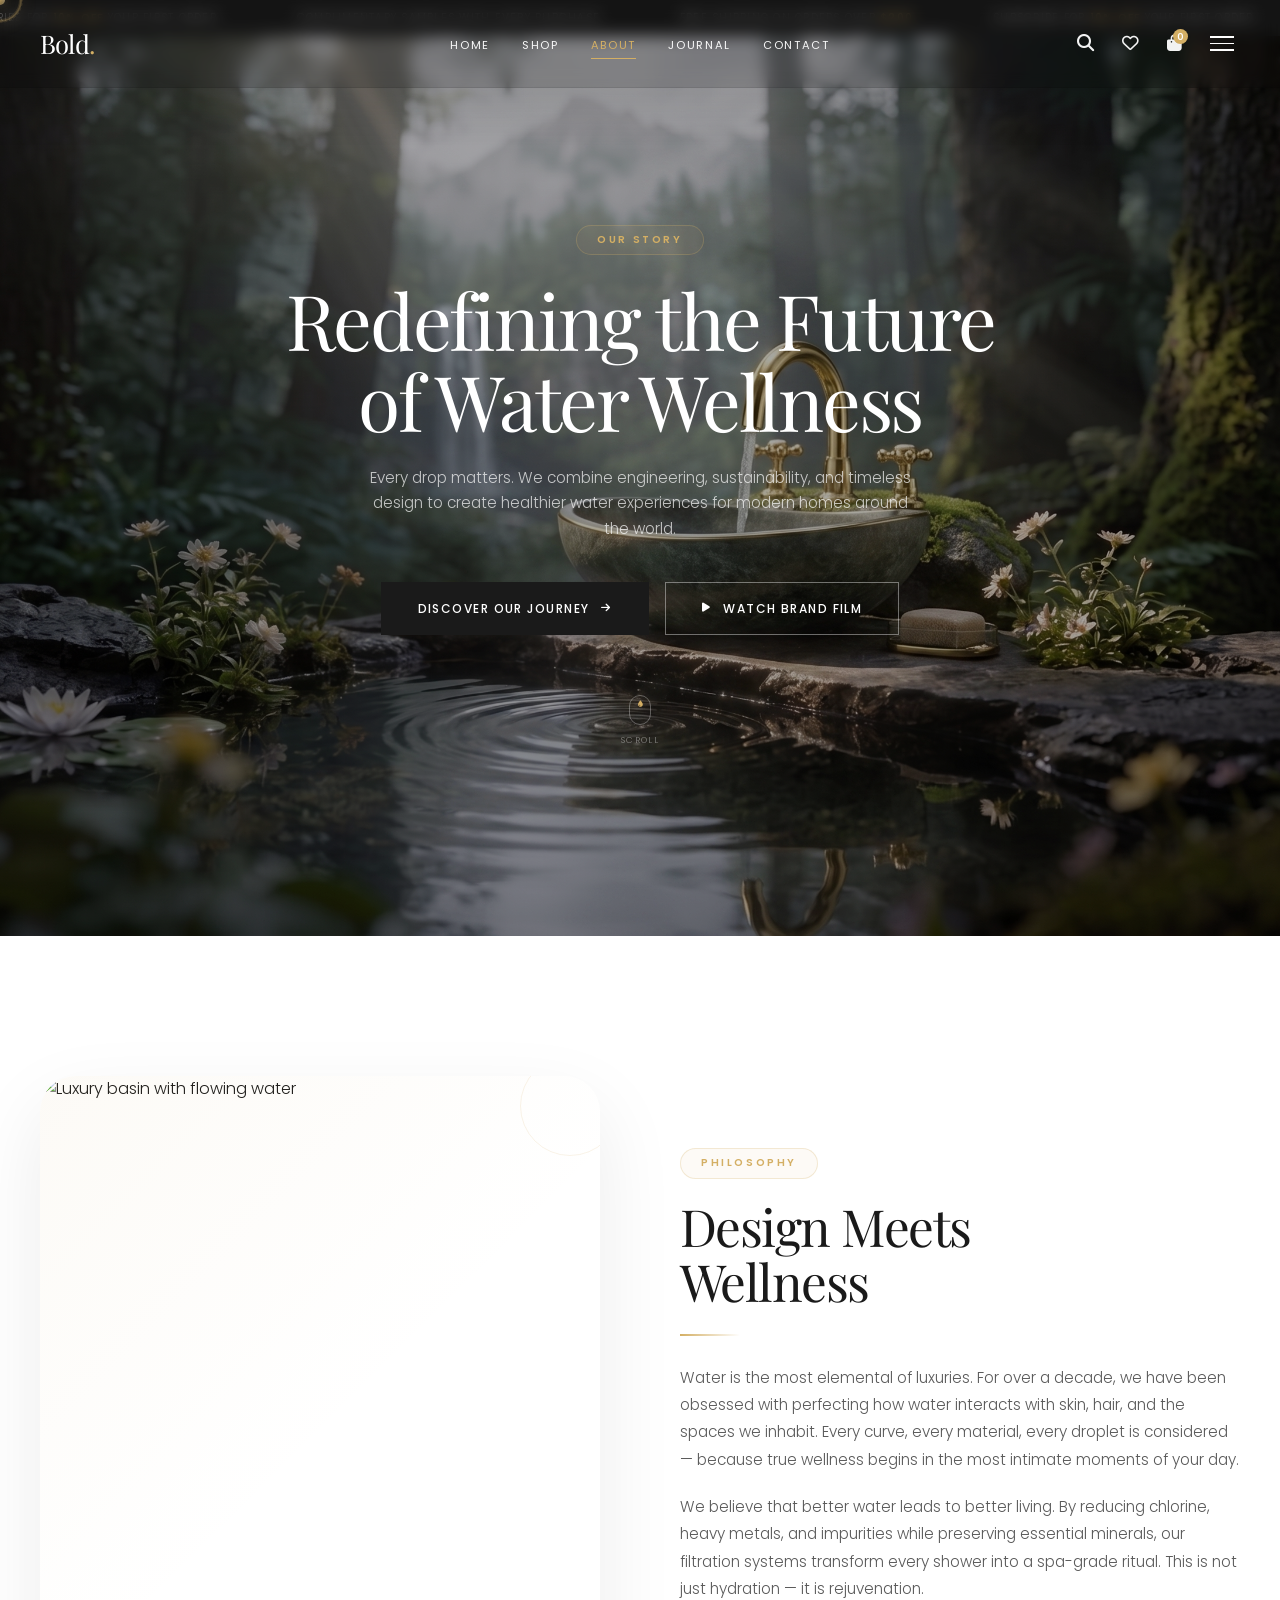
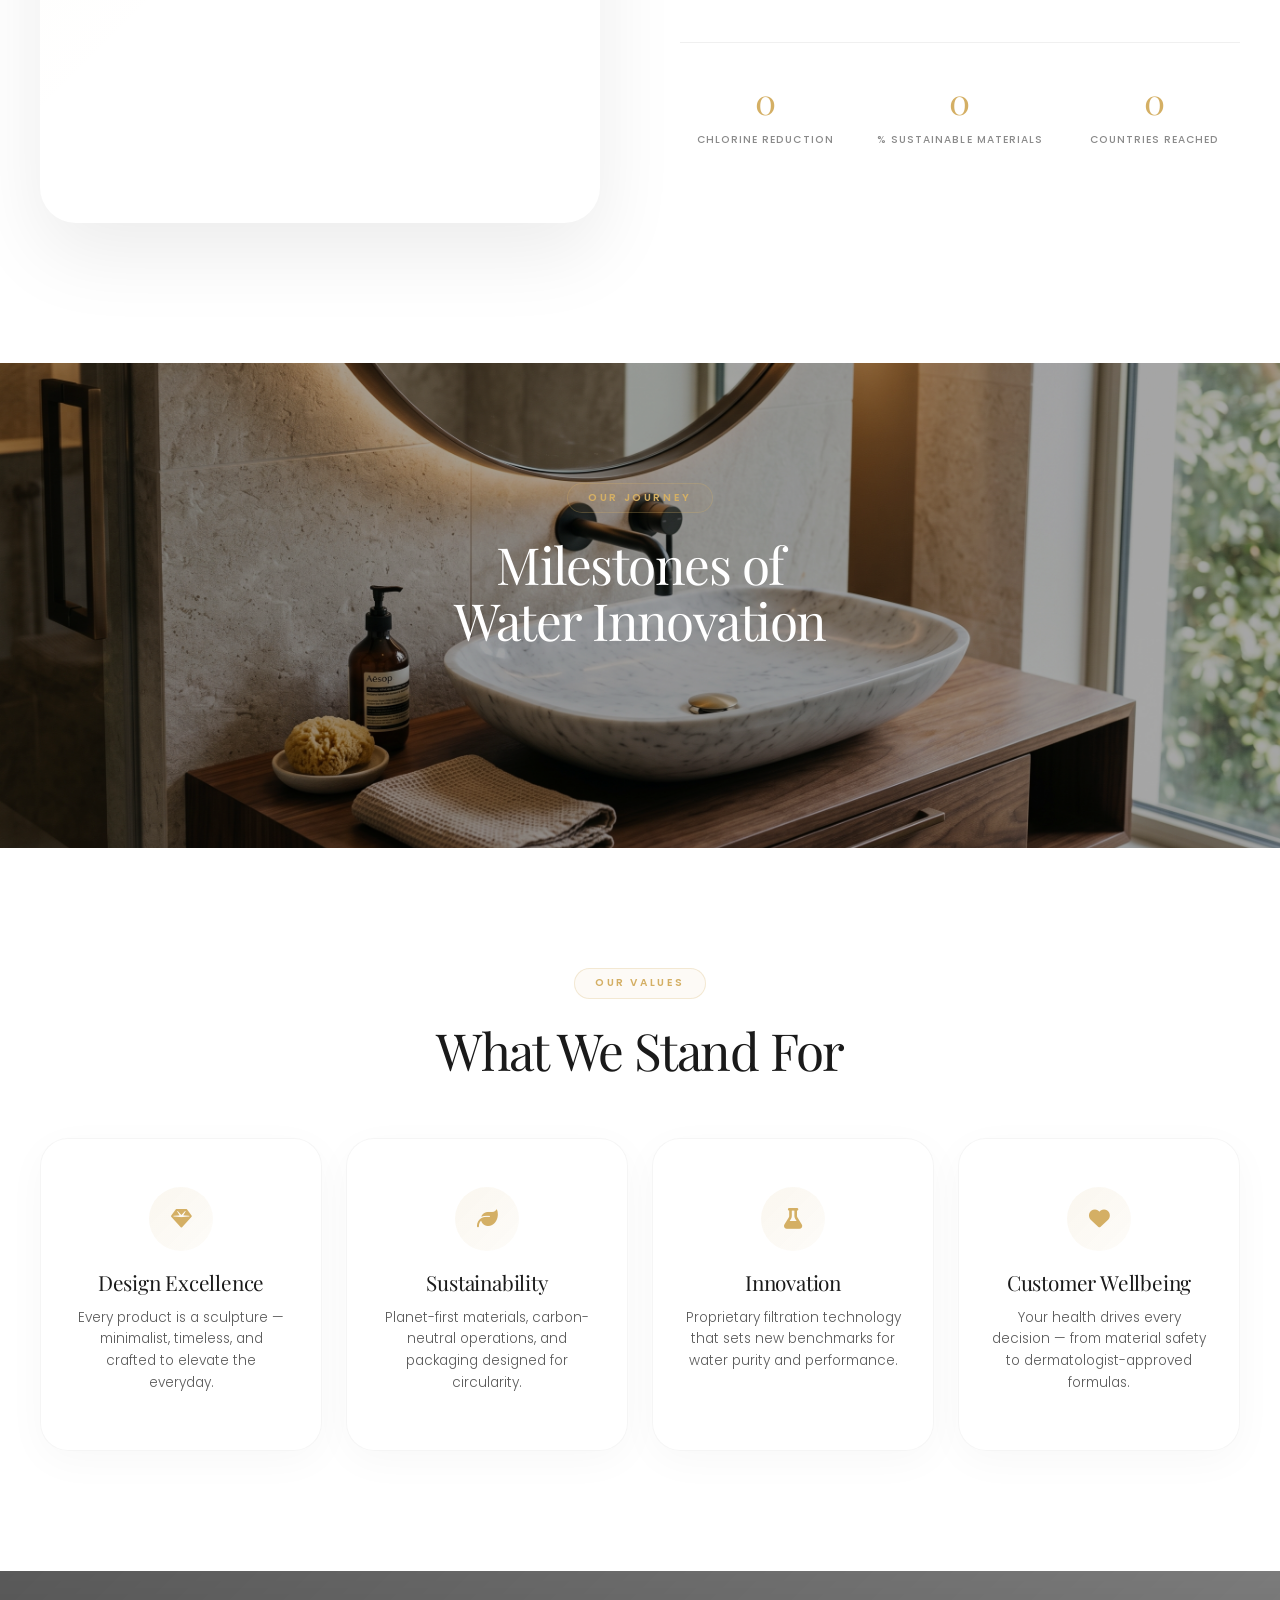
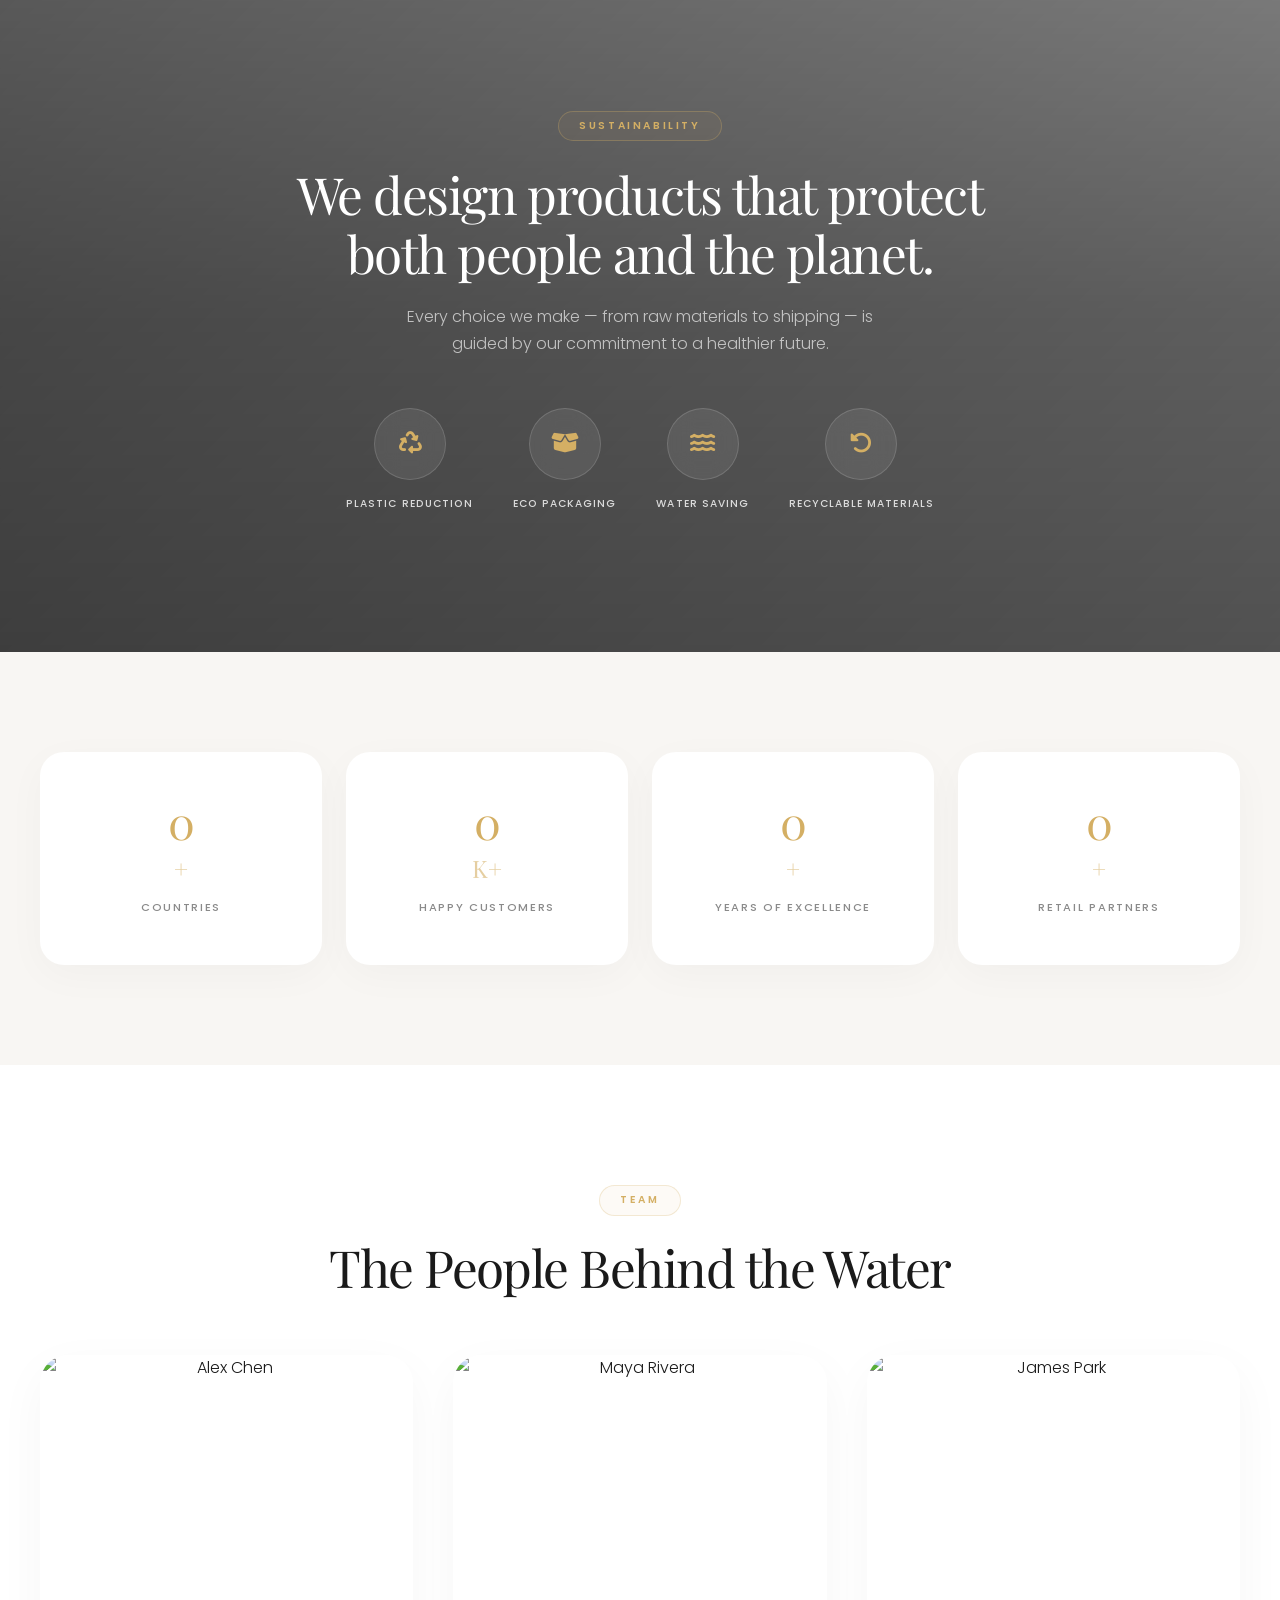
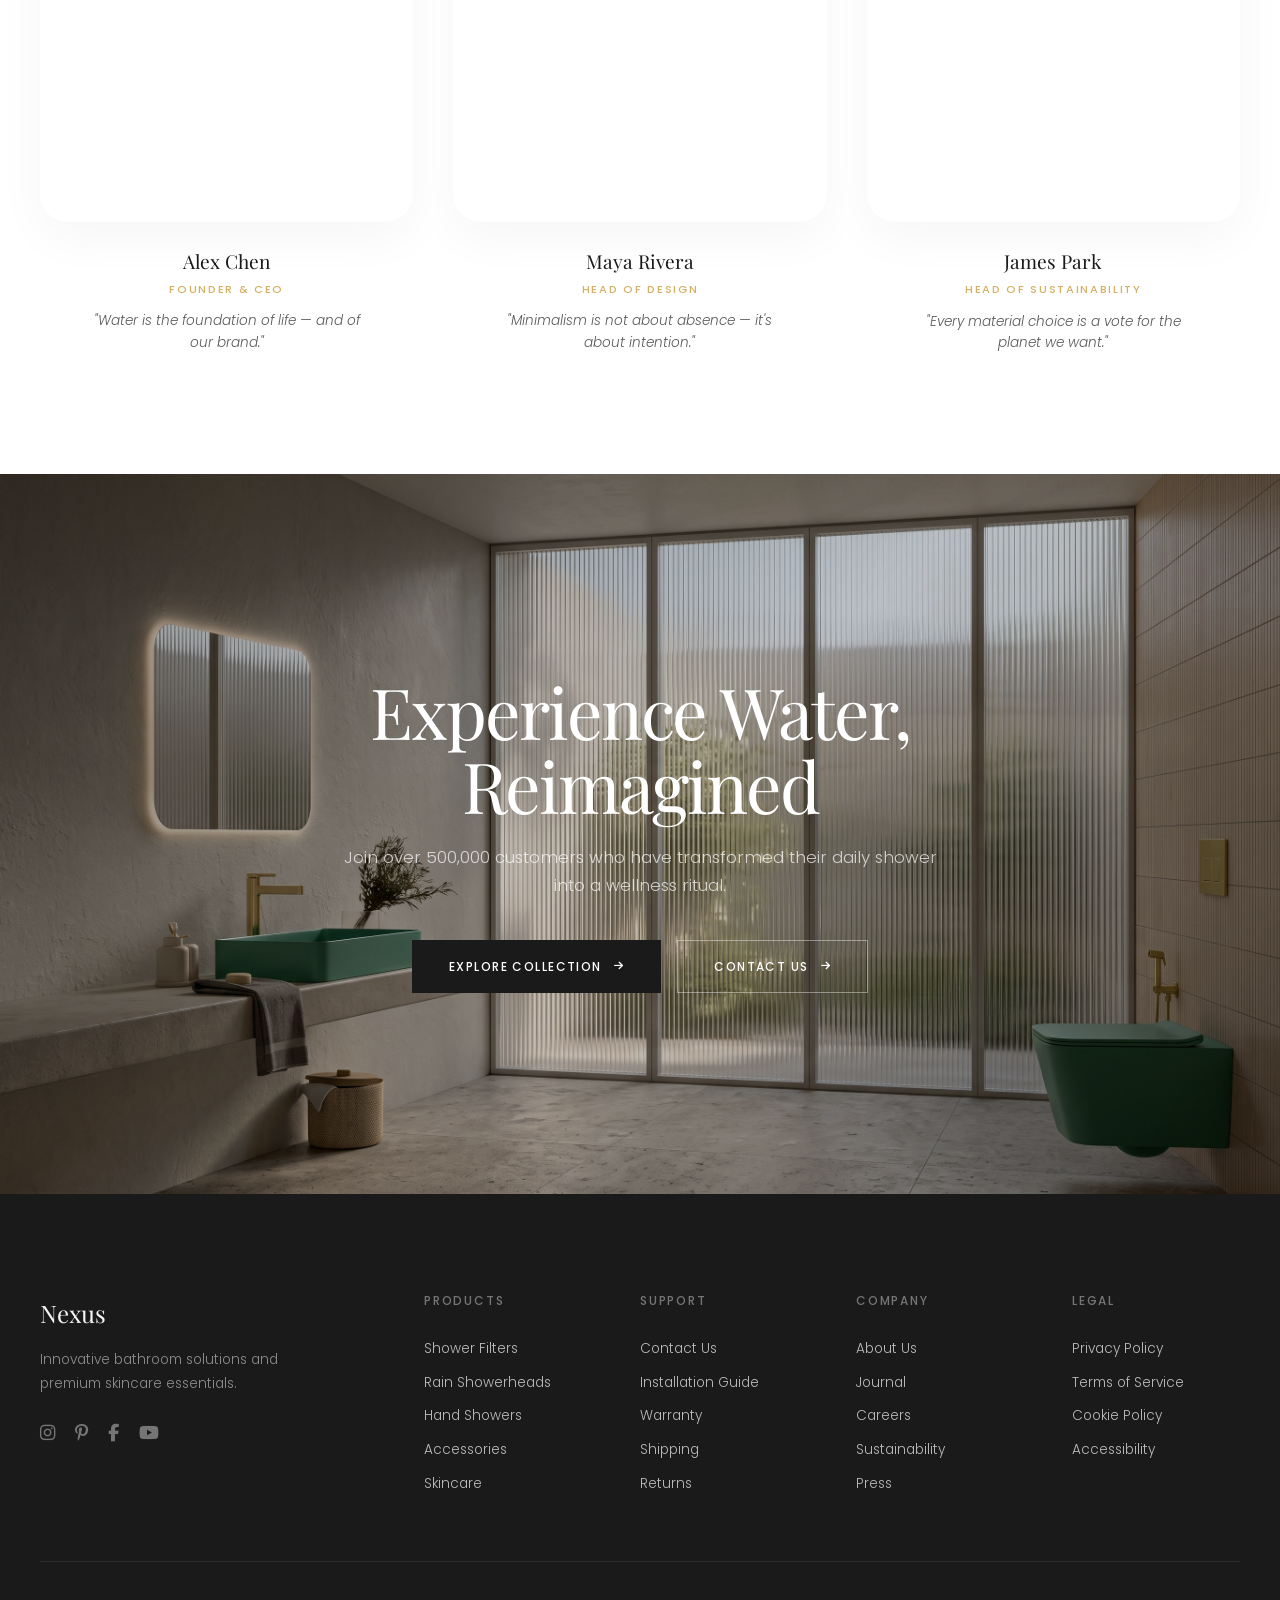
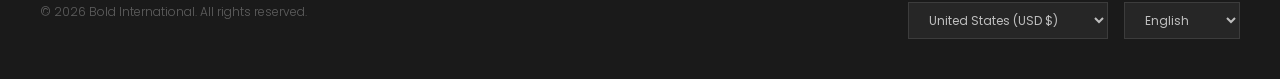
==== about.html @ 4f25de7c "Initial commit" ====
<!DOCTYPE html>
<html lang="en">
<head>
  <meta charset="UTF-8">
  <meta name="viewport" content="width=device-width, initial-scale=1.0">
  <title>About — Bold International</title>
  <link rel="stylesheet" href="https://cdn.jsdelivr.net/npm/bootstrap@5.3.2/dist/css/bootstrap.min.css">
  <link rel="stylesheet" href="https://cdnjs.cloudflare.com/ajax/libs/font-awesome/6.5.1/css/all.min.css">
  <link rel="stylesheet" href="css/style.css">
</head>
<body>
  <div class="page-loader" id="pageLoader">
    <div class="loader-logo">Nexus</div>
  </div>

  <div class="cursor-dot" id="cursorDot"></div>
  <div class="cursor-ring" id="cursorRing"></div>

  <div class="announcement-bar" id="announcementBar">
    <div class="announcement-track">
      <span>Free shipping on orders over <strong>$200</strong></span>
      <span>Subscribe for <strong>10% off</strong> your first order</span>
      <span>Complimentary samples with every purchase</span>
      <span>Free shipping on orders over <strong>$200</strong></span>
      <span>Subscribe for <strong>10% off</strong> your first order</span>
      <span>Complimentary samples with every purchase</span>
    </div>
  </div>

  <nav class="navbar" id="navbar">
    <div class="container-premium">
      <div class="navbar-inner">
        <div class="nav-left">
          <a href="index.html" class="navbar-brand">Bold<span>.</span></a>
        </div>
        <ul class="nav-links" id="navLinks">
          <li><a href="index.html">Home</a></li>
          <li>
            <a href="shop.html">Shop</a>
            <div class="mega-menu">
              <div class="mega-menu-grid">
                <div class="mega-menu-col">
                  <h4>Shower Products</h4>
                  <a href="shop.html">Shower Filters <span class="count">(5)</span></a>
                  <div class="mega-menu-sub">
                    <a href="shop.html">Premium Filter Systems</a>
                    <a href="shop.html">Replacement Cartridges</a>
                    <a href="shop.html">Vitamin C Filters</a>
                    <a href="shop.html">Hard Water Filters</a>
                    <a href="shop.html">Filter Accessories</a>
                  </div>
                  <a href="shop.html" style="margin-top:12px;">Showerheads <span class="count">(5)</span></a>
                  <div class="mega-menu-sub">
                    <a href="shop.html">Rain Showerheads</a>
                    <a href="shop.html">Hand Showers</a>
                    <a href="shop.html">Dual Shower Systems</a>
                    <a href="shop.html">Waterfall Showerheads</a>
                    <a href="shop.html">Wall-Mounted Showerheads</a>
                  </div>
                </div>
                <div class="mega-menu-col">
                  <h4>Complementary Products</h4>
                  <h4 style="margin-top:16px;font-size:0.6rem;">Skincare &amp; Haircare</h4>
                  <a href="shop.html">Shampoo</a>
                  <a href="shop.html">Conditioner</a>
                  <a href="shop.html">Shower Gel</a>
                  <a href="shop.html">Hair Oil</a>
                  <a href="shop.html">Moisturizer</a>
                </div>
              </div>
              <div class="mega-menu-featured">
                <img src="https://images.unsplash.com/photo-1606107557195-0e29a4b5b4aa?w=120&h=120&fit=crop" alt="Featured" loading="lazy">
                <div>
                  <strong>The Rainfall Elite</strong>
                  Shop our best-selling showerhead
                </div>
              </div>
            </div>
          </li>
          <li><a href="about.html" class="active">About</a></li>
          <li><a href="blog.html">Journal</a></li>
          <li><a href="contact.html">Contact</a></li>
        </ul>
        <div class="nav-right"><div class="nav-actions">
          <button aria-label="Search" id="searchToggle"><i class="fas fa-search"></i></button>
          <a href="wishlist.html" aria-label="Wishlist"><i class="far fa-heart"></i></a>
          <button aria-label="Cart" id="cartToggle">
            <i class="fas fa-shopping-bag"></i>
            <span class="cart-badge">0</span>
          </button>
          <button class="hamburger" id="hamburger" aria-label="Menu">
            <span></span><span></span><span></span>
          </button>
        </div>
      
        </div>
      </div>
    </div>
</nav>

  <div class="search-overlay" id="searchOverlay">
    <button class="search-overlay-close" id="searchClose"><i class="fas fa-times"></i></button>
    <div class="search-overlay-inner">
      <div class="search-overlay-input-wrap">
        <input type="text" class="search-overlay-input" placeholder="What are you looking for?" id="searchInput">
      </div>
      <div class="search-suggestions">
        <span>Trending</span>
        <a href="shop.html">Rain Showerheads</a>
        <a href="shop.html">Shower Filters</a>
        <a href="shop.html">Premium Skincare</a>
        <a href="shop.html">Gift Sets</a>
      </div>
    </div>
  </div>

  <div class="mobile-overlay" id="mobileOverlay">
    <div class="mobile-nav-links">
      <a href="index.html"><small>01</small>Home</a>
      <a href="shop.html"><small>02</small>Shop</a>
      <a href="about.html" class="active"><small>03</small>About</a>
      <a href="blog.html"><small>04</small>Journal</a>
      <a href="contact.html"><small>05</small>Contact</a>
    </div>
    <div class="mobile-nav-bottom">
      <a href="login.html">Sign In</a>
      <a href="#">Instagram</a>
      <a href="#">Pinterest</a>
    </div>
  </div>

  <div class="drawer-overlay" id="drawerOverlay"></div>
  <div class="floating-particles" id="floatingParticles"></div>
  <div class="drawer" id="cartDrawer">
    <div class="drawer-header">
      <h3>Shopping Bag <span id="cartCount">0</span></h3>
      <button class="drawer-close" id="drawerClose"><i class="fas fa-times"></i></button>
    </div>
    <div class="drawer-body" id="drawerBody">
      <div class="drawer-empty" id="drawerEmpty">
        <i class="fas fa-shopping-bag"></i>
        <p>Your bag is empty</p>
        <p class="empty-sub">Add some products to get started</p>
      </div>
      <div class="drawer-items" id="drawerItems" style="display:none;"></div>
    </div>
    <div class="drawer-footer" id="drawerFooter" style="display:none;">
      <div class="drawer-subtotal">
        <span>Subtotal</span>
        <span class="subtotal-amount" id="drawerTotal">$0</span>
      </div>
      <button class="btn-premium btn-primary drawer-checkout">Checkout <i class="fas fa-arrow-right"></i></button>
      <p class="drawer-note">Free shipping on orders over $200</p>
    </div>
  </div>

  <section class="ab-hero" id="abHero">
    <div class="ab-hero-bg">
      <img src="assets/images/Gold_hand_shower_overlooking_pool_202607190034.jpeg" alt="">
    </div>
    <div class="ab-hero-overlay"></div>
    <div class="ab-particles">
      <span style="left:10%;top:20%;animation-delay:0s"></span>
      <span style="left:30%;top:50%;animation-delay:1.5s"></span>
      <span style="left:55%;top:15%;animation-delay:3s"></span>
      <span style="left:75%;top:60%;animation-delay:0.8s"></span>
      <span style="left:90%;top:30%;animation-delay:2.2s"></span>
    </div>
    <div class="ab-hero-content">
      <span class="ab-label">OUR STORY</span>
      <h1 class="ab-heading">Redefining the Future<br>of Water Wellness</h1>
      <p class="ab-desc">Every drop matters. We combine engineering, sustainability, and timeless design to create healthier water experiences for modern homes around the world.</p>
      <div class="ab-cta">
        <a href="#journey" class="ab-btn ab-btn-primary">Discover Our Journey <i class="fas fa-arrow-right"></i></a>
        <a href="#" class="ab-btn ab-btn-outline"><i class="fas fa-play"></i> Watch Brand Film</a>
      </div>
      <div class="ab-scroll">
        <div class="ab-scroll-drop"><i class="fas fa-tint"></i></div>
        <span>Scroll</span>
      </div>
    </div>
  </section>

  <section class="ab-phil" id="abPhil">
    <div class="ab-phil-container">
      <div class="ab-phil-image">
        <img src="https://images.unsplash.com/photo-1552321554-5fefe8c9ef14?w=700&h=900&fit=crop" alt="Luxury basin with flowing water">
        <div class="ab-phil-image-overlay"></div>
        <div class="ab-phil-image-ornament"></div>
      </div>
      <div class="ab-phil-content">
        <span class="ab-label">Philosophy</span>
        <h2 class="ab-phil-heading">Design Meets<br>Wellness</h2>
        <div class="ab-phil-divider"></div>
        <p class="ab-phil-text">Water is the most elemental of luxuries. For over a decade, we have been obsessed with perfecting how water interacts with skin, hair, and the spaces we inhabit. Every curve, every material, every droplet is considered — because true wellness begins in the most intimate moments of your day.</p>
        <p class="ab-phil-text">We believe that better water leads to better living. By reducing chlorine, heavy metals, and impurities while preserving essential minerals, our filtration systems transform every shower into a spa-grade ritual. This is not just hydration — it is rejuvenation.</p>
        <div class="ab-phil-stats">
          <div class="ab-phil-stat">
            <span class="ab-phil-stat-num" data-count="99.9">0</span>
            <span class="ab-phil-stat-label">Chlorine Reduction</span>
          </div>
          <div class="ab-phil-stat">
            <span class="ab-phil-stat-num" data-count="100">0</span>
            <span class="ab-phil-stat-label">% Sustainable Materials</span>
          </div>
          <div class="ab-phil-stat">
            <span class="ab-phil-stat-num" data-count="50">0</span>
            <span class="ab-phil-stat-label">Countries Reached</span>
          </div>
        </div>
      </div>
    </div>
  </section>

  <section class="ab-timeline" id="abTimeline">
    <div class="ab-timeline-container">
      <div class="ab-timeline-header">
        <span class="ab-label">Our Journey</span>
        <h2 class="ab-timeline-heading">Milestones of<br>Water Innovation</h2>
      </div>
      <!-- <div class="ab-timeline-track">
        <div class="ab-timeline-progress" id="abTimelineProgress"></div>
        <div class="ab-timeline-item" data-year="2015">
          <div class="ab-timeline-dot"><span></span></div>
          <div class="ab-timeline-info">
            <strong>2015</strong>
            <p>Brand Founded</p>
            <span>Born from a vision to transform everyday water experiences.</span>
          </div>
        </div>
        <div class="ab-timeline-item" data-year="2017">
          <div class="ab-timeline-dot"><span></span></div>
          <div class="ab-timeline-info">
            <strong>2017</strong>
            <p>First Shower Filter</p>
            <span>Launched our patented filtration system, removing 99% of chlorine.</span>
          </div>
        </div>
        <div class="ab-timeline-item" data-year="2019">
          <div class="ab-timeline-dot"><span></span></div>
          <div class="ab-timeline-info">
            <strong>2019</strong>
            <p>International Expansion</p>
            <span>Opened distribution across Europe, Asia, and North America.</span>
          </div>
        </div>
        <div class="ab-timeline-item" data-year="2022">
          <div class="ab-timeline-dot"><span></span></div>
          <div class="ab-timeline-info">
            <strong>2022</strong>
            <p>Award Winning Innovation</p>
            <span>Received Red Dot &amp; iF Design Awards for product excellence.</span>
          </div>
        </div>
        <div class="ab-timeline-item" data-year="2026">
          <div class="ab-timeline-dot"><span></span></div>
          <div class="ab-timeline-info">
            <strong>2026</strong>
            <p>Global Wellness Brand</p>
            <span>Trusted by 500K+ customers in 50+ countries worldwide.</span>
          </div>
        </div>
      </div> -->
    </div>
  </section>

  <section class="ab-values" id="abValues">
    <div class="ab-values-container">
      <div class="ab-values-header">
        <span class="ab-label">Our Values</span>
        <h2 class="ab-values-heading">What We Stand For</h2>
      </div>
      <div class="ab-values-grid">
        <div class="ab-value-card">
          <div class="ab-value-icon"><i class="fas fa-gem"></i></div>
          <h3>Design Excellence</h3>
          <p>Every product is a sculpture — minimalist, timeless, and crafted to elevate the everyday.</p>
        </div>
        <div class="ab-value-card">
          <div class="ab-value-icon"><i class="fas fa-leaf"></i></div>
          <h3>Sustainability</h3>
          <p>Planet-first materials, carbon-neutral operations, and packaging designed for circularity.</p>
        </div>
        <div class="ab-value-card">
          <div class="ab-value-icon"><i class="fas fa-flask"></i></div>
          <h3>Innovation</h3>
          <p>Proprietary filtration technology that sets new benchmarks for water purity and performance.</p>
        </div>
        <div class="ab-value-card">
          <div class="ab-value-icon"><i class="fas fa-heart"></i></div>
          <h3>Customer Wellbeing</h3>
          <p>Your health drives every decision — from material safety to dermatologist-approved formulas.</p>
        </div>
      </div>
    </div>
  </section>

  <section class="ab-sustainability" id="abSustainability">
    <div class="ab-sus-bg"></div>
    <div class="ab-sus-overlay"></div>
    <div class="ab-sus-content">
      <span class="ab-label">Sustainability</span>
      <h2 class="ab-sus-heading">We design products that protect both people and the planet.</h2>
      <p class="ab-sus-desc">Every choice we make — from raw materials to shipping — is guided by our commitment to a healthier future.</p>
      <div class="ab-sus-icons">
        <div class="ab-sus-icon-item">
          <div class="ab-sus-icon-wrap"><i class="fas fa-recycle"></i></div>
          <strong>Plastic Reduction</strong>
        </div>
        <div class="ab-sus-icon-item">
          <div class="ab-sus-icon-wrap"><i class="fas fa-box-open"></i></div>
          <strong>Eco Packaging</strong>
        </div>
        <div class="ab-sus-icon-item">
          <div class="ab-sus-icon-wrap"><i class="fas fa-water"></i></div>
          <strong>Water Saving</strong>
        </div>
        <div class="ab-sus-icon-item">
          <div class="ab-sus-icon-wrap"><i class="fas fa-undo-alt"></i></div>
          <strong>Recyclable Materials</strong>
        </div>
      </div>
    </div>
  </section>

  <section class="ab-stats" id="abStats">
    <div class="ab-stats-container">
      <div class="ab-stats-grid">
        <div class="ab-stat-card">
          <span class="ab-stat-num" data-target="50">0</span>
          <span class="ab-stat-plus">+</span>
          <span class="ab-stat-label">Countries</span>
        </div>
        <div class="ab-stat-card">
          <span class="ab-stat-num" data-target="500">0</span>
          <span class="ab-stat-plus">K+</span>
          <span class="ab-stat-label">Happy Customers</span>
        </div>
        <div class="ab-stat-card">
          <span class="ab-stat-num" data-target="15">0</span>
          <span class="ab-stat-plus">+</span>
          <span class="ab-stat-label">Years of Excellence</span>
        </div>
        <div class="ab-stat-card">
          <span class="ab-stat-num" data-target="250">0</span>
          <span class="ab-stat-plus">+</span>
          <span class="ab-stat-label">Retail Partners</span>
        </div>
      </div>
    </div>
  </section>

  <section class="ab-team" id="abTeam">
    <div class="ab-team-container">
      <div class="ab-team-header">
        <span class="ab-label">Team</span>
        <h2 class="ab-team-heading">The People Behind the Water</h2>
      </div>
      <div class="ab-team-grid">
        <div class="ab-team-card">
          <div class="ab-team-image">
            <img src="https://images.unsplash.com/photo-1507003211169-0a1dd7228f2d?w=400&h=500&fit=crop&crop=face" alt="Alex Chen">
            <div class="ab-team-image-overlay"></div>
          </div>
          <div class="ab-team-info">
            <strong>Alex Chen</strong>
            <span>Founder &amp; CEO</span>
            <p>"Water is the foundation of life — and of our brand."</p>
          </div>
        </div>
        <div class="ab-team-card">
          <div class="ab-team-image">
            <img src="https://images.unsplash.com/photo-1494790108377-be9c29b29330?w=400&h=500&fit=crop&crop=face" alt="Maya Rivera">
            <div class="ab-team-image-overlay"></div>
          </div>
          <div class="ab-team-info">
            <strong>Maya Rivera</strong>
            <span>Head of Design</span>
            <p>"Minimalism is not about absence — it's about intention."</p>
          </div>
        </div>
        <div class="ab-team-card">
          <div class="ab-team-image">
            <img src="https://images.unsplash.com/photo-1472099645785-5658abf4ff4e?w=400&h=500&fit=crop&crop=face" alt="James Park">
            <div class="ab-team-image-overlay"></div>
          </div>
          <div class="ab-team-info">
            <strong>James Park</strong>
            <span>Head of Sustainability</span>
            <p>"Every material choice is a vote for the planet we want."</p>
          </div>
        </div>
      </div>
    </div>
  </section>

  <section class="ab-cta-final" id="abCtaFinal">
    <div class="ab-cta-bg">
      <img src="assets/images/Bathroom_with_green_vanity_toilet_202607190136.jpeg" alt="">
    </div>
    <div class="ab-cta-overlay"></div>
    <div class="ab-cta-content">
      <h2 class="ab-cta-heading">Experience Water,<br>Reimagined</h2>
      <p class="ab-cta-desc">Join over 500,000 customers who have transformed their daily shower into a wellness ritual.</p>
      <div class="ab-cta-buttons">
        <a href="shop.html" class="ab-btn ab-btn-primary">Explore Collection <i class="fas fa-arrow-right"></i></a>
        <a href="contact.html" class="ab-btn ab-btn-outline ab-btn-outline-light">Contact Us <i class="fas fa-arrow-right"></i></a>
      </div>
    </div>
  </section>

  <footer class="footer">
    <div class="container-premium">
      <div class="footer-grid">
        <div>
          <div class="footer-brand">Nexus</div>
          <p class="footer-desc">Innovative bathroom solutions and premium skincare essentials.</p>
          <div class="footer-social mt-4">
            <a href="#" aria-label="Instagram"><i class="fab fa-instagram"></i></a>
            <a href="#" aria-label="Pinterest"><i class="fab fa-pinterest-p"></i></a>
            <a href="#" aria-label="Facebook"><i class="fab fa-facebook-f"></i></a>
            <a href="#" aria-label="YouTube"><i class="fab fa-youtube"></i></a>
          </div>
        </div>
        <div>
          <h4>Products</h4>
          <div class="footer-links">
            <a href="shop.html">Shower Filters</a>
            <a href="shop.html">Rain Showerheads</a>
            <a href="shop.html">Hand Showers</a>
            <a href="shop.html">Accessories</a>
            <a href="shop.html">Skincare</a>
          </div>
        </div>
        <div>
          <h4>Support</h4>
          <div class="footer-links">
            <a href="contact.html">Contact Us</a>
            <a href="#">Installation Guide</a>
            <a href="#">Warranty</a>
            <a href="#">Shipping</a>
            <a href="#">Returns</a>
          </div>
        </div>
        <div>
          <h4>Company</h4>
          <div class="footer-links">
            <a href="about.html">About Us</a>
            <a href="blog.html">Journal</a>
            <a href="#">Careers</a>
            <a href="#">Sustainability</a>
            <a href="#">Press</a>
          </div>
        </div>
        <div>
          <h4>Legal</h4>
          <div class="footer-links">
            <a href="#">Privacy Policy</a>
            <a href="#">Terms of Service</a>
            <a href="#">Cookie Policy</a>
            <a href="#">Accessibility</a>
          </div>
        </div>
      </div>
      <div class="footer-bottom">
        <p>&copy; 2026 Bold International. All rights reserved.</p>
        <div class="footer-selectors">
          <select>
            <option>United States (USD $)</option>
            <option>United Kingdom (GBP £)</option>
            <option>European Union (EUR €)</option>
            <option>Japan (JPY ¥)</option>
          </select>
          <select>
            <option>English</option>
            <option>French</option>
            <option>German</option>
            <option>Japanese</option>
          </select>
        </div>
      </div>
    </div>
  </footer>

  <button class="back-to-top" id="backToTop" aria-label="Back to top">
    <i class="fas fa-arrow-up"></i>
  </button>

  <script src="https://cdn.jsdelivr.net/npm/bootstrap@5.3.2/dist/js/bootstrap.bundle.min.js"></script>
  <script src="https://cdnjs.cloudflare.com/ajax/libs/gsap/3.12.5/gsap.min.js"></script>
  <script src="https://cdnjs.cloudflare.com/ajax/libs/gsap/3.12.5/ScrollTrigger.min.js"></script>
  <script src="https://unpkg.com/lenis@1.1.13/dist/lenis.min.js"></script>
  <script src="js/main.js"></script>
</body>
</html>
---- css/style.css ----
/* ============================================
   BOLD INTERNATIONAL — Premium Luxury CSS
   ============================================ */

@import url('https://fonts.googleapis.com/css2?family=Playfair+Display:ital,wght@0,400;0,500;0,600;0,700;1,400;1,500&family=Poppins:wght@200;300;400;500;600;700&display=swap');

:root {
  /* Primary */
  --white: #FFFFFF;
  --soft-ivory: #F8F6F3;
  --warm-stone: #E8E4DE;
  --matte-black: #1A1A1A;
  --charcoal-grey: #2C2C2C;

  /* Accent */
  --champagne-gold: #D4AF64;
  --champagne-light: #E8D5A3;
  --frost-blue: #D6E4ED;
  --silver-chrome: #C0C0C0;
  --glass: rgba(255, 255, 255, 0.15);

  /* Functional */
  --text-primary: #1A1A1A;
  --text-secondary: #5A5A5A;
  --text-light: #8A8A8A;
  --text-on-dark: #F5F5F5;
  --border-light: rgba(0, 0, 0, 0.06);
  --border-glass: rgba(255, 255, 255, 0.25);
  --shadow-soft: 0 10px 40px rgba(0, 0, 0, 0.06);
  --shadow-medium: 0 20px 60px rgba(0, 0, 0, 0.1);
  --shadow-glass: 0 8px 32px rgba(0, 0, 0, 0.08);
  --shadow-gold: 0 4px 20px rgba(212, 175, 100, 0.2);

  /* Typography */
  --font-serif: 'Playfair Display', Georgia, serif;
  --font-sans: 'Poppins', -apple-system, BlinkMacSystemFont, 'Segoe UI', sans-serif;

  /* Spacing */
  --section-padding: 120px 0;
  --container-max: 1440px;
  --container-wide: 1680px;

  /* Transitions */
  --ease-out-expo: cubic-bezier(0.19, 1, 0.22, 1);
  --ease-smooth: cubic-bezier(0.25, 0.46, 0.45, 0.94);
  --transition-premium: 0.6s var(--ease-out-expo);
  --transition-fast: 0.3s var(--ease-out-expo);

  /* Glass */
  --glass-bg: rgba(255, 255, 255, 0.08);
  --glass-border: rgba(255, 255, 255, 0.15);
  --glass-blur: 20px;
}

/* ============================================
   RESET & BASE
   ============================================ */

*, *::before, *::after {
  margin: 0;
  padding: 0;
  box-sizing: border-box;
}

html {
  scroll-behavior: smooth;
  -webkit-font-smoothing: antialiased;
  -moz-osx-font-smoothing: grayscale;
}

body {
  font-family: var(--font-sans);
  font-weight: 300;
  color: var(--text-primary);
  background: var(--white);
  overflow-x: hidden;
  line-height: 1.6;
  cursor: none;
}

::selection {
  background: var(--champagne-gold);
  color: var(--white);
}

img {
  max-width: 100%;
  height: auto;
  display: block;
}

a {
  text-decoration: none;
  color: inherit;
  transition: var(--transition-fast);
}

ul { list-style: none; }

/* ============================================
   CUSTOM CURSOR
   ============================================ */

.cursor-dot {
  width: 10px;
  height: 10px;
  background: radial-gradient(circle at 35% 35%, rgba(212,175,100,0.9), rgba(212,175,100,0.4));
  border-radius: 50%;
  position: fixed;
  pointer-events: none;
  z-index: 99999;
  transform: translate(-50%, -50%);
  transition: width 0.3s, height 0.3s, background 0.3s;
  box-shadow: 0 0 12px rgba(212,175,100,0.3), inset 0 2px 4px rgba(255,255,255,0.3);
}

.cursor-dot::after {
  content: '';
  position: absolute;
  top: 2px;
  left: 3px;
  width: 3px;
  height: 3px;
  background: rgba(255,255,255,0.5);
  border-radius: 50%;
}

.cursor-ring {
  width: 44px;
  height: 44px;
  border: 2px solid rgba(212, 175, 100, 0.35);
  border-radius: 50%;
  position: fixed;
  pointer-events: none;
  z-index: 99998;
  transform: translate(-50%, -50%);
  transition: width 0.5s var(--ease-out-expo), height 0.5s var(--ease-out-expo), border-color 0.3s, border-radius 0.3s;
  box-shadow: 
    0 0 20px rgba(212,175,100,0.08),
    inset 0 0 15px rgba(212,175,100,0.04);
}

/* Pipe-like segments on cursor ring */
.cursor-ring::before {
  content: '';
  position: absolute;
  top: -3px;
  left: -3px;
  right: -3px;
  bottom: -3px;
  border: 1px dashed rgba(212, 175, 100, 0.15);
  border-radius: 50%;
  animation: ringSpin 8s linear infinite;
}

@keyframes ringSpin {
  0% { transform: rotate(0deg); }
  100% { transform: rotate(360deg); }
}

.cursor-ring.hover {
  width: 80px;
  height: 80px;
  border-color: var(--champagne-gold);
  background: rgba(212, 175, 100, 0.06);
  border-radius: 50%;
  box-shadow: 0 0 40px rgba(212,175,100,0.15), inset 0 0 25px rgba(212,175,100,0.06);
}

.cursor-ring.hover::before {
  border-color: rgba(212, 175, 100, 0.3);
  animation-duration: 4s;
}

.cursor-ring .ripple-ring {
  position: absolute;
  top: 50%;
  left: 50%;
  width: 100%;
  height: 100%;
  border: 1px solid rgba(212,175,100,0.15);
  border-radius: inherit;
  transform: translate(-50%, -50%) scale(1);
  animation: cursorRipple 2s ease-out infinite;
  pointer-events: none;
}

@keyframes cursorRipple {
  0% { transform: translate(-50%, -50%) scale(1); opacity: 0.5; }
  100% { transform: translate(-50%, -50%) scale(2.5); opacity: 0; }
}

.cursor-ring.hover .ripple-ring {
  animation-duration: 1.2s;
}

/* Water drop cursor trail */
.cursor-droplet {
  position: fixed;
  pointer-events: none;
  z-index: 99996;
  border-radius: 50% 50% 50% 50% / 40% 40% 60% 60%;
  background: radial-gradient(circle at 30% 30%, rgba(212,175,100,0.3), transparent);
  opacity: 0;
  animation: dropletFade 1.2s ease-out forwards;
}

@keyframes dropletFade {
  0% { opacity: 0.5; transform: translateY(0) scale(0.8); }
  50% { opacity: 0.2; }
  100% { opacity: 0; transform: translateY(30px) scale(0.4); }
}

/* Water splash on product hover */
.product-card:hover .cursor-ring {
  --splash-active: 1;
}

/* ============================================
   TYPOGRAPHY
   ============================================ */

h1, h2, h3, h4, h5, h6 {
  font-family: var(--font-serif);
  font-weight: 400;
  line-height: 1.15;
  letter-spacing: -0.02em;
}

.display-heading {
  font-size: clamp(3rem, 8vw, 8rem);
  font-weight: 400;
  line-height: 1.05;
  letter-spacing: -0.03em;
}

.heading-xl {
  font-size: clamp(2.5rem, 5vw, 5.5rem);
  font-weight: 400;
  line-height: 1.1;
  letter-spacing: -0.02em;
}

.heading-lg {
  font-size: clamp(2rem, 3.5vw, 4rem);
  font-weight: 400;
  line-height: 1.15;
}

.heading-md {
  font-size: clamp(1.5rem, 2.5vw, 2.5rem);
  font-weight: 400;
  line-height: 1.2;
}

.heading-sm {
  font-size: clamp(1.125rem, 1.5vw, 1.5rem);
  font-weight: 500;
  line-height: 1.3;
}

.body-large {
  font-size: clamp(1.125rem, 1.2vw, 1.25rem);
  font-weight: 300;
  line-height: 1.7;
  color: var(--text-secondary);
}

.body-regular {
  font-size: clamp(0.9375rem, 1vw, 1rem);
  font-weight: 300;
  line-height: 1.7;
  color: var(--text-secondary);
}

.text-gold {
  color: var(--champagne-gold);
}

.text-uppercase {
  text-transform: uppercase;
  letter-spacing: 0.15em;
  font-weight: 400;
  font-size: 0.75rem;
}

.section-label {
  display: inline-block;
  font-family: var(--font-sans);
  font-size: 0.7rem;
  font-weight: 500;
  text-transform: uppercase;
  letter-spacing: 0.2em;
  color: var(--champagne-gold);
  margin-bottom: 1rem;
  position: relative;
}

.section-label::before {
  content: '';
  display: inline-block;
  width: 30px;
  height: 1px;
  background: var(--champagne-gold);
  margin-right: 12px;
  vertical-align: middle;
}

/* ============================================
   CONTAINERS
   ============================================ */

.container-premium {
  width: 100%;
  max-width: var(--container-max);
  margin: 0 auto;
  padding: 0 40px;
}

.container-wide {
  width: 100%;
  max-width: var(--container-wide);
  margin: 0 auto;
  padding: 0 40px;
}

.section {
  padding: var(--section-padding);
  position: relative;
}

.section-dark {
  background: var(--matte-black);
  color: var(--text-on-dark);
}

.section-dark .body-large,
.section-dark .body-regular {
  color: rgba(255, 255, 255, 0.7);
}

.section-ivory {
  background: var(--soft-ivory);
}

/* ============================================
   BUTTONS
   ============================================ */

.btn-premium {
  display: inline-flex;
  align-items: center;
  gap: 12px;
  padding: 16px 36px;
  font-family: var(--font-sans);
  font-size: 0.8rem;
  font-weight: 400;
  text-transform: uppercase;
  letter-spacing: 0.15em;
  border: none;
  cursor: pointer;
  border-radius: 0;
  transition: all 0.5s var(--ease-out-expo);
  position: relative;
  overflow: hidden;
}

.btn-premium::before {
  content: '';
  position: absolute;
  top: 0;
  left: -100%;
  width: 100%;
  height: 100%;
  background: rgba(255, 255, 255, 0.1);
  transition: left 0.6s var(--ease-out-expo);
}

.btn-premium:hover::before {
  left: 100%;
}

.btn-primary {
  background: var(--matte-black);
  color: var(--white);
}

.btn-primary:hover {
  background: var(--charcoal-grey);
  transform: translateY(-2px);
  box-shadow: var(--shadow-medium);
  color: var(--white);
}

.btn-outline {
  background: transparent;
  color: var(--matte-black);
  border: 1px solid var(--matte-black);
}

.btn-outline:hover {
  background: var(--matte-black);
  color: var(--white);
  transform: translateY(-2px);
}

.btn-outline-light {
  background: transparent;
  color: var(--white);
  border: 1px solid rgba(255, 255, 255, 0.3);
}

.btn-outline-light:hover {
  background: var(--white);
  color: var(--matte-black);
  border-color: var(--white);
  transform: translateY(-2px);
}

.btn-gold {
  background: var(--champagne-gold);
  color: var(--white);
}

.btn-gold:hover {
  background: #C4A054;
  transform: translateY(-2px);
  box-shadow: var(--shadow-gold);
  color: var(--white);
}

.btn-text {
  display: inline-flex;
  align-items: center;
  gap: 8px;
  font-family: var(--font-sans);
  font-size: 0.8rem;
  font-weight: 400;
  text-transform: uppercase;
  letter-spacing: 0.15em;
  color: var(--matte-black);
  background: none;
  border: none;
  cursor: pointer;
  padding: 0;
  position: relative;
  transition: var(--transition-fast);
}

.btn-text::after {
  content: '';
  position: absolute;
  bottom: -2px;
  left: 0;
  width: 100%;
  height: 1px;
  background: var(--matte-black);
  transform: scaleX(0);
  transform-origin: right;
  transition: transform 0.4s var(--ease-out-expo);
}

.btn-text:hover::after {
  transform: scaleX(1);
  transform-origin: left;
}

.btn-text:hover {
  gap: 16px;
}

.btn-text-light {
  color: var(--white);
}

.btn-text-light::after {
  background: var(--white);
}

.btn-premium:disabled {
  opacity: 0.4;
  cursor: not-allowed;
}

/* ============================================
   TOP ANNOUNCEMENT BAR
   ============================================ */

.announcement-bar {
  position: relative;
  background: var(--matte-black);
  color: rgba(255,255,255,0.7);
  font-family: var(--font-sans);
  font-size: 0.65rem;
  letter-spacing: 0.12em;
  text-transform: uppercase;
  height: 36px;
  display: flex;
  align-items: center;
  justify-content: center;
  overflow: hidden;
  transition: height 0.4s var(--ease-out-expo), opacity 0.4s var(--ease-out-expo);
  z-index: 1;
}

.announcement-bar.hidden {
  height: 0;
  opacity: 0;
}

.announcement-track {
  display: flex;
  white-space: nowrap;
  animation: marquee 30s linear infinite;
}

.announcement-track span {
  padding: 0 40px;
  font-weight: 300;
}

.announcement-track span strong {
  color: var(--champagne-gold);
  font-weight: 500;
}

@keyframes marquee {
  0% { transform: translateX(0); }
  100% { transform: translateX(-50%); }
}

/* ============================================
   NAVIGATION
   ============================================ */

.navbar {
  position: fixed;
  top: 0;
  left: 0;
  right: 0;
  z-index: 9999;
  padding: 18px 0;
  transition: all 0.3s var(--ease-out-expo);
  background: rgba(0,0,0,0.2);
  backdrop-filter: blur(8px);
  -webkit-backdrop-filter: blur(8px);
  border-bottom: 1px solid transparent;
}

.navbar.scrolled {
  background: rgba(255, 255, 255, 0.95);
  backdrop-filter: blur(24px);
  -webkit-backdrop-filter: blur(24px);
  padding: 10px 0;
  box-shadow: 0 4px 30px rgba(0,0,0,0.04), 0 1px 0 rgba(0,0,0,0.04);
  border-bottom: 1px solid rgba(0,0,0,0.03);
}

.navbar.scrolled .navbar-brand,
.navbar.scrolled .nav-links > li > a,
.navbar.scrolled .nav-actions button,
.navbar.scrolled .nav-actions a {
  color: var(--text-primary);
}

.navbar.scrolled .nav-links > li > a:hover,
.navbar.scrolled .nav-links > li > a.active {
  color: var(--matte-black);
}

/* Subtle dark overlay behind header when over hero */
.navbar::after {
  content: '';
  position: absolute;
  bottom: -60px;
  left: 0;
  right: 0;
  height: 60px;
  background: linear-gradient(to bottom, rgba(0,0,0,0.08), transparent);
  pointer-events: none;
  opacity: 0;
  transition: opacity 0.3s;
}

.navbar:not(.scrolled)::after {
  opacity: 1;
}

.navbar-inner {
  display: grid;
  grid-template-columns: 1fr auto 1fr;
  align-items: center;
  position: relative;
}

.nav-left {
  display: flex;
  align-items: center;
}

.nav-right {
  display: flex;
  align-items: center;
  justify-content: flex-end;
}

.navbar-brand {
  font-family: var(--font-serif);
  font-size: 1.6rem;
  font-weight: 400;
  letter-spacing: -0.03em;
  color: var(--white);
  transition: var(--transition-fast);
  text-decoration: none;
  position: relative;
  z-index: 2;
  display: block;
}

.navbar.scrolled .navbar-brand {
  color: var(--matte-black);
}

.navbar-brand span {
  color: var(--champagne-gold);
}

.nav-links {
  display: flex;
  align-items: center;
  gap: 32px;
  justify-self: center;
  margin: 0;
  padding: 0;
  list-style: none;
}

.nav-links > li {
  position: relative;
  list-style: none;
  margin: 0;
  padding: 0;
}

.nav-links > li > a {
  font-family: var(--font-sans);
  font-size: 0.7rem;
  font-weight: 400;
  text-transform: uppercase;
  letter-spacing: 0.15em;
  color: rgba(255,255,255,0.95);
  padding: 6px 0;
  position: relative;
  transition: color 0.3s var(--ease-out-expo);
  text-decoration: none;
}

.navbar.scrolled .nav-links > li > a {
  color: var(--text-secondary);
}

.nav-links > li > a::after {
  content: '';
  position: absolute;
  bottom: 0;
  left: 0;
  width: 100%;
  height: 1px;
  background: var(--champagne-gold);
  transform: scaleX(0);
  transform-origin: right;
  transition: transform 0.4s var(--ease-out-expo);
}

.nav-links > li > a:hover::after,
.nav-links > li > a.active::after {
  transform: scaleX(1);
  transform-origin: left;
}

.nav-links > li > a:hover,
.nav-links > li > a.active {
  color: var(--champagne-gold);
}

.navbar.scrolled .nav-links > li > a:hover,
.navbar.scrolled .nav-links > li > a.active {
  color: var(--matte-black);
}

/* Mega Menu */
.mega-menu {
  position: absolute;
  top: 100%;
  left: 50%;
  transform: translateX(-50%) translateY(12px);
  background: rgba(255,255,255,0.98);
  backdrop-filter: blur(24px);
  border: 1px solid var(--border-light);
  padding: 40px;
  min-width: 600px;
  opacity: 0;
  visibility: hidden;
  transition: all 0.4s var(--ease-out-expo);
  pointer-events: none;
}

.nav-links > li:hover .mega-menu {
  opacity: 1;
  visibility: visible;
  transform: translateX(-50%) translateY(0);
  pointer-events: all;
}

.mega-menu-grid {
  display: grid;
  grid-template-columns: 1fr 1fr;
  gap: 32px;
}

.mega-menu-grid .col-span-2 {
  grid-column: span 2;
}

.mega-menu-sub {
  margin-top: 12px;
  padding-left: 12px;
  border-left: 1px solid var(--border-light);
}

.mega-menu-sub a {
  font-size: 0.78rem;
  padding: 4px 0;
  display: flex;
  align-items: center;
  gap: 6px;
}

.mega-menu-sub a::before {
  content: '—';
  color: var(--champagne-gold);
  font-size: 0.6rem;
  opacity: 0.5;
}

.mega-menu-col .count {
  font-size: 0.6rem;
  color: var(--text-light);
  font-weight: 300;
  margin-left: 4px;
}

.mega-menu-col h4 {
  font-family: var(--font-sans);
  font-size: 0.6rem;
  font-weight: 600;
  text-transform: uppercase;
  letter-spacing: 0.15em;
  color: var(--champagne-gold);
  margin-bottom: 16px;
}

.mega-menu-col a {
  display: block;
  font-family: var(--font-sans);
  font-size: 0.85rem;
  color: var(--text-secondary);
  padding: 6px 0;
  transition: var(--transition-fast);
  text-decoration: none;
}

.mega-menu-col a:hover {
  color: var(--matte-black);
  padding-left: 4px;
}

.mega-menu-featured {
  margin-top: 24px;
  padding-top: 24px;
  border-top: 1px solid var(--border-light);
  display: flex;
  gap: 16px;
  align-items: center;
}

.mega-menu-featured img {
  width: 60px;
  height: 60px;
  object-fit: cover;
}

.mega-menu-featured div {
  font-size: 0.8rem;
  color: var(--text-secondary);
}

.mega-menu-featured strong {
  display: block;
  font-family: var(--font-serif);
  font-size: 1rem;
  color: var(--matte-black);
  margin-bottom: 2px;
}

/* Nav Actions */
.nav-actions {
  display: flex;
  align-items: center;
  gap: 16px;
}

.nav-actions button,
.nav-actions a {
  background: none;
  border: none;
  cursor: pointer;
  color: rgba(255,255,255,0.95);
  font-size: 1.05rem;
  padding: 6px;
  transition: var(--transition-fast);
  position: relative;
  text-decoration: none;
  display: flex;
  align-items: center;
  justify-content: center;
}

.navbar.scrolled .nav-actions button,
.navbar.scrolled .nav-actions a {
  color: var(--text-secondary);
}

.nav-actions button:hover,
.nav-actions a:hover {
  color: var(--champagne-gold);
}

.cart-badge {
  position: absolute;
  top: 0;
  right: 0;
  width: 15px;
  height: 15px;
  background: var(--champagne-gold);
  color: var(--white);
  font-size: 0.55rem;
  font-weight: 600;
  border-radius: 50%;
  display: flex;
  align-items: center;
  justify-content: center;
}

/* Hamburger */
.hamburger {
  display: none;
  flex-direction: column;
  gap: 5px;
  cursor: pointer;
  padding: 4px;
  background: none;
  border: none;
  z-index: 1002;
}

.hamburger span {
  width: 24px;
  height: 1.5px;
  background: var(--white);
  transition: all 0.3s var(--ease-out-expo);
  display: block;
}

.navbar.scrolled .hamburger span {
  background: var(--matte-black);
}

.hamburger.active span:nth-child(1) {
  transform: rotate(45deg) translate(5px, 5px);
}

.hamburger.active span:nth-child(2) {
  opacity: 0;
}

.hamburger.active span:nth-child(3) {
  transform: rotate(-45deg) translate(5px, -5px);
}

/* ============================================
   SEARCH OVERLAY
   ============================================ */

.search-overlay {
  position: fixed;
  top: 0;
  left: 0;
  right: 0;
  bottom: 0;
  background: rgba(0,0,0,0.85);
  backdrop-filter: blur(30px);
  -webkit-backdrop-filter: blur(30px);
  z-index: 5000;
  display: flex;
  align-items: flex-start;
  justify-content: center;
  padding: 160px 40px 40px;
  opacity: 0;
  visibility: hidden;
  transition: all 0.5s var(--ease-out-expo);
}

.search-overlay.open {
  opacity: 1;
  visibility: visible;
}

.search-overlay-inner {
  max-width: 680px;
  width: 100%;
}

.search-overlay-input-wrap {
  position: relative;
  border-bottom: 1px solid rgba(255,255,255,0.15);
  padding-bottom: 16px;
  margin-bottom: 32px;
}

.search-overlay-input {
  width: 100%;
  background: none;
  border: none;
  font-family: var(--font-serif);
  font-size: 2.5rem;
  color: var(--white);
  outline: none;
  font-weight: 300;
  letter-spacing: -0.02em;
}

.search-overlay-input::placeholder {
  color: rgba(255,255,255,0.2);
}

.search-overlay-close {
  position: absolute;
  top: 40px;
  right: 40px;
  background: none;
  border: none;
  color: rgba(255,255,255,0.5);
  font-size: 1.8rem;
  cursor: pointer;
  transition: var(--transition-fast);
}

.search-overlay-close:hover {
  color: var(--white);
}

.search-suggestions {
  display: flex;
  flex-wrap: wrap;
  gap: 8px;
}

.search-suggestions span {
  font-size: 0.7rem;
  text-transform: uppercase;
  letter-spacing: 0.1em;
  color: rgba(255,255,255,0.3);
  margin-right: 8px;
  padding-top: 4px;
}

.search-suggestions a {
  padding: 8px 18px;
  border: 1px solid rgba(255,255,255,0.12);
  font-family: var(--font-sans);
  font-size: 0.75rem;
  color: rgba(255,255,255,0.6);
  text-decoration: none;
  transition: var(--transition-fast);
}

.search-suggestions a:hover {
  border-color: var(--champagne-gold);
  color: var(--champagne-gold);
}

/* ============================================
   MOBILE OVERLAY MENU
   ============================================ */

.mobile-overlay {
  position: fixed;
  top: 0;
  left: 0;
  right: 0;
  bottom: 0;
  background: var(--matte-black);
  z-index: 999;
  display: flex;
  flex-direction: column;
  justify-content: center;
  padding: 100px 40px 60px;
  opacity: 0;
  visibility: hidden;
  transition: all 0.5s var(--ease-out-expo);
}

.mobile-overlay.open {
  opacity: 1;
  visibility: visible;
}

.mobile-nav-links {
  display: flex;
  flex-direction: column;
  gap: 8px;
}

.mobile-nav-links a {
  font-family: var(--font-serif);
  font-size: 2.5rem;
  font-weight: 300;
  color: rgba(255,255,255,0.3);
  text-decoration: none;
  transition: all 0.4s var(--ease-out-expo);
  line-height: 1.2;
}

.mobile-nav-links a:hover,
.mobile-nav-links a.active {
  color: var(--white);
  padding-left: 20px;
}

.mobile-nav-links a small {
  font-family: var(--font-sans);
  font-size: 0.6rem;
  text-transform: uppercase;
  letter-spacing: 0.15em;
  color: var(--champagne-gold);
  display: block;
  margin-bottom: 2px;
  opacity: 0;
  transition: var(--transition-fast);
}

.mobile-nav-links a:hover small {
  opacity: 1;
}

.mobile-nav-bottom {
  margin-top: 60px;
  padding-top: 32px;
  border-top: 1px solid rgba(255,255,255,0.08);
  display: flex;
  gap: 24px;
}

.mobile-nav-bottom a {
  color: rgba(255,255,255,0.4);
  font-size: 0.8rem;
  text-decoration: none;
  transition: var(--transition-fast);
}

.mobile-nav-bottom a:hover {
  color: var(--champagne-gold);
}

/* ============================================
   HERO SECTION
   ============================================ */

/* ============================================
   HERO SECTION
   ============================================ */

.hero {
  position: relative;
  height: 100vh;
  min-height: 700px;
  overflow: hidden;
  display: flex;
  align-items: center;
}

.hero-slider {
  position: absolute;
  top: 0;
  left: 0;
  width: 100%;
  height: 100%;
  z-index: 0;
}

.hero-slide {
  position: absolute;
  top: 0;
  left: 0;
  width: 100%;
  height: 100%;
  opacity: 0;
  transition: opacity 1.5s var(--ease-out-expo);
  z-index: 0;
}

.hero-slide.active {
  opacity: 1;
  z-index: 1;
}

.hero-slide video,
.hero-slide img {
  width: 100%;
  height: 100%;
  object-fit: cover;
}

.hero-slide video {
  transform: scale(1.1);
  transition: transform 6s var(--ease-out-expo);
}

.hero-slide.active video {
  transform: scale(1);
}

.hero-indicators {
  position: absolute;
  bottom: 90px;
  left: 50%;
  transform: translateX(-50%);
  z-index: 3;
  display: flex;
  gap: 10px;
}

.hero-indicator {
  width: 40px;
  height: 2px;
  background: rgba(255, 255, 255, 0.25);
  border: none;
  cursor: pointer;
  transition: all 0.6s var(--ease-out-expo);
  position: relative;
  overflow: hidden;
  border-radius: 0;
  padding: 0;
}

.hero-indicator .fill {
  position: absolute;
  top: 0;
  left: 0;
  height: 100%;
  width: 0%;
  background: var(--champagne-gold);
  transition: none;
}

.hero-indicator.active .fill {
  width: 100%;
  transition: width 6s linear;
}

.hero-indicator:hover {
  background: rgba(255, 255, 255, 0.5);
}

.hero-overlay {
  position: absolute;
  top: 0;
  left: 0;
  width: 100%;
  height: 100%;
  background: linear-gradient(
    135deg,
    rgba(0, 0, 0, 0.5) 0%,
    rgba(0, 0, 0, 0.15) 40%,
    rgba(0, 0, 0, 0.35) 100%
  );
  z-index: 1;
}

/* Floating gold particles */
.hero-particles {
  position: absolute;
  inset: 0;
  z-index: 2;
  pointer-events: none;
  overflow: hidden;
}

.hero-particles span {
  position: absolute;
  width: 3px;
  height: 3px;
  background: radial-gradient(circle, rgba(212,175,100,0.3), transparent);
  border-radius: 50%;
  animation: heroParticleFloat 8s ease-in-out infinite;
  opacity: 0;
}

@keyframes heroParticleFloat {
  0%, 100% { opacity: 0; transform: translateY(0) scale(0.5); }
  20% { opacity: 0.4; }
  50% { transform: translateY(-60px) scale(1); opacity: 0.15; }
}

.hero-content {
  position: relative;
  z-index: 2;
  max-width: 820px;
  padding: 0 40px;
}

/* Gold label */
.hero-label-wrap {
  display: flex;
  align-items: center;
  gap: 14px;
  margin-bottom: 20px;
  opacity: 0;
  animation: heroFadeIn 1s var(--ease-out-expo) 0.2s forwards;
}

.hero-gold-label {
  font-family: var(--font-sans);
  font-size: 0.55rem;
  font-weight: 600;
  letter-spacing: 0.25em;
  color: var(--champagne-gold);
  text-transform: uppercase;
}

.hero-label-line {
  width: 30px;
  height: 1.5px;
  background: var(--champagne-gold);
  opacity: 0.5;
}

.hero-content .display-heading {
  color: var(--white);
  margin-bottom: 16px;
  opacity: 0;
  transform: translateY(40px);
  animation: heroFadeIn 1.2s var(--ease-out-expo) 0.35s forwards;
  text-shadow: 0 2px 20px rgba(0,0,0,0.15);
}

.hero-gold-divider {
  margin-bottom: 20px;
  opacity: 0;
  animation: heroFadeIn 1s var(--ease-out-expo) 0.5s forwards;
}

.hero-gold-divider span {
  display: block;
  width: 50px;
  height: 1.5px;
  background: linear-gradient(90deg, var(--champagne-gold), rgba(212,175,100,0.3));
}

.hero-content .body-large {
  color: rgba(255, 255, 255, 0.85);
  margin-bottom: 40px;
  max-width: 520px;
  opacity: 0;
  transform: translateY(30px);
  animation: heroFadeIn 1.2s var(--ease-out-expo) 0.6s forwards;
  font-weight: 300;
  line-height: 1.7;
}

.hero-cta {
  display: flex;
  gap: 14px;
  flex-wrap: wrap;
  opacity: 0;
  transform: translateY(30px);
  animation: heroFadeIn 1.2s var(--ease-out-expo) 0.8s forwards;
}

@keyframes heroFadeIn {
  to { opacity: 1; transform: translateY(0); }
}

/* Premium hero buttons */
.hero-btn {
  display: inline-flex;
  align-items: center;
  gap: 10px;
  padding: 14px 32px;
  font-family: var(--font-sans);
  font-size: 0.7rem;
  font-weight: 500;
  letter-spacing: 0.08em;
  text-transform: uppercase;
  border-radius: 50px;
  cursor: pointer;
  transition: all 0.5s var(--ease-out-expo);
  text-decoration: none;
}

.hero-btn-primary {
  background: var(--champagne-gold);
  color: var(--matte-black);
  box-shadow: 0 4px 24px rgba(212,175,100,0.25);
}

.hero-btn-primary:hover {
  background: var(--white);
  color: var(--matte-black);
  gap: 14px;
  box-shadow: 0 8px 30px rgba(255,255,255,0.15);
  transform: translateY(-2px);
}

.hero-btn-primary i {
  font-size: 0.6rem;
  transition: transform 0.4s;
}

.hero-btn-primary:hover i { transform: translateX(4px); }

.hero-btn-glass {
  background: rgba(255,255,255,0.12);
  backdrop-filter: blur(12px);
  -webkit-backdrop-filter: blur(12px);
  color: var(--white);
  border: 1.5px solid rgba(255,255,255,0.2);
}

.hero-btn-glass:hover {
  background: rgba(255,255,255,0.2);
  border-color: rgba(255,255,255,0.4);
  transform: translateY(-2px);
  box-shadow: 0 8px 30px rgba(255,255,255,0.06);
}

.hero-btn-glass i { font-size: 0.6rem; }

/* Scroll indicator */
.hero-scroll-indicator {
  position: absolute;
  bottom: 40px;
  left: 50%;
  transform: translateX(-50%);
  z-index: 2;
  display: flex;
  flex-direction: column;
  align-items: center;
  gap: 8px;
  color: rgba(255, 255, 255, 0.5);
  font-size: 0.55rem;
  letter-spacing: 0.2em;
  text-transform: uppercase;
}

.hero-scroll-icon {
  width: 22px;
  height: 30px;
  border: 1.5px solid rgba(255,255,255,0.2);
  border-radius: 11px;
  display: flex;
  justify-content: center;
  padding-top: 4px;
  animation: heroScrollBounce 2.5s ease-in-out infinite;
}

.hero-scroll-icon i {
  font-size: 0.35rem;
  color: var(--champagne-gold);
  animation: heroDropBounce 2.5s ease-in-out infinite;
}

@keyframes heroDropBounce {
  0%, 100% { transform: translateY(0); opacity: 0.3; }
  50% { transform: translateY(5px); opacity: 1; }
}

@keyframes heroScrollBounce {
  0%, 100% { transform: translateY(0); }
  50% { transform: translateY(5px); }
}

.scroll-line {
  width: 1px;
  height: 30px;
  background: linear-gradient(to bottom, rgba(255,255,255,0.4), transparent);
  margin-top: 4px;
}

/* ============================================
   CATEGORIES SECTION
   ============================================ */

/* ============================================
   LUXURY CATEGORY SHOWCASE
   ============================================ */

.lux-categories {
  position: relative;
  padding: 140px 0;
  overflow: hidden;
  background: var(--white);
}

/* Marble background */
.lux-bg-marble {
  position: absolute;
  inset: 0;
  background:
    radial-gradient(ellipse at 20% 30%, rgba(248,246,243,0.6) 0%, transparent 60%),
    radial-gradient(ellipse at 80% 70%, rgba(232,228,222,0.4) 0%, transparent 50%),
    repeating-linear-gradient(90deg, transparent, transparent 60px, rgba(0,0,0,0.008) 60px, rgba(0,0,0,0.008) 61px),
    repeating-linear-gradient(0deg, transparent, transparent 60px, rgba(0,0,0,0.005) 60px, rgba(0,0,0,0.005) 61px);
  z-index: 0;
}

/* Soft glowing orbs */
.lux-bg-glow {
  position: absolute;
  border-radius: 50%;
  filter: blur(80px);
  pointer-events: none;
  z-index: 0;
}
.lux-glow-1 {
  width: 500px; height: 500px;
  top: -100px; left: -100px;
  background: radial-gradient(circle, rgba(212,175,100,0.08), transparent 70%);
  animation: luxGlowFloat 12s ease-in-out infinite;
}
.lux-glow-2 {
  width: 400px; height: 400px;
  bottom: -80px; right: -80px;
  background: radial-gradient(circle, rgba(232,228,222,0.12), transparent 70%);
  animation: luxGlowFloat 15s ease-in-out infinite reverse;
}
.lux-glow-3 {
  width: 300px; height: 300px;
  top: 50%; left: 50%;
  transform: translate(-50%,-50%);
  background: radial-gradient(circle, rgba(212,175,100,0.05), transparent 70%);
  animation: luxGlowFloat 18s ease-in-out infinite 2s;
}

@keyframes luxGlowFloat {
  0%, 100% { transform: translate(0,0) scale(1); }
  33% { transform: translate(30px,-30px) scale(1.1); }
  66% { transform: translate(-20px,20px) scale(0.95); }
}

/* Moving light rays */
.lux-ray {
  position: absolute;
  width: 200%;
  height: 1px;
  background: linear-gradient(90deg, transparent, rgba(212,175,100,0.06), transparent);
  z-index: 0;
  animation: luxRayMove 8s linear infinite;
}
.lux-ray-1 { top: 20%; transform: rotate(-5deg); animation-delay: 0s; }
.lux-ray-2 { top: 70%; transform: rotate(3deg); animation-delay: 4s; }

@keyframes luxRayMove {
  0% { transform: translateX(-30%) rotate(-5deg); opacity: 0; }
  10% { opacity: 1; }
  90% { opacity: 1; }
  100% { transform: translateX(30%) rotate(-5deg); opacity: 0; }
}
.lux-ray-2 { animation-name: luxRayMove2; }
@keyframes luxRayMove2 {
  0% { transform: translateX(30%) rotate(3deg); opacity: 0; }
  10% { opacity: 1; }
  90% { opacity: 1; }
  100% { transform: translateX(-30%) rotate(3deg); opacity: 0; }
}

.lux-container {
  position: relative;
  z-index: 1;
}

/* Header */
.lux-header {
  text-align: center;
  max-width: 640px;
  margin: 0 auto 80px;
}

.lux-label {
  display: inline-block;
  font-family: var(--font-sans);
  font-size: 0.6rem;
  font-weight: 600;
  letter-spacing: 0.25em;
  color: var(--champagne-gold);
  margin-bottom: 20px;
  padding: 6px 20px;
  border: 1px solid rgba(212,175,100,0.2);
  border-radius: 50px;
  background: rgba(212,175,100,0.04);
}

.lux-heading {
  font-family: var(--font-serif);
  font-size: clamp(2.8rem, 5vw, 5rem);
  font-weight: 400;
  letter-spacing: -0.03em;
  color: var(--matte-black);
  line-height: 1.08;
  margin-bottom: 20px;
}

.lux-desc {
  font-size: 0.95rem;
  color: var(--text-secondary);
  line-height: 1.7;
  max-width: 500px;
  margin: 0 auto 28px;
  font-weight: 300;
}

.lux-divider {
  display: flex;
  align-items: center;
  justify-content: center;
  gap: 16px;
}

.lux-divider span {
  display: block;
  width: 60px;
  height: 1px;
  background: linear-gradient(90deg, transparent, var(--champagne-gold), transparent);
}

.lux-divider i {
  font-size: 0.7rem;
  color: var(--champagne-gold);
  opacity: 0.5;
}

/* Card grid — asymmetrical floating */
.lux-cards {
  display: grid;
  grid-template-columns: 1fr 1fr 1fr;
  gap: 30px;
  align-items: start;
}

.lux-card {
  position: relative;
  border-radius: 36px;
  overflow: hidden;
  cursor: pointer;
  background: var(--soft-ivory);
  box-shadow: 0 15px 50px rgba(0,0,0,0.05), 0 5px 20px rgba(0,0,0,0.03);
  transition: all 0.8s var(--ease-out-expo);
  will-change: transform;
  transform-style: preserve-3d;
  perspective: 1000px;
}

.lux-card-1 { transform: translateY(0); aspect-ratio: 3/4; }
.lux-card-2 { transform: translateY(40px); aspect-ratio: 3/4.5; }
.lux-card-3 { transform: translateY(20px); aspect-ratio: 3/4.2; }

.lux-card:hover {
  transform: translateY(-12px) scale(1.02);
  box-shadow: 0 30px 80px rgba(212,175,100,0.12), 0 10px 30px rgba(0,0,0,0.06);
}
.lux-card-1:hover { transform: translateY(-12px) scale(1.02); }
.lux-card-2:hover { transform: translateY(28px) scale(1.02); }
.lux-card-3:hover { transform: translateY(8px) scale(1.02); }

/* Background image */
.lux-card-bg {
  position: absolute;
  inset: 0;
}

.lux-card-bg img {
  width: 100%;
  height: 100%;
  object-fit: cover;
  transition: transform 1.4s var(--ease-out-expo);
}

.lux-card:hover .lux-card-bg img {
  transform: scale(1.08);
}

/* Soft gradient overlay */
.lux-card-gradient {
  position: absolute;
  inset: 0;
  background: linear-gradient(to top, rgba(255,255,255,0.92) 0%, rgba(255,255,255,0.4) 40%, rgba(255,255,255,0.1) 70%, rgba(255,255,255,0) 100%);
  z-index: 1;
  transition: opacity 0.6s var(--ease-out-expo);
}

.lux-card:hover .lux-card-gradient {
  opacity: 0.85;
}

/* Gold border on hover */
.lux-card-gold-border {
  position: absolute;
  inset: 0;
  border-radius: 36px;
  border: 1.5px solid transparent;
  background: linear-gradient(135deg, var(--champagne-gold), var(--champagne-light), var(--champagne-gold)) border-box;
  -webkit-mask: linear-gradient(#fff 0 0) padding-box, linear-gradient(#fff 0 0);
  mask: linear-gradient(#fff 0 0) padding-box, linear-gradient(#fff 0 0);
  -webkit-mask-composite: xor;
  mask-composite: exclude;
  opacity: 0;
  transition: opacity 0.5s var(--ease-out-expo), box-shadow 0.5s;
  z-index: 3;
  pointer-events: none;
}

.lux-card:hover .lux-card-gold-border {
  opacity: 1;
  box-shadow: 0 0 30px rgba(212,175,100,0.15), inset 0 0 30px rgba(212,175,100,0.05);
}

/* Floating particles */
.lux-card-particles {
  position: absolute;
  inset: 0;
  z-index: 2;
  pointer-events: none;
  overflow: hidden;
}

.lux-card-particles span {
  position: absolute;
  width: 5px;
  height: 5px;
  background: radial-gradient(circle, rgba(212,175,100,0.3), transparent);
  border-radius: 50%;
  animation: luxParticleFloat 5s ease-in-out infinite;
  opacity: 0;
}

@keyframes luxParticleFloat {
  0%, 100% { transform: translateY(0) scale(0.6); opacity: 0; }
  15% { opacity: 0.3; }
  50% { transform: translateY(-50px) scale(1.2); opacity: 0.15; }
  85% { opacity: 0.2; }
}

/* Glass panel */
.lux-card-glass {
  position: absolute;
  bottom: 0;
  left: 0;
  right: 0;
  z-index: 2;
  padding: 32px 28px 28px;
  background: linear-gradient(to top, rgba(255,255,255,0.95) 0%, rgba(255,255,255,0.7) 60%, transparent 100%);
  backdrop-filter: blur(20px);
  -webkit-backdrop-filter: blur(20px);
  transform: translateY(30%);
  transition: transform 0.8s var(--ease-out-expo);
  border-radius: 0 0 36px 36px;
}

.lux-card:hover .lux-card-glass {
  transform: translateY(0);
}

.lux-card-glass-inner {
  position: relative;
}

.lux-card-tag {
  display: inline-block;
  font-family: var(--font-sans);
  font-size: 0.5rem;
  font-weight: 600;
  letter-spacing: 0.2em;
  text-transform: uppercase;
  color: var(--champagne-gold);
  margin-bottom: 8px;
  padding: 4px 14px;
  border-radius: 50px;
  border: 1px solid rgba(212,175,100,0.2);
  background: rgba(212,175,100,0.06);
}

.lux-card-glass-inner h3 {
  font-family: var(--font-serif);
  font-size: 1.3rem;
  font-weight: 400;
  color: var(--matte-black);
  margin-bottom: 8px;
  letter-spacing: -0.01em;
  line-height: 1.25;
}

.lux-card-glass-inner p {
  font-size: 0.8rem;
  color: var(--text-secondary);
  line-height: 1.6;
  margin-bottom: 16px;
  font-weight: 300;
  opacity: 0;
  transform: translateY(8px);
  transition: all 0.6s var(--ease-out-expo) 0.1s;
}

.lux-card:hover .lux-card-glass-inner p {
  opacity: 1;
  transform: translateY(0);
}

.lux-card-btn {
  display: inline-flex;
  align-items: center;
  gap: 8px;
  font-family: var(--font-sans);
  font-size: 0.7rem;
  font-weight: 500;
  letter-spacing: 0.05em;
  color: var(--champagne-gold);
  text-transform: uppercase;
  transition: all 0.4s var(--ease-out-expo);
  opacity: 0;
  transform: translateY(8px);
  transition: all 0.6s var(--ease-out-expo) 0.15s;
}

.lux-card:hover .lux-card-btn {
  opacity: 1;
  transform: translateY(0);
}

.lux-card-btn i {
  font-size: 0.6rem;
  transition: transform 0.4s var(--ease-out-expo);
}

.lux-card-btn:hover {
  gap: 12px;
}

.lux-card-btn:hover i {
  transform: translateX(4px);
}

/* Responsive */
@media (max-width: 1024px) {
  .lux-cards {
    grid-template-columns: 1fr 1fr;
  }
  .lux-card-2 { transform: translateY(0); }
  .lux-card-3 { transform: translateY(0); }
  .lux-card-2:hover { transform: translateY(-12px) scale(1.02); }
  .lux-card-3:hover { transform: translateY(-12px) scale(1.02); }
}
@media (max-width: 768px) {
  .lux-cards {
    grid-template-columns: 1fr;
    max-width: 450px;
    margin: 0 auto;
  }
  .lux-categories { padding: 80px 0; }
  .lux-header { margin-bottom: 50px; }
}

/* ============================================
   BEST SELLERS — APPLE-STYLE SHOWCASE
   ============================================ */

.bs-section {
  position: relative;
  padding: 120px 0;
  background: var(--soft-ivory);
  overflow: hidden;
}

/* Shower waterfall effect */
.bs-waterfall {
  position: absolute;
  top: -10px;
  left: 0;
  right: 0;
  height: 200px;
  z-index: 1;
  pointer-events: none;
  overflow: hidden;
}

.bs-waterfall::before {
  content: '';
  position: absolute;
  top: 0;
  left: 0;
  right: 0;
  height: 80px;
  background: linear-gradient(180deg, rgba(212,175,100,0.06) 0%, transparent 100%);
  opacity: 0.5;
  animation: bsWaterGlow 4s ease-in-out infinite;
}

@keyframes bsWaterGlow {
  0%, 100% { opacity: 0.3; }
  50% { opacity: 0.7; }
}

.bs-waterfall-stream {
  position: absolute;
  top: -30px;
  width: 2px;
  height: 0;
  background: linear-gradient(180deg, 
    rgba(212,175,100,0) 0%, 
    rgba(212,175,100,0.15) 20%, 
    rgba(212,175,100,0.1) 50%, 
    rgba(212,175,100,0.05) 80%, 
    rgba(212,175,100,0) 100%
  );
  animation: bsWaterFall 4s ease-in infinite;
  border-radius: 0;
  filter: blur(0.5px);
}

@keyframes bsWaterFall {
  0% { height: 0; opacity: 0; top: -20px; }
  10% { opacity: 0.8; }
  60% { opacity: 0.5; }
  100% { height: 220px; opacity: 0; top: 0; }
}

.bs-waterfall-stream:nth-child(odd) {
  animation-duration: 5s;
  width: 1.5px;
}

.bs-waterfall-stream:nth-child(3n) {
  animation-duration: 6s;
  width: 1px;
  filter: blur(1px);
}

.bs-waterfall-mist {
  position: absolute;
  top: 10px;
  width: 80px;
  height: 50px;
  background: radial-gradient(ellipse at 50% 0%, rgba(212,175,100,0.05) 0%, transparent 70%);
  animation: bsWaterMist 5s ease-in-out infinite;
  border-radius: 50%;
  filter: blur(4px);
}

@keyframes bsWaterMist {
  0%, 100% { opacity: 0; transform: scaleX(0.4) translateY(0); }
  30% { opacity: 0.6; transform: scaleX(1) translateY(5px); }
  60% { opacity: 0.3; transform: scaleX(0.8) translateY(10px); }
}

/* Extra floating droplets */
.bs-waterfall-droplet {
  position: absolute;
  top: -10px;
  width: 4px;
  height: 6px;
  background: radial-gradient(circle at 30% 30%, rgba(212,175,100,0.2), transparent);
  border-radius: 50% 50% 50% 50% / 40% 40% 60% 60%;
  animation: bsDropFall 7s ease-in infinite;
}

@keyframes bsDropFall {
  0% { transform: translateY(-10px) scale(0.6); opacity: 0; }
  10% { opacity: 0.5; }
  80% { opacity: 0.2; }
  100% { transform: translateY(200px) scale(0.8); opacity: 0; }
}

/* Marble pattern */
.bs-bg-pattern {
  position: absolute;
  inset: 0;
  background:
    repeating-linear-gradient(90deg, transparent, transparent 50px, rgba(0,0,0,0.012) 50px, rgba(0,0,0,0.012) 51px),
    repeating-linear-gradient(0deg, transparent, transparent 50px, rgba(0,0,0,0.008) 50px, rgba(0,0,0,0.008) 51px);
  z-index: 0;
}

/* Floating orbs */
.bs-bg-orbs { position: absolute; inset: 0; z-index: 0; pointer-events: none; }
.bs-orb {
  position: absolute;
  border-radius: 50%;
  filter: blur(70px);
  animation: bsOrbFloat 14s ease-in-out infinite;
}
.bs-orb-1 { width: 400px; height: 400px; top: -100px; left: 10%; background: rgba(212,175,100,0.06); }
.bs-orb-2 { width: 350px; height: 350px; bottom: -80px; right: 15%; background: rgba(232,228,222,0.1); animation-delay: -5s; }
.bs-orb-3 { width: 250px; height: 250px; top: 40%; left: 60%; background: rgba(212,175,100,0.04); animation-delay: -9s; }

@keyframes bsOrbFloat {
  0%, 100% { transform: translate(0,0) scale(1); }
  33% { transform: translate(20px,-20px) scale(1.08); }
  66% { transform: translate(-15px,10px) scale(0.95); }
}

.bs-header {
  display: flex;
  justify-content: space-between;
  align-items: flex-end;
  margin-bottom: 60px;
  position: relative;
  z-index: 1;
}

.bs-label {
  display: inline-block;
  font-family: var(--font-sans);
  font-size: 0.55rem;
  font-weight: 600;
  letter-spacing: 0.25em;
  color: var(--champagne-gold);
  margin-bottom: 12px;
  padding: 5px 16px;
  border: 1px solid rgba(212,175,100,0.15);
  border-radius: 50px;
  background: rgba(212,175,100,0.04);
}

.bs-heading {
  font-family: var(--font-serif);
  font-size: clamp(2.5rem, 4.5vw, 4.5rem);
  font-weight: 400;
  letter-spacing: -0.03em;
  color: var(--matte-black);
  line-height: 1.08;
}

.bs-header-right {
  text-align: right;
}

.bs-sub {
  font-size: 0.85rem;
  color: var(--text-light);
  margin-bottom: 12px;
  font-weight: 300;
}

.bs-view-all {
  display: inline-flex;
  align-items: center;
  gap: 10px;
  font-family: var(--font-sans);
  font-size: 0.7rem;
  font-weight: 500;
  letter-spacing: 0.08em;
  text-transform: uppercase;
  color: var(--text-primary);
  padding: 10px 24px;
  border: 1.5px solid rgba(0,0,0,0.08);
  border-radius: 50px;
  transition: all 0.5s var(--ease-out-expo);
  background: var(--white);
}

.bs-view-all:hover {
  border-color: var(--champagne-gold);
  color: var(--champagne-gold);
  gap: 14px;
  box-shadow: 0 4px 20px rgba(212,175,100,0.12);
}

.bs-view-all i { font-size: 0.6rem; transition: transform 0.4s; }
.bs-view-all:hover i { transform: translateX(4px); }

/* Horizontal track */
.bs-track {
  display: grid;
  grid-template-columns: repeat(4, 1fr);
  gap: 24px;
  position: relative;
  z-index: 1;
}

.bs-card {
  position: relative;
  border-radius: 30px;
  background: var(--white);
  box-shadow: 0 12px 40px rgba(0,0,0,0.04), 0 4px 16px rgba(0,0,0,0.02);
  transition: all 0.7s var(--ease-out-expo);
  transform: translateY(0);
  perspective: 1200px;
}

.bs-card:hover {
  transform: translateY(-10px);
  box-shadow: 0 25px 60px rgba(0,0,0,0.07), 0 8px 24px rgba(0,0,0,0.03);
}

.bs-card-inner {
  position: relative;
  border-radius: 30px;
  overflow: hidden;
}

/* Light tracking */
.bs-card-light {
  position: absolute;
  inset: 0;
  border-radius: 30px;
  background: radial-gradient(circle at var(--mx, 50%) var(--my, 50%), rgba(212,175,100,0.04), transparent 60%);
  pointer-events: none;
  z-index: 5;
  opacity: 0;
  transition: opacity 0.4s;
}

.bs-card:hover .bs-card-light { opacity: 1; }

/* Image area */
.bs-card-image {
  position: relative;
  aspect-ratio: 4/5;
  overflow: hidden;
  background: var(--soft-ivory);
}

.bs-card-image img {
  width: 100%;
  height: 100%;
  object-fit: cover;
  transition: transform 1s var(--ease-out-expo), rotate 0.8s var(--ease-out-expo);
}

.bs-card:hover .bs-card-image img {
  transform: scale(1.08);
  rotate: 3deg;
}

/* Glow behind image */
.bs-card-glow {
  position: absolute;
  bottom: -30%;
  left: 50%;
  transform: translateX(-50%);
  width: 200%;
  height: 80%;
  background: radial-gradient(ellipse, rgba(212,175,100,0.08), transparent 70%);
  opacity: 0;
  transition: opacity 0.6s;
  pointer-events: none;
}

.bs-card:hover .bs-card-glow { opacity: 1; }

/* Floating reflection */
.bs-card-reflect {
  position: absolute;
  top: 0;
  left: 0;
  right: 0;
  height: 50%;
  background: linear-gradient(180deg, rgba(255,255,255,0.15) 0%, transparent 100%);
  z-index: 2;
  pointer-events: none;
}

/* Action buttons */
.bs-card-actions {
  position: absolute;
  top: 12px;
  right: 12px;
  display: flex;
  flex-direction: column;
  gap: 6px;
  z-index: 4;
  opacity: 0;
  transform: translateX(8px);
  transition: all 0.4s var(--ease-out-expo);
}

.bs-card:hover .bs-card-actions {
  opacity: 1;
  transform: translateX(0);
}

.bs-card-actions button {
  width: 36px;
  height: 36px;
  border-radius: 50%;
  border: none;
  background: rgba(255,255,255,0.85);
  backdrop-filter: blur(8px);
  color: var(--text-secondary);
  font-size: 0.75rem;
  cursor: pointer;
  transition: all 0.4s var(--ease-out-expo);
  display: flex;
  align-items: center;
  justify-content: center;
}

.bs-card-actions button:hover {
  background: var(--champagne-gold);
  color: var(--white);
  transform: scale(1.1);
}

.bs-wishlist.active { color: #D4AF64; }
.bs-wishlist.active i { font-weight: 900; }

/* Badge */
.bs-card-badge {
  position: absolute;
  top: 14px;
  left: 14px;
  padding: 5px 14px;
  font-size: 0.5rem;
  font-weight: 600;
  text-transform: uppercase;
  letter-spacing: 0.15em;
  background: linear-gradient(135deg, var(--champagne-gold), var(--champagne-light));
  color: var(--matte-black);
  border-radius: 50px;
  z-index: 4;
  box-shadow: 0 2px 12px rgba(212,175,100,0.25);
}

.bs-card-ribbon {
  position: absolute;
  top: 14px;
  right: 14px;
  width: 28px;
  height: 28px;
  border-radius: 50%;
  background: var(--matte-black);
  color: var(--white);
  font-size: 0.5rem;
  font-weight: 700;
  display: flex;
  align-items: center;
  justify-content: center;
  z-index: 4;
  box-shadow: 0 2px 12px rgba(0,0,0,0.15);
}

/* Quick Add */
.bs-quick-add {
  position: absolute;
  bottom: 0;
  left: 0;
  right: 0;
  z-index: 4;
  transform: translateY(100%);
  transition: transform 0.5s var(--ease-out-expo);
}

.bs-card:hover .bs-quick-add {
  transform: translateY(0);
}

.bs-atc {
  width: 100%;
  padding: 14px 20px;
  border: none;
  background: rgba(26,26,26,0.85);
  backdrop-filter: blur(12px);
  color: var(--white);
  font-family: var(--font-sans);
  font-size: 0.7rem;
  font-weight: 500;
  letter-spacing: 0.08em;
  text-transform: uppercase;
  cursor: pointer;
  display: flex;
  align-items: center;
  justify-content: center;
  gap: 8px;
  transition: all 0.4s var(--ease-out-expo);
}

.bs-atc:hover {
  background: var(--matte-black);
  gap: 12px;
}

.bs-atc i { font-size: 0.65rem; }

/* Color variants */
.bs-color-variants {
  position: absolute;
  bottom: 12px;
  left: 14px;
  display: flex;
  gap: 5px;
  z-index: 4;
}

.bs-color-variants span {
  width: 14px;
  height: 14px;
  border-radius: 50%;
  border: 1.5px solid rgba(255,255,255,0.6);
  cursor: pointer;
  transition: all 0.3s;
  box-shadow: 0 1px 4px rgba(0,0,0,0.1);
}

.bs-color-variants span.active {
  border-color: var(--champagne-gold);
  box-shadow: 0 0 0 2px var(--champagne-gold);
}

.bs-color-variants span:hover {
  transform: scale(1.2);
}

/* Info */
.bs-card-info {
  padding: 18px 20px 22px;
}

.bs-card-cat {
  font-size: 0.55rem;
  text-transform: uppercase;
  letter-spacing: 0.15em;
  color: var(--champagne-gold);
  font-weight: 500;
}

.bs-card-info h3 {
  font-family: var(--font-serif);
  font-size: 1.05rem;
  font-weight: 400;
  color: var(--matte-black);
  margin: 6px 0 8px;
  letter-spacing: -0.01em;
}

.bs-card-price-row {
  display: flex;
  align-items: center;
  justify-content: space-between;
}

.bs-card-price {
  font-family: var(--font-sans);
  font-size: 1.1rem;
  font-weight: 500;
  color: var(--matte-black);
}

.bs-card-rating {
  display: flex;
  align-items: center;
  gap: 3px;
  font-size: 0.5rem;
  color: var(--champagne-gold);
}

.bs-card-rating span {
  font-size: 0.6rem;
  color: var(--text-light);
  margin-left: 2px;
}

.bs-card-eco {
  display: inline-flex;
  align-items: center;
  gap: 4px;
  font-size: 0.55rem;
  text-transform: uppercase;
  letter-spacing: 0.08em;
  color: var(--text-light);
  margin-top: 8px;
  padding: 3px 10px;
  border-radius: 50px;
  border: 1px solid rgba(0,0,0,0.06);
  background: rgba(212,175,100,0.04);
}

.bs-card-eco i {
  font-size: 0.5rem;
  color: var(--champagne-gold);
}

/* Responsive */
@media (max-width: 1024px) {
  .bs-track { grid-template-columns: repeat(2, 1fr); }
}
@media (max-width: 640px) {
  .bs-track { grid-template-columns: 1fr; max-width: 380px; margin: 0 auto; }
  .bs-header { flex-direction: column; align-items: flex-start; gap: 16px; }
  .bs-header-right { text-align: left; }
  .bs-section { padding: 80px 0; }
}

/* ============================================
   FEATURED COLLECTION
   ============================================ */

/* ============================================
   SPLIT-SCREEN HERO — FEATURED COLLECTION
   ============================================ */

.fc-section {
  position: relative;
  padding: 100px 0;
  background: var(--white);
  overflow: hidden;
}

.fc-bg-gradient {
  position: absolute;
  inset: 0;
  background: linear-gradient(135deg, #F8F6F2 0%, var(--white) 50%, #F8F6F2 100%);
  animation: fcBgShift 8s ease-in-out infinite alternate;
  z-index: 0;
}

@keyframes fcBgShift {
  0% { opacity: 0.6; }
  100% { opacity: 1; }
}

.fc-container {
  position: relative;
  z-index: 1;
  display: grid;
  grid-template-columns: 1fr 1fr;
  gap: 70px;
  align-items: center;
  max-width: var(--container-max);
  margin: 0 auto;
  padding: 0 40px;
}

/* ===== LEFT ===== */
.fc-visual {
  position: relative;
}

.fc-visual-bg {
  position: absolute;
  inset: -30px;
  background: #F8F6F2;
  border-radius: 50px;
  z-index: 0;
  box-shadow: 0 40px 100px rgba(0,0,0,0.04);
}

.fc-visual-frame {
  position: relative;
  border-radius: 36px;
  overflow: hidden;
  box-shadow: 0 30px 80px rgba(0,0,0,0.08), 0 10px 30px rgba(0,0,0,0.04);
  aspect-ratio: 3/4;
  transform-style: preserve-3d;
  perspective: 1200px;
  z-index: 1;
}

.fc-frame-glow {
  position: absolute;
  inset: -30%;
  background: radial-gradient(ellipse at 50% 40%, rgba(212,175,100,0.06) 0%, transparent 60%);
  z-index: 2;
  pointer-events: none;
  animation: fcGlowPulse 5s ease-in-out infinite;
}

@keyframes fcGlowPulse {
  0%, 100% { opacity: 0.4; transform: scale(1); }
  50% { opacity: 1; transform: scale(1.1); }
}

.fc-frame-inner {
  position: relative;
  width: 100%;
  height: 100%;
  overflow: hidden;
}

.fc-frame-inner img {
  width: 100%;
  height: 100%;
  object-fit: cover;
  transition: transform 8s var(--ease-out-expo);
  animation: fcKenBurns 12s ease-in-out infinite alternate;
}

@keyframes fcKenBurns {
  0% { transform: scale(1); }
  100% { transform: scale(1.08); }
}

.fc-visual:hover .fc-frame-inner img {
  transform: scale(1.12);
  animation-play-state: paused;
}

/* Waterfall streams overlay */
.fc-waterfall {
  position: absolute;
  inset: 0;
  z-index: 3;
  pointer-events: none;
  overflow: hidden;
}

.fc-waterfall span {
  position: absolute;
  top: -20px;
  height: 0;
  background: linear-gradient(180deg, rgba(255,255,255,0.4) 0%, rgba(255,255,255,0.15) 40%, rgba(255,255,255,0.05) 70%, transparent 100%);
  border-radius: 0 0 4px 4px;
  animation: fcWaterStream 3s ease-in infinite;
  filter: blur(0.8px);
}

@keyframes fcWaterStream {
  0% { height: 0; opacity: 0; top: -10px; }
  15% { opacity: 0.5; }
  70% { opacity: 0.2; }
  100% { height: 100%; opacity: 0; top: 10px; }
}

/* Drifting mist */
.fc-mist {
  position: absolute;
  border-radius: 50%;
  background: radial-gradient(ellipse, rgba(255,255,255,0.15) 0%, transparent 70%);
  z-index: 2;
  pointer-events: none;
  animation: fcMistDrift 8s ease-in-out infinite;
}

.fc-mist-1 {
  width: 120px;
  height: 60px;
  top: 30%;
  left: 10%;
  filter: blur(20px);
}

.fc-mist-2 {
  width: 180px;
  height: 40px;
  bottom: 20%;
  right: 5%;
  filter: blur(30px);
  animation-delay: 4s;
}

@keyframes fcMistDrift {
  0%, 100% { transform: translateX(0) scaleX(1); opacity: 0.3; }
  50% { transform: translateX(20px) scaleX(1.3); opacity: 0.6; }
}

/* Sparkle particles */
.fc-sparkles {
  position: absolute;
  inset: 0;
  z-index: 4;
  pointer-events: none;
}

.fc-sparkles span {
  position: absolute;
  width: 3px;
  height: 3px;
  background: radial-gradient(circle, rgba(255,255,255,0.6), transparent);
  border-radius: 50%;
  animation: fcSparkle 6s ease-in-out infinite;
  opacity: 0;
}

@keyframes fcSparkle {
  0%, 100% { opacity: 0; transform: translateY(0) scale(0.5); }
  25% { opacity: 0.6; transform: translateY(-15px) scale(1); }
  50% { opacity: 0.2; transform: translateY(-30px) scale(0.8); }
}

/* Water droplets */
.fc-droplets {
  position: absolute;
  inset: 0;
  z-index: 4;
  pointer-events: none;
}

.fc-droplets span {
  position: absolute;
  top: -8px;
  width: 4px;
  height: 6px;
  background: radial-gradient(circle at 30% 30%, rgba(255,255,255,0.5), rgba(255,255,255,0.1));
  border-radius: 50% 50% 50% 50% / 40% 40% 60% 60%;
  animation: fcDropFall 5s ease-in infinite;
  opacity: 0;
}

@keyframes fcDropFall {
  0% { transform: translateY(-10px); opacity: 0; }
  15% { opacity: 0.4; }
  80% { opacity: 0.15; }
  100% { transform: translateY(400px); opacity: 0; }
}

/* Ripple extending from image */
.fc-ripple-extend {
  position: absolute;
  top: 50%;
  left: 100%;
  width: 200px;
  height: 200px;
  border-radius: 50%;
  border: 1px solid rgba(212,175,100,0.06);
  animation: fcRippleExtend 4s ease-out infinite;
  pointer-events: none;
  z-index: 1;
}

@keyframes fcRippleExtend {
  0% { width: 20px; height: 20px; opacity: 0.4; left: 90%; top: 50%; }
  100% { width: 300px; height: 300px; opacity: 0; left: 110%; top: 30%; }
}

/* ===== RIGHT ===== */
.fc-content {
  display: flex;
  align-items: center;
  padding: 40px 0;
}

.fc-content-inner {
  max-width: 520px;
}

.fc-label-line {
  width: 30px;
  height: 2px;
  background: var(--champagne-gold);
  margin-bottom: 16px;
  animation: fcLineGrow 1.5s var(--ease-out-expo) forwards;
}

@keyframes fcLineGrow {
  0% { width: 0; }
  100% { width: 30px; }
}

.fc-label {
  display: inline-block;
  font-family: var(--font-sans);
  font-size: 0.55rem;
  font-weight: 600;
  letter-spacing: 0.25em;
  color: var(--champagne-gold);
  margin-bottom: 20px;
  opacity: 0;
  animation: fcFadeUp 0.8s var(--ease-out-expo) 0.2s forwards;
}

.fc-heading {
  font-family: var(--font-serif);
  font-size: clamp(2.8rem, 5vw, 5rem);
  font-weight: 400;
  letter-spacing: -0.03em;
  color: var(--matte-black);
  line-height: 1.05;
  margin-bottom: 20px;
  opacity: 0;
  animation: fcFadeUp 0.8s var(--ease-out-expo) 0.4s forwards;
}

.fc-gold-divider {
  margin-bottom: 20px;
  opacity: 0;
  animation: fcFadeUp 0.8s var(--ease-out-expo) 0.5s forwards;
}

.fc-gold-divider span {
  display: block;
  width: 50px;
  height: 1px;
  background: linear-gradient(90deg, var(--champagne-gold), transparent);
}

.fc-desc {
  font-size: 0.95rem;
  color: var(--text-secondary);
  line-height: 1.7;
  margin-bottom: 36px;
  font-weight: 300;
  opacity: 0;
  animation: fcFadeUp 0.8s var(--ease-out-expo) 0.6s forwards;
}

@keyframes fcFadeUp {
  to { opacity: 1; transform: translateY(0); }
  from { opacity: 0; transform: translateY(20px); }
}

/* Buttons */
.fc-cta {
  display: flex;
  gap: 16px;
  flex-wrap: wrap;
  opacity: 0;
  animation: fcFadeUp 0.8s var(--ease-out-expo) 0.8s forwards;
}

.fc-btn {
  display: inline-flex;
  align-items: center;
  gap: 10px;
  padding: 14px 32px;
  font-family: var(--font-sans);
  font-size: 0.7rem;
  font-weight: 500;
  letter-spacing: 0.08em;
  text-transform: uppercase;
  border-radius: 50px;
  cursor: pointer;
  transition: all 0.5s var(--ease-out-expo);
  text-decoration: none;
}

.fc-btn-primary {
  background: var(--matte-black);
  color: var(--white);
  box-shadow: 0 4px 20px rgba(26,26,26,0.1);
}

.fc-btn-primary:hover {
  background: var(--champagne-gold);
  color: var(--matte-black);
  gap: 14px;
  box-shadow: 0 8px 30px rgba(212,175,100,0.2);
  transform: translateY(-2px);
}

.fc-btn-primary i {
  font-size: 0.6rem;
  transition: transform 0.4s;
}

.fc-btn-primary:hover i {
  transform: translateX(4px);
}

.fc-btn-glass {
  background: rgba(255,255,255,0.7);
  backdrop-filter: blur(12px);
  -webkit-backdrop-filter: blur(12px);
  color: var(--text-secondary);
  border: 1.5px solid rgba(0,0,0,0.06);
}

.fc-btn-glass:hover {
  border-color: var(--champagne-gold);
  color: var(--matte-black);
  background: rgba(212,175,100,0.06);
  transform: translateY(-2px);
  box-shadow: 0 4px 20px rgba(212,175,100,0.08);
}

/* Scroll indicator */
.fc-scroll {
  display: flex;
  align-items: center;
  gap: 10px;
  margin-top: 60px;
  opacity: 0;
  animation: fcFadeUp 0.8s var(--ease-out-expo) 1s forwards;
}

.fc-scroll-drop {
  width: 20px;
  height: 28px;
  border: 1.5px solid rgba(0,0,0,0.08);
  border-radius: 10px;
  display: flex;
  justify-content: center;
  padding-top: 4px;
  animation: fcScrollBounce 2s ease-in-out infinite;
}

.fc-scroll-drop i {
  font-size: 0.4rem;
  color: var(--champagne-gold);
  animation: fcDropBounce 2s ease-in-out infinite;
}

@keyframes fcDropBounce {
  0%, 100% { transform: translateY(0); opacity: 0.3; }
  50% { transform: translateY(6px); opacity: 1; }
}

@keyframes fcScrollBounce {
  0%, 100% { transform: translateY(0); }
  50% { transform: translateY(4px); }
}

.fc-scroll-text {
  font-size: 0.55rem;
  text-transform: uppercase;
  letter-spacing: 0.15em;
  color: var(--text-light);
}

/* Responsive */
@media (max-width: 1024px) {
  .fc-container { grid-template-columns: 1fr; gap: 50px; max-width: 600px; }
  .fc-section { padding: 70px 0; }
  .fc-ripple-extend { display: none; }
}
@media (max-width: 640px) {
  .fc-container { padding: 0 20px; }
  .fc-section { padding: 50px 0; }
  .fc-cta { flex-direction: column; }
  .fc-btn { justify-content: center; }
}

.particle {
  position: absolute;
  width: 4px;
  height: 4px;
  background: rgba(212, 175, 100, 0.3);
  border-radius: 50%;
  animation: floatParticle 8s infinite;
}

@keyframes floatParticle {
  0%, 100% { transform: translateY(0) translateX(0); opacity: 0; }
  10% { opacity: 1; }
  90% { opacity: 1; }
  100% { transform: translateY(-400px) translateX(100px); opacity: 0; }
}

/* ============================================
   SHOP — EDITORIAL PRODUCT COLLECTION
   ============================================ */

.sp-section {
  position: relative;
  padding: 100px 0 80px;
  background: #FAF8F5;
  overflow: hidden;
}

.sp-bg-gradient {
  position: absolute;
  inset: 0;
  background: radial-gradient(ellipse at 30% 10%, rgba(248,246,242,0.6) 0%, transparent 60%),
              radial-gradient(ellipse at 70% 90%, rgba(232,228,222,0.3) 0%, transparent 50%);
  z-index: 0;
}

/* Floating gold particles */
.sp-particles {
  position: absolute;
  inset: 0;
  z-index: 0;
  pointer-events: none;
}

.sp-particles span {
  position: absolute;
  width: 3px;
  height: 3px;
  background: radial-gradient(circle, rgba(212,175,100,0.2), transparent);
  border-radius: 50%;
  animation: spParticleFloat 10s ease-in-out infinite;
  opacity: 0;
}

@keyframes spParticleFloat {
  0%, 100% { opacity: 0; transform: translateY(0) scale(0.5); }
  20% { opacity: 0.4; }
  50% { transform: translateY(-60px) scale(1); opacity: 0.15; }
}

.sp-container {
  position: relative;
  z-index: 1;
  max-width: var(--container-max);
  margin: 0 auto;
  padding: 0 40px;
}

/* Header */
.sp-header {
  text-align: center;
  margin-bottom: 60px;
  padding: 60px 40px;
  background: linear-gradient(rgba(0,0,0,0.35), rgba(0,0,0,0.35)),
    url('../assets/images/Gold_hand_shower_overlooking_pool_202607190034.jpeg') center/cover;
  border-radius: 24px;
  position: relative;
  overflow: hidden;
}

.sp-header > * {
  position: relative;
  z-index: 1;
}

.sp-label {
  display: inline-block;
  font-family: var(--font-sans);
  font-size: 0.5rem;
  font-weight: 600;
  letter-spacing: 0.3em;
  color: var(--champagne-gold);
  margin-bottom: 16px;
  padding: 5px 16px;
  border: 1px solid rgba(212,175,100,0.12);
  border-radius: 50px;
  background: rgba(212,175,100,0.03);
}

.sp-heading {
  font-family: var(--font-serif);
  font-size: clamp(2rem, 3.5vw, 3.5rem);
  font-weight: 400;
  letter-spacing: -0.02em;
  color: var(--white);
  line-height: 1.15;
  margin-bottom: 20px;
}

.sp-divider {
  display: flex;
  justify-content: center;
}

.sp-divider span {
  display: block;
  width: 40px;
  height: 1.5px;
  background: var(--champagne-gold);
  opacity: 0.4;
}

/* Glass filter navigation */
.sp-filter-wrap {
  display: flex;
  align-items: center;
  justify-content: space-between;
  gap: 20px;
  margin-bottom: 50px;
  padding: 8px 12px 8px 24px;
  background: rgba(255,255,255,0.7);
  backdrop-filter: blur(20px);
  -webkit-backdrop-filter: blur(20px);
  border-radius: 60px;
  border: 1px solid rgba(0,0,0,0.04);
  box-shadow: 0 8px 40px rgba(0,0,0,0.04);
  position: sticky;
  top: 90px;
  z-index: 10;
}

.sp-filter-nav {
  flex: 1;
}

.sp-filter-inner {
  display: flex;
  gap: 4px;
  position: relative;
}

.sp-filter-btn {
  padding: 10px 22px;
  border: none;
  background: transparent;
  font-family: var(--font-sans);
  font-size: 0.65rem;
  font-weight: 500;
  letter-spacing: 0.08em;
  text-transform: uppercase;
  color: var(--text-secondary);
  cursor: pointer;
  transition: all 0.4s var(--ease-out-expo);
  border-radius: 50px;
  position: relative;
  display: flex;
  align-items: center;
  gap: 8px;
  white-space: nowrap;
}

.sp-filter-btn i {
  font-size: 0.6rem;
  opacity: 0.5;
  transition: opacity 0.3s;
}

.sp-filter-btn:hover { color: var(--matte-black); }
.sp-filter-btn:hover i { opacity: 0.8; }

.sp-filter-btn.active {
  background: var(--matte-black);
  color: var(--white);
  box-shadow: 0 4px 16px rgba(26,26,26,0.12);
}

.sp-filter-btn.active i { opacity: 1; color: var(--champagne-gold); }

.sp-filter-side {
  display: flex;
  align-items: center;
  gap: 10px;
  flex-shrink: 0;
}

.sp-filter-side label {
  font-size: 0.6rem;
  text-transform: uppercase;
  letter-spacing: 0.1em;
  color: var(--text-light);
}

.sp-filter-side select {
  padding: 8px 12px;
  border: 1px solid rgba(0,0,0,0.06);
  border-radius: 30px;
  font-family: var(--font-sans);
  font-size: 0.7rem;
  background: var(--white);
  cursor: pointer;
  outline: none;
  color: var(--text-primary);
  min-width: 120px;
}

/* Product grid */
.sp-grid {
  display: grid;
  grid-template-columns: repeat(4, 1fr);
  gap: 20px;
}

/* Product card */
.sp-card {
  border-radius: 28px;
  background: var(--white);
  box-shadow: 0 10px 40px rgba(0,0,0,0.03), 0 2px 12px rgba(0,0,0,0.02);
  transition: all 0.7s var(--ease-out-expo);
  transform: translateY(0);
  opacity: 0;
  animation: spCardIn 0.8s var(--ease-out-expo) forwards;
}

.sp-card:nth-child(1) { animation-delay: 0.05s; }
.sp-card:nth-child(2) { animation-delay: 0.1s; }
.sp-card:nth-child(3) { animation-delay: 0.15s; }
.sp-card:nth-child(4) { animation-delay: 0.2s; }
.sp-card:nth-child(5) { animation-delay: 0.25s; }
.sp-card:nth-child(6) { animation-delay: 0.3s; }
.sp-card:nth-child(7) { animation-delay: 0.35s; }
.sp-card:nth-child(8) { animation-delay: 0.4s; }
.sp-card:nth-child(9) { animation-delay: 0.45s; }
.sp-card:nth-child(10) { animation-delay: 0.5s; }
.sp-card:nth-child(11) { animation-delay: 0.55s; }
.sp-card:nth-child(12) { animation-delay: 0.6s; }
.sp-card:nth-child(13) { animation-delay: 0.65s; }
.sp-card:nth-child(14) { animation-delay: 0.7s; }
.sp-card:nth-child(15) { animation-delay: 0.75s; }

@keyframes spCardIn {
  from { opacity: 0; transform: translateY(30px); }
  to { opacity: 1; transform: translateY(0); }
}

.sp-card:hover {
  transform: translateY(-8px);
  box-shadow: 0 25px 60px rgba(0,0,0,0.06), 0 8px 24px rgba(0,0,0,0.03);
}

.sp-card-inner {
  border-radius: 28px;
  overflow: hidden;
}

/* Card image */
.sp-card-image {
  position: relative;
  aspect-ratio: 4/5;
  overflow: hidden;
  background: var(--soft-ivory);
}

.sp-card-image img {
  width: 100%;
  height: 100%;
  object-fit: cover;
  transition: transform 1s var(--ease-out-expo);
}

.sp-card:hover .sp-card-image img {
  transform: scale(1.08);
}

/* Glow behind image */
.sp-card-glow {
  position: absolute;
  bottom: -30%;
  left: 50%;
  transform: translateX(-50%);
  width: 200%;
  height: 80%;
  background: radial-gradient(ellipse, rgba(212,175,100,0.06), transparent 70%);
  opacity: 0;
  transition: opacity 0.6s;
  pointer-events: none;
  z-index: 1;
}

.sp-card:hover .sp-card-glow { opacity: 1; }

/* Water ripple on hover */
.sp-card-ripple {
  position: absolute;
  top: 50%;
  left: 50%;
  width: 0;
  height: 0;
  border-radius: 50%;
  border: 1px solid rgba(212,175,100,0.08);
  transform: translate(-50%, -50%);
  pointer-events: none;
  z-index: 1;
  transition: none;
}

.sp-card:hover .sp-card-ripple {
  width: 300px;
  height: 300px;
  opacity: 0;
  transition: all 0.8s ease-out;
}

/* Wishlist button */
.sp-wishlist {
  position: absolute;
  top: 14px;
  right: 14px;
  width: 38px;
  height: 38px;
  border-radius: 50%;
  border: none;
  background: rgba(255,255,255,0.8);
  backdrop-filter: blur(8px);
  color: var(--text-secondary);
  font-size: 0.8rem;
  cursor: pointer;
  z-index: 3;
  display: flex;
  align-items: center;
  justify-content: center;
  transition: all 0.4s var(--ease-out-expo);
  opacity: 0;
  transform: translateY(-6px);
}

.sp-card:hover .sp-wishlist {
  opacity: 1;
  transform: translateY(0);
}

.sp-wishlist:hover {
  background: var(--champagne-gold);
  color: var(--white);
  transform: scale(1.1) rotate(-8deg);
}

.sp-wishlist.active { color: var(--champagne-gold); }
.sp-wishlist.active i { font-weight: 900; }

/* Badge */
.sp-badge {
  position: absolute;
  top: 14px;
  left: 14px;
  padding: 4px 14px;
  font-size: 0.48rem;
  font-weight: 600;
  text-transform: uppercase;
  letter-spacing: 0.15em;
  background: rgba(255,255,255,0.85);
  backdrop-filter: blur(8px);
  color: var(--matte-black);
  border-radius: 50px;
  z-index: 3;
  border: 1px solid rgba(0,0,0,0.04);
}

.sp-badge.gold {
  background: linear-gradient(135deg, var(--champagne-gold), var(--champagne-light));
  color: var(--matte-black);
  border: none;
}

/* Overlay buttons */
.sp-card-overlay {
  position: absolute;
  bottom: 0;
  left: 0;
  right: 0;
  display: flex;
  flex-direction: column;
  gap: 6px;
  padding: 12px;
  z-index: 3;
  transform: translateY(100%);
  transition: transform 0.5s var(--ease-out-expo);
}

.sp-card:hover .sp-card-overlay {
  transform: translateY(0);
}

.sp-quickview {
  padding: 10px;
  border: none;
  border-radius: 12px;
  background: rgba(255,255,255,0.85);
  backdrop-filter: blur(12px);
  color: var(--text-secondary);
  font-family: var(--font-sans);
  font-size: 0.65rem;
  font-weight: 500;
  cursor: pointer;
  transition: all 0.3s;
}

.sp-quickview:hover {
  background: var(--white);
  color: var(--matte-black);
}

.sp-atc {
  padding: 12px;
  border: none;
  border-radius: 12px;
  background: var(--matte-black);
  color: var(--white);
  font-family: var(--font-sans);
  font-size: 0.65rem;
  font-weight: 500;
  letter-spacing: 0.05em;
  text-transform: uppercase;
  cursor: pointer;
  display: flex;
  align-items: center;
  justify-content: center;
  gap: 8px;
  transition: all 0.4s var(--ease-out-expo);
}

.sp-atc:hover {
  background: var(--champagne-gold);
  color: var(--matte-black);
  gap: 12px;
}

.sp-atc i { font-size: 0.6rem; }

/* Card info */
.sp-card-info {
  padding: 14px 16px 18px;
}

.sp-cat {
  font-size: 0.5rem;
  text-transform: uppercase;
  letter-spacing: 0.18em;
  color: var(--champagne-gold);
  font-weight: 500;
}

.sp-card-info h3 {
  font-family: var(--font-serif);
  font-size: 1.05rem;
  font-weight: 400;
  color: var(--matte-black);
  margin: 6px 0 8px;
  letter-spacing: -0.01em;
  line-height: 1.25;
}

.sp-card-meta {
  display: flex;
  align-items: center;
  justify-content: space-between;
  margin-bottom: 8px;
}

.sp-price {
  font-family: var(--font-sans);
  font-size: 1.05rem;
  font-weight: 500;
  color: var(--matte-black);
}

.sp-rating {
  display: flex;
  align-items: center;
  gap: 2px;
  font-size: 0.45rem;
  color: var(--champagne-gold);
}

.sp-rating span { margin-left: 2px; }

.sp-eco {
  display: inline-flex;
  align-items: center;
  gap: 4px;
  font-size: 0.5rem;
  text-transform: uppercase;
  letter-spacing: 0.08em;
  color: var(--text-light);
  padding: 3px 10px;
  border-radius: 50px;
  border: 1px solid rgba(0,0,0,0.04);
  background: rgba(212,175,100,0.03);
}

.sp-eco i { font-size: 0.45rem; color: var(--champagne-gold); }

/* Load more */
.sp-loadmore {
  text-align: center;
  margin-top: 50px;
}

.sp-load-btn {
  padding: 14px 36px;
  border: 1.5px solid rgba(0,0,0,0.06);
  background: var(--white);
  font-family: var(--font-sans);
  font-size: 0.7rem;
  font-weight: 500;
  letter-spacing: 0.08em;
  text-transform: uppercase;
  color: var(--text-secondary);
  border-radius: 50px;
  cursor: pointer;
  transition: all 0.5s var(--ease-out-expo);
  display: inline-flex;
  align-items: center;
  gap: 10px;
}

.sp-load-btn:hover {
  border-color: var(--champagne-gold);
  color: var(--matte-black);
  gap: 14px;
  box-shadow: 0 4px 20px rgba(212,175,100,0.08);
}

.sp-load-btn i { font-size: 0.6rem; }

/* Responsive */
@media (max-width: 1100px) {
}
@media (max-width: 768px) {
  .sp-grid { grid-template-columns: 1fr; max-width: 500px; margin: 0 auto; }
  .sp-filter-wrap { flex-direction: column; align-items: stretch; border-radius: 20px; padding: 12px; }
  .sp-filter-inner { flex-wrap: wrap; justify-content: center; }
  .sp-filter-side { justify-content: center; }
  .sp-section { padding: 60px 0; }
  .sp-container { padding: 0 20px; }
}

/* ============================================
   BRAND STORY
   ============================================ */

/* ============================================
   PHILOSOPHY — LUXURY EDITORIAL
   ============================================ */

.ph-section {
  position: relative;
  padding: 120px 0;
  overflow: hidden;
  background: #FAF8F5;
}

/* Immersive background environment */
.ph-bg {
  position: absolute;
  inset: 0;
  z-index: 0;
}

.ph-bg-marble {
  position: absolute;
  inset: 0;
  background:
    radial-gradient(ellipse at 60% 20%, rgba(248,246,242,0.9) 0%, transparent 60%),
    radial-gradient(ellipse at 30% 80%, rgba(232,228,222,0.5) 0%, transparent 50%),
    repeating-linear-gradient(90deg, transparent, transparent 80px, rgba(0,0,0,0.008) 80px, rgba(0,0,0,0.008) 81px),
    repeating-linear-gradient(0deg, transparent, transparent 80px, rgba(0,0,0,0.005) 80px, rgba(0,0,0,0.005) 81px),
    url('https://images.unsplash.com/photo-1600566753086-00f18f6b0352?w=1920&q=30') center/cover;
  filter: blur(2px) brightness(1.1);
}

/* Floating mist */
.ph-bg-mist {
  position: absolute;
  border-radius: 50%;
  filter: blur(50px);
  pointer-events: none;
}
.ph-mist-1 {
  width: 500px; height: 300px;
  top: 10%; left: 5%;
  background: radial-gradient(ellipse, rgba(255,255,255,0.15) 0%, transparent 70%);
  animation: phMistFloat 12s ease-in-out infinite;
}
.ph-mist-2 {
  width: 400px; height: 250px;
  bottom: 15%; right: 10%;
  background: radial-gradient(ellipse, rgba(232,228,222,0.12) 0%, transparent 70%);
  animation: phMistFloat 15s ease-in-out infinite reverse;
}

@keyframes phMistFloat {
  0%, 100% { transform: translateX(0) translateY(0); }
  50% { transform: translateX(40px) translateY(-20px); }
}

/* Moving light rays */
.ph-bg-ray {
  position: absolute;
  height: 2px;
  background: linear-gradient(90deg, transparent, rgba(255,255,255,0.2), transparent);
  pointer-events: none;
}
.ph-ray-1 { width: 60%; top: 25%; left: -10%; transform: rotate(-3deg); animation: phRayMove 10s linear infinite; }
.ph-ray-2 { width: 40%; top: 65%; right: -10%; transform: rotate(2deg); animation: phRayMove 8s linear infinite reverse; }

@keyframes phRayMove {
  0% { transform: translateX(-30%) rotate(-3deg); opacity: 0; }
  20% { opacity: 0.6; }
  80% { opacity: 0.6; }
  100% { transform: translateX(30%) rotate(-3deg); opacity: 0; }
}

/* Botanical shadow */
.ph-bg-plant {
  position: absolute;
  bottom: 0;
  right: 5%;
  width: 300px;
  height: 400px;
  background: radial-gradient(ellipse at 50% 100%, rgba(100,120,90,0.04) 0%, transparent 70%);
  pointer-events: none;
}

/* Floating glass panel */
.ph-container {
  position: relative;
  z-index: 1;
  max-width: var(--container-max);
  margin: 0 auto;
  padding: 0 40px;
}

.ph-panel {
  position: relative;
  border-radius: 32px;
  padding: 60px;
  overflow: hidden;
}

.ph-panel-bg {
  position: absolute;
  inset: 0;
  background: rgba(255,255,255,0.75);
  backdrop-filter: blur(20px);
  -webkit-backdrop-filter: blur(20px);
  border-radius: 32px;
  border: 1px solid rgba(255,255,255,0.5);
  box-shadow: 0 30px 80px rgba(0,0,0,0.06), 0 10px 30px rgba(0,0,0,0.03);
}

.ph-panel-glow {
  position: absolute;
  top: -50%;
  right: -20%;
  width: 400px;
  height: 400px;
  background: radial-gradient(circle, rgba(212,175,100,0.04) 0%, transparent 70%);
  pointer-events: none;
}

/* Grid layout */
.ph-grid {
  position: relative;
  z-index: 1;
  display: grid;
  grid-template-columns: 1fr 1fr;
  gap: 60px;
  align-items: center;
}

/* ===== LEFT — VISUAL ===== */
.ph-visual {
  position: relative;
}

.ph-visual-frame {
  position: relative;
  border-radius: 24px;
  overflow: hidden;
  aspect-ratio: 3/4;
  box-shadow: 0 20px 60px rgba(0,0,0,0.08);
  transform-style: preserve-3d;
  perspective: 1000px;
}

.ph-visual-inner {
  position: relative;
  width: 100%;
  height: 100%;
  overflow: hidden;
}

.ph-visual-inner img {
  width: 100%;
  height: 100%;
  object-fit: cover;
  animation: phKenBurns 15s ease-in-out infinite alternate;
  transition: transform 1s var(--ease-out-expo);
}

@keyframes phKenBurns {
  0% { transform: scale(1); }
  100% { transform: scale(1.08); }
}

.ph-visual:hover .ph-visual-inner img {
  animation-play-state: paused;
}

/* Flowing water overlay */
.ph-water-flow {
  position: absolute;
  inset: 0;
  z-index: 2;
  pointer-events: none;
}

.ph-water-flow span {
  position: absolute;
  top: -10px;
  width: 2px;
  height: 0;
  background: linear-gradient(180deg, rgba(255,255,255,0.3), rgba(255,255,255,0.05));
  animation: phWaterStream 3s ease-in infinite;
  border-radius: 0 0 2px 2px;
}

@keyframes phWaterStream {
  0% { height: 0; opacity: 0; }
  20% { opacity: 0.4; }
  80% { opacity: 0.15; }
  100% { height: 100%; opacity: 0; }
}

/* Steam */
.ph-steam {
  position: absolute;
  inset: 0;
  z-index: 2;
  pointer-events: none;
}

.ph-steam span {
  position: absolute;
  width: 60px;
  height: 40px;
  background: radial-gradient(ellipse, rgba(255,255,255,0.08), transparent);
  border-radius: 50%;
  filter: blur(12px);
  animation: phSteamRise 6s ease-in-out infinite;
}

@keyframes phSteamRise {
  0%, 100% { transform: translateY(0) scaleX(0.6); opacity: 0; }
  30% { opacity: 0.5; transform: translateY(-20px) scaleX(1); }
  70% { opacity: 0.2; transform: translateY(-40px) scaleX(0.8); }
}

/* Dust particles */
.ph-dust {
  position: absolute;
  inset: 0;
  z-index: 3;
  pointer-events: none;
}

.ph-dust span {
  position: absolute;
  width: 2px;
  height: 2px;
  background: radial-gradient(circle, rgba(255,255,255,0.4), transparent);
  border-radius: 50%;
  animation: phDustFloat 8s ease-in-out infinite;
  opacity: 0;
}

@keyframes phDustFloat {
  0%, 100% { opacity: 0; transform: translateY(0) scale(0.5); }
  25% { opacity: 0.4; transform: translateY(-20px) scale(1); }
  50% { opacity: 0.15; transform: translateY(-40px) scale(0.7); }
}

.ph-visual-glow {
  position: absolute;
  inset: -20%;
  background: radial-gradient(ellipse at 50% 30%, rgba(212,175,100,0.04), transparent 60%);
  z-index: 1;
  pointer-events: none;
}

/* ===== RIGHT — CONTENT ===== */
.ph-content {
  padding: 20px 0;
}

.ph-content-inner {
  max-width: 480px;
}

.ph-label {
  display: inline-block;
  font-family: var(--font-sans);
  font-size: 0.5rem;
  font-weight: 600;
  letter-spacing: 0.3em;
  color: var(--champagne-gold);
  margin-bottom: 16px;
  padding: 5px 16px;
  border: 1px solid rgba(212,175,100,0.12);
  border-radius: 50px;
  background: rgba(212,175,100,0.03);
}

.ph-gold-line {
  width: 40px;
  height: 1.5px;
  background: var(--champagne-gold);
  margin-bottom: 24px;
  opacity: 0.5;
}

.ph-heading {
  font-family: var(--font-serif);
  font-size: clamp(2.5rem, 4vw, 4rem);
  font-weight: 400;
  letter-spacing: -0.03em;
  color: var(--matte-black);
  line-height: 1.08;
  margin-bottom: 20px;
  position: relative;
}

.ph-radial-glow {
  position: absolute;
  top: -30px;
  left: -30px;
  width: 200px;
  height: 200px;
  background: radial-gradient(circle, rgba(212,175,100,0.04), transparent 70%);
  pointer-events: none;
}

.ph-desc {
  font-size: 0.9rem;
  color: var(--text-secondary);
  line-height: 1.7;
  margin-bottom: 32px;
  font-weight: 300;
}

/* CTA Button */
.ph-btn {
  display: inline-flex;
  align-items: center;
  gap: 10px;
  padding: 12px 28px;
  font-family: var(--font-sans);
  font-size: 0.65rem;
  font-weight: 500;
  letter-spacing: 0.1em;
  text-transform: uppercase;
  color: var(--text-primary);
  border: 1.5px solid rgba(212,175,100,0.2);
  border-radius: 50px;
  transition: all 0.5s var(--ease-out-expo);
  text-decoration: none;
  position: relative;
  overflow: hidden;
}

.ph-btn::before {
  content: '';
  position: absolute;
  inset: 0;
  background: rgba(212,175,100,0.06);
  opacity: 0;
  transition: opacity 0.5s var(--ease-out-expo);
  border-radius: 50px;
}

.ph-btn:hover::before { opacity: 1; }

.ph-btn:hover {
  border-color: var(--champagne-gold);
  gap: 14px;
  box-shadow: 0 4px 20px rgba(212,175,100,0.08);
}

.ph-btn i {
  font-size: 0.55rem;
  transition: transform 0.4s;
}

.ph-btn:hover i { transform: translateX(4px); }

.ph-btn span, .ph-btn i {
  position: relative;
  z-index: 1;
}

/* Metric Cards */
.ph-metrics {
  display: grid;
  grid-template-columns: repeat(3, 1fr);
  gap: 16px;
  margin-top: 40px;
}

.ph-metric {
  background: rgba(255,255,255,0.5);
  backdrop-filter: blur(8px);
  -webkit-backdrop-filter: blur(8px);
  border-radius: 16px;
  padding: 20px 16px;
  text-align: center;
  border: 1px solid rgba(255,255,255,0.3);
  transition: all 0.5s var(--ease-out-expo);
  box-shadow: 0 2px 12px rgba(0,0,0,0.02);
}

.ph-metric:hover {
  transform: translateY(-4px);
  box-shadow: 0 12px 40px rgba(0,0,0,0.04);
  background: rgba(255,255,255,0.7);
}

.ph-metric-line {
  width: 24px;
  height: 1.5px;
  background: var(--champagne-gold);
  margin: 0 auto 10px;
  opacity: 0.4;
}

.ph-metric-number {
  font-family: var(--font-serif);
  font-size: 2rem;
  color: var(--champagne-gold);
  margin-bottom: 4px;
  line-height: 1.1;
}

.ph-metric-label {
  font-size: 0.6rem;
  text-transform: uppercase;
  letter-spacing: 0.08em;
  color: var(--text-light);
  line-height: 1.3;
}

/* Responsive */
@media (max-width: 1024px) {
  .ph-grid { grid-template-columns: 1fr; gap: 40px; }
  .ph-panel { padding: 40px; }
  .ph-metrics { grid-template-columns: repeat(3, 1fr); }
}
@media (max-width: 640px) {
  .ph-section { padding: 60px 0; }
  .ph-container { padding: 0 20px; }
  .ph-panel { padding: 24px; border-radius: 24px; }
  .ph-metrics { grid-template-columns: 1fr; }
}

/* Old brand-story media queries removed — section renamed */

/* ============================================
   PRODUCT HIGHLIGHTS
   ============================================ */

.section-highlights {
  position: relative;
  background: linear-gradient(rgba(255,255,255,0.92), rgba(255,255,255,0.92)),
    url('https://images.unsplash.com/photo-1620626011761-e35e718c10ef?w=1920&q=80') center/cover fixed;
}

.section-highlights .container-premium {
  position: relative;
  z-index: 1;
}

.highlights-grid {
  display: grid;
  grid-template-columns: repeat(3, 1fr);
  gap: 32px;
}

.highlight-card {
  text-align: center;
  padding: 48px 32px;
  transition: all 0.6s var(--ease-out-expo);
  border-radius: 20px;
  position: relative;
  overflow: hidden;
  background: rgba(255,255,255,0.85);
  backdrop-filter: blur(4px);
  border: 1px solid rgba(255,255,255,0.3);
}

.highlight-card::before {
  content: '';
  position: absolute;
  top: 0; left: 0; right: 0; bottom: 0;
  background: url('https://images.unsplash.com/photo-1600566753086-00f18f6b0352?w=600&q=60') center/cover;
  opacity: 0.08;
  z-index: 0;
  transition: opacity 0.5s var(--ease-out-expo);
}

.highlight-card:hover::before {
  opacity: 0.15;
}

.highlight-card > * {
  position: relative;
  z-index: 1;
}

.highlight-card:hover {
  background: rgba(255,255,255,0.92);
  transform: translateY(-8px);
  box-shadow: var(--shadow-medium);
}

.highlight-icon {
  width: 64px;
  height: 64px;
  margin: 0 auto 24px;
  display: flex;
  align-items: center;
  justify-content: center;
  font-size: 2rem;
  color: var(--champagne-gold);
}

.highlight-icon svg {
  width: 48px;
  height: 48px;
  stroke: var(--champagne-gold);
  fill: none;
  stroke-width: 1.5;
}

.highlight-card h3 {
  font-family: var(--font-serif);
  font-size: 1.25rem;
  margin-bottom: 12px;
}

.highlight-card p {
  font-size: 0.9rem;
  color: var(--text-light);
  line-height: 1.6;
}

/* ============================================
   TESTIMONIALS
   ============================================ */

.testimonials-grid {
  display: grid;
  grid-template-columns: repeat(3, 1fr);
  gap: 24px;
}

.testimonial-card {
  padding: 40px;
  background: var(--white);
  border: 1px solid var(--border-light);
  transition: all 0.6s var(--ease-out-expo);
}

.testimonial-card:hover {
  box-shadow: var(--shadow-soft);
  transform: translateY(-4px);
}

.testimonial-stars {
  color: var(--champagne-gold);
  font-size: 0.9rem;
  margin-bottom: 16px;
  letter-spacing: 2px;
}

.testimonial-text {
  font-family: var(--font-serif);
  font-style: italic;
  font-size: 1rem;
  line-height: 1.7;
  color: var(--text-secondary);
  margin-bottom: 24px;
}

.testimonial-author {
  display: flex;
  align-items: center;
  gap: 12px;
}

.testimonial-avatar {
  width: 44px;
  height: 44px;
  border-radius: 50%;
  object-fit: cover;
}

.testimonial-name {
  font-size: 0.85rem;
  font-weight: 500;
}

.testimonial-role {
  font-size: 0.75rem;
  color: var(--text-light);
}

/* ============================================
   INSTAGRAM GALLERY
   ============================================ */

.instagram-grid {
  display: grid;
  grid-template-columns: repeat(4, 1fr);
  gap: 8px;
  padding: 0 24px;
}

.instagram-item {
  position: relative;
  aspect-ratio: 1;
  overflow: hidden;
  cursor: pointer;
  border-radius: 16px;
  box-shadow: 0 4px 20px rgba(0,0,0,0.06);
  transition: all 0.5s var(--ease-out-expo);
}

.instagram-item:nth-child(2) {
  aspect-ratio: 3/4;
  margin-top: -20px;
}

.instagram-item:nth-child(4) {
  aspect-ratio: 4/3;
  margin-bottom: -20px;
}

.instagram-item img {
  width: 100%;
  height: 100%;
  object-fit: cover;
  transition: transform 0.8s var(--ease-out-expo);
}

.instagram-item:hover {
  transform: translateY(-6px);
  box-shadow: 0 12px 40px rgba(212,175,100,0.15);
}

.instagram-item:hover img {
  transform: scale(1.1);
}

/* Gold rim on hover */
.instagram-item::after {
  content: '';
  position: absolute;
  inset: 0;
  border-radius: 16px;
  border: 2px solid transparent;
  background: linear-gradient(135deg, var(--champagne-gold), var(--champagne-light)) border-box;
  -webkit-mask: linear-gradient(#fff 0 0) padding-box, linear-gradient(#fff 0 0);
  mask: linear-gradient(#fff 0 0) padding-box, linear-gradient(#fff 0 0);
  -webkit-mask-composite: xor;
  mask-composite: exclude;
  opacity: 0;
  transition: opacity 0.4s var(--ease-out-expo);
  pointer-events: none;
}

.instagram-item:hover::after {
  opacity: 1;
}

.instagram-overlay {
  position: absolute;
  top: 0;
  left: 0;
  right: 0;
  bottom: 0;
  background: linear-gradient(135deg, rgba(212,175,100,0.85), rgba(0,0,0,0.4));
  display: flex;
  align-items: center;
  justify-content: center;
  opacity: 0;
  transition: all 0.4s var(--ease-out-expo);
  border-radius: 16px;
  backdrop-filter: blur(2px);
}

.instagram-item:hover .instagram-overlay {
  opacity: 1;
}

.instagram-overlay span {
  color: var(--white);
  font-size: 1.5rem;
  width: 56px;
  height: 56px;
  display: flex;
  align-items: center;
  justify-content: center;
  border-radius: 50%;
  background: rgba(255,255,255,0.15);
  backdrop-filter: blur(8px);
  border: 1.5px solid rgba(255,255,255,0.25);
  transform: scale(0.8);
  transition: transform 0.5s var(--ease-out-expo);
}

.instagram-item:hover .instagram-overlay span {
  transform: scale(1);
}

/* ============================================
   NEWSLETTER
   ============================================ */

.newsletter {
  text-align: center;
  padding: 120px 0;
}

.newsletter h2 {
  margin-bottom: 16px;
}

.newsletter .body-large {
  margin-bottom: 48px;
  max-width: 420px;
  margin-left: auto;
  margin-right: auto;
}

.newsletter-form {
  display: flex;
  gap: 0;
  max-width: 480px;
  margin: 0 auto;
  position: relative;
}

.newsletter-form input {
  flex: 1;
  padding: 18px 24px;
  border: 1px solid var(--border-light);
  font-family: var(--font-sans);
  font-size: 0.9rem;
  font-weight: 300;
  background: transparent;
  outline: none;
  transition: var(--transition-fast);
}

.newsletter-form input:focus {
  border-color: var(--matte-black);
}

.newsletter-form input::placeholder {
  color: var(--text-light);
  font-weight: 300;
}

.newsletter-form button {
  padding: 18px 36px;
  background: var(--matte-black);
  color: var(--white);
  border: none;
  font-family: var(--font-sans);
  font-size: 0.75rem;
  text-transform: uppercase;
  letter-spacing: 0.15em;
  cursor: pointer;
  transition: var(--transition-fast);
}

.newsletter-form button:hover {
  background: var(--charcoal-grey);
}

/* Glass input variant */
.newsletter-form.glass input {
  background: var(--glass-bg);
  backdrop-filter: blur(10px);
  border: 1px solid var(--glass-border);
  color: var(--white);
}

.newsletter-form.glass input::placeholder {
  color: rgba(255, 255, 255, 0.5);
}

/* ============================================
   ABOUT PAGE — Luxury About Sections
   ============================================ */

/* === Hero Section === */
.ab-hero {
  position: relative;
  height: 100vh;
  min-height: 700px;
  overflow: hidden;
  display: flex;
  align-items: center;
  justify-content: center;
  background: var(--matte-black);
}

.ab-hero-bg {
  position: absolute;
  inset: 0;
  overflow: hidden;
}

.ab-hero-bg img {
  width: 100%;
  height: 100%;
  object-fit: cover;
  animation: abKenBurns 12s ease-in-out infinite alternate;
}

@keyframes abKenBurns {
  0% { transform: scale(1); }
  100% { transform: scale(1.08); }
}

.ab-hero-overlay {
  position: absolute;
  inset: 0;
  background: rgba(0,0,0,0.35);
  z-index: 1;
}

/* Floating water particles */
.ab-particles {
  position: absolute;
  inset: 0;
  z-index: 2;
  pointer-events: none;
}

.ab-particles span {
  position: absolute;
  width: 6px;
  height: 6px;
  background: radial-gradient(circle at 30% 30%, rgba(212,175,100,0.5), transparent);
  border-radius: 50%;
  animation: abParticleFloat 6s ease-in-out infinite;
  opacity: 0;
}

@keyframes abParticleFloat {
  0%, 100% { transform: translateY(0) scale(0.6); opacity: 0; }
  15% { opacity: 0.4; }
  50% { transform: translateY(-80px) scale(1.2); opacity: 0.2; }
  85% { opacity: 0.3; }
}

.ab-hero-content {
  position: relative;
  z-index: 3;
  text-align: center;
  max-width: 800px;
  padding: 0 40px;
}

.ab-label {
  display: inline-block;
  font-family: var(--font-sans);
  font-size: 0.65rem;
  font-weight: 600;
  text-transform: uppercase;
  letter-spacing: 0.25em;
  color: var(--champagne-gold);
  margin-bottom: 24px;
  padding: 6px 20px;
  border: 1px solid rgba(212,175,100,0.25);
  border-radius: 50px;
  background: rgba(212,175,100,0.06);
  opacity: 0;
  animation: abFadeDown 1s var(--ease-out-expo) 0.3s forwards;
}

.ab-heading {
  font-family: var(--font-serif);
  font-size: clamp(2.8rem, 6vw, 6rem);
  font-weight: 400;
  letter-spacing: -0.03em;
  line-height: 1.05;
  color: var(--white);
  margin-bottom: 24px;
  opacity: 0;
  animation: abFadeUp 1s var(--ease-out-expo) 0.5s forwards;
}

.ab-desc {
  font-size: clamp(0.95rem, 1.1vw, 1.1rem);
  color: rgba(255,255,255,0.7);
  line-height: 1.7;
  max-width: 560px;
  margin: 0 auto 40px;
  font-weight: 300;
  opacity: 0;
  animation: abFadeUp 1s var(--ease-out-expo) 0.7s forwards;
}

.ab-cta {
  display: flex;
  gap: 16px;
  justify-content: center;
  flex-wrap: wrap;
  opacity: 0;
  animation: abFadeUp 1s var(--ease-out-expo) 0.9s forwards;
}

.ab-btn {
  display: inline-flex;
  align-items: center;
  gap: 12px;
  padding: 16px 36px;
  font-family: var(--font-sans);
  font-size: 0.75rem;
  font-weight: 500;
  text-transform: uppercase;
  letter-spacing: 0.12em;
  border: none;
  cursor: pointer;
  border-radius: 0;
  transition: all 0.5s var(--ease-out-expo);
  position: relative;
  overflow: hidden;
  text-decoration: none;
}

.ab-btn::before {
  content: '';
  position: absolute;
  top: 0;
  left: -100%;
  width: 100%;
  height: 100%;
  background: rgba(255,255,255,0.1);
  transition: left 0.6s var(--ease-out-expo);
}

.ab-btn:hover::before {
  left: 100%;
}

.ab-btn-primary {
  background: var(--matte-black);
  color: var(--white);
  border: 1px solid var(--matte-black);
}

.ab-btn-primary:hover {
  background: var(--charcoal-grey);
  transform: translateY(-3px);
  box-shadow: 0 15px 40px rgba(0,0,0,0.2);
  color: var(--white);
}

.ab-btn-outline {
  background: transparent;
  color: var(--white);
  border: 1px solid rgba(255,255,255,0.4);
}

.ab-btn-outline:hover {
  background: var(--white);
  color: var(--matte-black);
  transform: translateY(-3px);
}

.ab-btn-outline-light {
  background: transparent;
  color: var(--white);
  border: 1px solid rgba(255,255,255,0.4);
}

.ab-btn-outline-light:hover {
  background: var(--white);
  color: var(--matte-black);
  transform: translateY(-3px);
}

.ab-btn i {
  font-size: 0.65rem;
  transition: transform 0.4s;
}

.ab-btn:hover i {
  transform: translateX(4px);
}

/* Scroll indicator */
.ab-scroll {
  display: flex;
  flex-direction: column;
  align-items: center;
  gap: 8px;
  margin-top: 60px;
  opacity: 0;
  animation: abFadeUp 1s var(--ease-out-expo) 1.1s forwards;
}

.ab-scroll-drop {
  width: 22px;
  height: 30px;
  border: 1.5px solid rgba(255,255,255,0.3);
  border-radius: 11px;
  display: flex;
  justify-content: center;
  padding-top: 5px;
  animation: abScrollBounce 2.5s ease-in-out infinite;
}

.ab-scroll-drop i {
  font-size: 0.4rem;
  color: var(--champagne-gold);
  animation: abDropBounce 2.5s ease-in-out infinite;
}

@keyframes abDropBounce {
  0%, 100% { transform: translateY(0); opacity: 0.3; }
  50% { transform: translateY(6px); opacity: 1; }
}

@keyframes abScrollBounce {
  0%, 100% { transform: translateY(0); }
  50% { transform: translateY(5px); }
}

.ab-scroll span {
  font-size: 0.55rem;
  text-transform: uppercase;
  letter-spacing: 0.15em;
  color: rgba(255,255,255,0.4);
}

@keyframes abFadeUp {
  from { opacity: 0; transform: translateY(30px); }
  to { opacity: 1; transform: translateY(0); }
}

@keyframes abFadeDown {
  from { opacity: 0; transform: translateY(-20px); }
  to { opacity: 1; transform: translateY(0); }
}

/* === Philosophy Section === */
.ab-phil {
  padding: 140px 0;
  background: var(--white);
  position: relative;
}

.ab-phil-container {
  max-width: var(--container-max);
  margin: 0 auto;
  padding: 0 40px;
  display: grid;
  grid-template-columns: 1fr 1fr;
  gap: 80px;
  align-items: center;
}

.ab-phil-image {
  position: relative;
  border-radius: 36px;
  overflow: hidden;
  aspect-ratio: 3/4;
  box-shadow: 0 30px 80px rgba(0,0,0,0.08);
  transform: translateY(0);
  transition: transform 0.8s var(--ease-out-expo);
}

.ab-phil-image:hover {
  transform: translateY(-8px);
}

.ab-phil-image img {
  width: 100%;
  height: 100%;
  object-fit: cover;
  transition: transform 1.2s var(--ease-out-expo);
}

.ab-phil-image:hover img {
  transform: scale(1.06);
}

.ab-phil-image-overlay {
  position: absolute;
  inset: 0;
  background: linear-gradient(135deg, rgba(212,175,100,0.06), transparent 50%);
}

.ab-phil-image-ornament {
  position: absolute;
  top: -20px;
  right: -20px;
  width: 100px;
  height: 100px;
  border: 1px solid rgba(212,175,100,0.15);
  border-radius: 50%;
  pointer-events: none;
}

.ab-phil-content {
  padding: 20px 0;
}

.ab-phil-content .ab-label {
  margin-bottom: 20px;
}

.ab-phil-heading {
  font-family: var(--font-serif);
  font-size: clamp(2.5rem, 4vw, 4.5rem);
  font-weight: 400;
  letter-spacing: -0.03em;
  line-height: 1.08;
  color: var(--matte-black);
  margin-bottom: 24px;
}

.ab-phil-divider {
  width: 60px;
  height: 2px;
  background: linear-gradient(90deg, var(--champagne-gold), transparent);
  margin-bottom: 28px;
}

.ab-phil-text {
  font-size: 0.95rem;
  color: var(--text-secondary);
  line-height: 1.8;
  font-weight: 300;
  margin-bottom: 20px;
}

.ab-phil-stats {
  display: grid;
  grid-template-columns: repeat(3, 1fr);
  gap: 24px;
  margin-top: 40px;
  padding-top: 40px;
  border-top: 1px solid var(--border-light);
}

.ab-phil-stat {
  text-align: center;
}

.ab-phil-stat-num {
  display: block;
  font-family: var(--font-serif);
  font-size: 2.2rem;
  color: var(--champagne-gold);
  font-weight: 400;
  line-height: 1;
  margin-bottom: 6px;
}

.ab-phil-stat-label {
  font-size: 0.65rem;
  text-transform: uppercase;
  letter-spacing: 0.1em;
  color: var(--text-light);
  font-weight: 500;
}

/* === Timeline Section === */
.ab-timeline {
  padding: 120px 0;
  background: linear-gradient(rgba(0,0,0,0.35), rgba(0,0,0,0.35)),
    url('../assets/images/Washbasin_premium_level_image_2K_202607191152.jpeg') center/cover;
  position: relative;
  overflow: hidden;
}

.ab-timeline-container {
  max-width: var(--container-max);
  margin: 0 auto;
  padding: 0 40px;
}

.ab-timeline-header {
  text-align: center;
  margin-bottom: 80px;
}

.ab-timeline-heading {
  font-family: var(--font-serif);
  font-size: clamp(2.5rem, 4vw, 4.2rem);
  font-weight: 400;
  letter-spacing: -0.03em;
  color: var(--matte-black);
  line-height: 1.08;
  color: var(--white);
}

.ab-timeline-track {
  position: relative;
  display: flex;
  justify-content: space-between;
  padding: 40px 0;
}

.ab-timeline-track::before {
  content: '';
  position: absolute;
  top: 50%;
  left: 0;
  right: 0;
  height: 2px;
  background: rgba(0,0,0,0.08);
  transform: translateY(-50%);
}

.ab-timeline-progress {
  position: absolute;
  top: 50%;
  left: 0;
  height: 2px;
  background: linear-gradient(90deg, var(--champagne-gold), var(--champagne-light));
  transform: translateY(-50%);
  transition: width 0.1s linear;
  z-index: 1;
  width: 0;
}

.ab-timeline-item {
  position: relative;
  z-index: 2;
  display: flex;
  flex-direction: column;
  align-items: center;
  flex: 1;
}

.ab-timeline-dot {
  width: 16px;
  height: 16px;
  border-radius: 50%;
  background: var(--white);
  border: 2px solid rgba(0,0,0,0.12);
  display: flex;
  align-items: center;
  justify-content: center;
  transition: all 0.5s var(--ease-out-expo);
  position: relative;
  z-index: 2;
}

.ab-timeline-dot span {
  width: 6px;
  height: 6px;
  border-radius: 50%;
  background: var(--champagne-gold);
  opacity: 0;
  transition: opacity 0.5s;
}

.ab-timeline-item.active .ab-timeline-dot {
  border-color: var(--champagne-gold);
  box-shadow: 0 0 20px rgba(212,175,100,0.2);
}

.ab-timeline-item.active .ab-timeline-dot span {
  opacity: 1;
}

.ab-timeline-info {
  position: absolute;
  top: calc(100% + 30px);
  text-align: center;
  width: 180px;
  opacity: 0;
  transform: translateY(10px);
  transition: all 0.6s var(--ease-out-expo);
}

.ab-timeline-item.active .ab-timeline-info {
  opacity: 1;
  transform: translateY(0);
}

.ab-timeline-info strong {
  display: block;
  font-family: var(--font-serif);
  font-size: 1.3rem;
  color: var(--champagne-gold);
  font-weight: 400;
  margin-bottom: 4px;
}

.ab-timeline-info p {
  font-family: var(--font-sans);
  font-size: 0.8rem;
  font-weight: 500;
  color: var(--matte-black);
  margin-bottom: 6px;
}

.ab-timeline-info span {
  font-size: 0.75rem;
  color: var(--text-light);
  font-weight: 300;
  line-height: 1.5;
  display: block;
}

/* === Values Section === */
.ab-values {
  padding: 120px 0;
  background: var(--white);
  position: relative;
}

.ab-values-container {
  max-width: var(--container-max);
  margin: 0 auto;
  padding: 0 40px;
}

.ab-values-header {
  text-align: center;
  margin-bottom: 60px;
}

.ab-values-heading {
  font-family: var(--font-serif);
  font-size: clamp(2.5rem, 4vw, 4rem);
  font-weight: 400;
  letter-spacing: -0.03em;
  color: var(--matte-black);
  line-height: 1.08;
}

.ab-values-grid {
  display: grid;
  grid-template-columns: repeat(4, 1fr);
  gap: 24px;
}

.ab-value-card {
  padding: 48px 32px 40px;
  background: rgba(255,255,255,0.6);
  backdrop-filter: blur(20px);
  -webkit-backdrop-filter: blur(20px);
  border: 1px solid rgba(0,0,0,0.04);
  border-radius: 28px;
  text-align: center;
  transition: all 0.6s var(--ease-out-expo);
  box-shadow: 0 10px 40px rgba(0,0,0,0.03);
}

.ab-value-card:hover {
  transform: translateY(-12px);
  box-shadow: 0 25px 60px rgba(0,0,0,0.06), 0 0 30px rgba(212,175,100,0.06);
  border-color: rgba(212,175,100,0.12);
  background: rgba(255,255,255,0.9);
}

.ab-value-icon {
  width: 64px;
  height: 64px;
  border-radius: 50%;
  background: linear-gradient(135deg, rgba(212,175,100,0.1), rgba(212,175,100,0.04));
  display: flex;
  align-items: center;
  justify-content: center;
  margin: 0 auto 20px;
  font-size: 1.3rem;
  color: var(--champagne-gold);
  transition: all 0.5s var(--ease-out-expo);
}

.ab-value-card:hover .ab-value-icon {
  background: linear-gradient(135deg, var(--champagne-gold), var(--champagne-light));
  color: var(--white);
  transform: scale(1.05);
  box-shadow: 0 8px 30px rgba(212,175,100,0.2);
}

.ab-value-card h3 {
  font-family: var(--font-serif);
  font-size: 1.3rem;
  font-weight: 400;
  color: var(--matte-black);
  margin-bottom: 12px;
  letter-spacing: -0.01em;
}

.ab-value-card p {
  font-size: 0.85rem;
  color: var(--text-secondary);
  line-height: 1.6;
  font-weight: 300;
}

/* === Sustainability Section === */
.ab-sustainability {
  position: relative;
  padding: 140px 0;
  overflow: hidden;
  display: flex;
  align-items: center;
  justify-content: center;
  min-height: 600px;
}

.ab-sus-bg {
  position: absolute;
  inset: 0;
  background:
    linear-gradient(135deg, rgba(0,0,0,0.5), rgba(0,0,0,0.2)),
    url('https://images.unsplash.com/photo-1545205597-3d9d02c29597?w=1920&h=1080&fit=crop') center/cover fixed;
  transform: scale(1.05);
  animation: abSusBgZoom 20s ease-in-out infinite alternate;
}

@keyframes abSusBgZoom {
  0% { transform: scale(1.05); }
  100% { transform: scale(1.12); }
}

.ab-sus-overlay {
  position: absolute;
  inset: 0;
  background: linear-gradient(180deg, rgba(0,0,0,0.3) 0%, rgba(0,0,0,0.5) 50%, rgba(0,0,0,0.6) 100%);
  z-index: 1;
}

.ab-sus-content {
  position: relative;
  z-index: 2;
  text-align: center;
  max-width: 800px;
  padding: 0 40px;
}

.ab-sus-content .ab-label {
  border-color: rgba(212,175,100,0.3);
}

.ab-sus-heading {
  font-family: var(--font-serif);
  font-size: clamp(2.2rem, 4vw, 4rem);
  font-weight: 400;
  letter-spacing: -0.03em;
  color: var(--white);
  line-height: 1.15;
  margin-bottom: 20px;
}

.ab-sus-desc {
  font-size: 1rem;
  color: rgba(255,255,255,0.65);
  line-height: 1.7;
  font-weight: 300;
  margin-bottom: 50px;
  max-width: 520px;
  margin-left: auto;
  margin-right: auto;
}

.ab-sus-icons {
  display: flex;
  justify-content: center;
  gap: 40px;
  flex-wrap: wrap;
}

.ab-sus-icon-item {
  text-align: center;
  transition: transform 0.5s var(--ease-out-expo);
}

.ab-sus-icon-item:hover {
  transform: translateY(-8px);
}

.ab-sus-icon-wrap {
  width: 72px;
  height: 72px;
  border-radius: 50%;
  background: rgba(255,255,255,0.08);
  backdrop-filter: blur(12px);
  border: 1px solid rgba(255,255,255,0.15);
  display: flex;
  align-items: center;
  justify-content: center;
  margin: 0 auto 16px;
  font-size: 1.4rem;
  color: var(--champagne-gold);
  transition: all 0.5s var(--ease-out-expo);
}

.ab-sus-icon-item:hover .ab-sus-icon-wrap {
  background: rgba(212,175,100,0.15);
  border-color: var(--champagne-gold);
  box-shadow: 0 0 30px rgba(212,175,100,0.15);
}

.ab-sus-icon-item strong {
  display: block;
  font-family: var(--font-sans);
  font-size: 0.65rem;
  text-transform: uppercase;
  letter-spacing: 0.1em;
  color: rgba(255,255,255,0.8);
  font-weight: 500;
}

/* === Statistics Section === */
.ab-stats {
  padding: 100px 0;
  background: var(--soft-ivory);
  position: relative;
}

.ab-stats-container {
  max-width: var(--container-max);
  margin: 0 auto;
  padding: 0 40px;
}

.ab-stats-grid {
  display: grid;
  grid-template-columns: repeat(4, 1fr);
  gap: 24px;
}

.ab-stat-card {
  text-align: center;
  padding: 48px 20px;
  background: var(--white);
  border-radius: 24px;
  box-shadow: 0 10px 40px rgba(0,0,0,0.03);
  position: relative;
  transition: all 0.5s var(--ease-out-expo);
}

.ab-stat-card:hover {
  transform: translateY(-6px);
  box-shadow: 0 20px 50px rgba(0,0,0,0.06);
}

.ab-stat-num {
  display: block;
  font-family: var(--font-serif);
  font-size: clamp(2.5rem, 3.5vw, 3.8rem);
  font-weight: 400;
  color: var(--champagne-gold);
  line-height: 1;
  margin-bottom: 4px;
}

.ab-stat-plus {
  display: block;
  font-family: var(--font-serif);
  font-size: 1.5rem;
  color: var(--champagne-gold);
  font-weight: 300;
  margin-bottom: 12px;
  opacity: 0.6;
}

.ab-stat-label {
  display: block;
  font-family: var(--font-sans);
  font-size: 0.7rem;
  text-transform: uppercase;
  letter-spacing: 0.15em;
  color: var(--text-light);
  font-weight: 500;
}

/* === Team Section === */
.ab-team {
  padding: 120px 0;
  background: var(--white);
  position: relative;
}

.ab-team-container {
  max-width: var(--container-max);
  margin: 0 auto;
  padding: 0 40px;
}

.ab-team-header {
  text-align: center;
  margin-bottom: 60px;
}

.ab-team-heading {
  font-family: var(--font-serif);
  font-size: clamp(2.5rem, 4vw, 4rem);
  font-weight: 400;
  letter-spacing: -0.03em;
  color: var(--matte-black);
  line-height: 1.08;
}

.ab-team-grid {
  display: grid;
  grid-template-columns: repeat(3, 1fr);
  gap: 40px;
}

.ab-team-card {
  text-align: center;
  transition: all 0.6s var(--ease-out-expo);
}

.ab-team-card:hover {
  transform: translateY(-8px);
}

.ab-team-image {
  position: relative;
  border-radius: 28px;
  overflow: hidden;
  aspect-ratio: 4/5;
  margin-bottom: 24px;
  box-shadow: 0 15px 50px rgba(0,0,0,0.04);
}

.ab-team-image img {
  width: 100%;
  height: 100%;
  object-fit: cover;
  transition: transform 1s var(--ease-out-expo);
}

.ab-team-card:hover .ab-team-image img {
  transform: scale(1.06);
}

.ab-team-image-overlay {
  position: absolute;
  inset: 0;
  background: linear-gradient(to top, rgba(0,0,0,0.3) 0%, transparent 50%);
  opacity: 0;
  transition: opacity 0.5s;
}

.ab-team-card:hover .ab-team-image-overlay {
  opacity: 1;
}

.ab-team-info strong {
  display: block;
  font-family: var(--font-serif);
  font-size: 1.2rem;
  font-weight: 400;
  color: var(--matte-black);
  margin-bottom: 4px;
}

.ab-team-info span {
  font-family: var(--font-sans);
  font-size: 0.7rem;
  text-transform: uppercase;
  letter-spacing: 0.15em;
  color: var(--champagne-gold);
  font-weight: 500;
  display: block;
  margin-bottom: 12px;
}

.ab-team-info p {
  font-size: 0.85rem;
  color: var(--text-secondary);
  font-weight: 300;
  font-style: italic;
  line-height: 1.6;
  max-width: 280px;
  margin: 0 auto;
}

/* === Final CTA Section === */
.ab-cta-final {
  position: relative;
  height: 80vh;
  min-height: 550px;
  display: flex;
  align-items: center;
  justify-content: center;
  overflow: hidden;
}

.ab-cta-bg {
  position: absolute;
  inset: 0;
}

.ab-cta-bg img {
  width: 100%;
  height: 100%;
  object-fit: cover;
  animation: abCtaZoom 15s ease-in-out infinite alternate;
}

@keyframes abCtaZoom {
  0% { transform: scale(1); }
  100% { transform: scale(1.1); }
}

.ab-cta-overlay {
  position: absolute;
  inset: 0;
  background: linear-gradient(135deg, rgba(0,0,0,0.4) 0%, rgba(0,0,0,0.2) 50%, rgba(0,0,0,0.35) 100%);
  z-index: 1;
}

.ab-cta-content {
  position: relative;
  z-index: 2;
  text-align: center;
  max-width: 700px;
  padding: 0 40px;
}

.ab-cta-heading {
  font-family: var(--font-serif);
  font-size: clamp(2.8rem, 5.5vw, 5.5rem);
  font-weight: 400;
  letter-spacing: -0.03em;
  color: var(--white);
  line-height: 1.05;
  margin-bottom: 20px;
}

.ab-cta-desc {
  font-size: 1.05rem;
  color: rgba(255,255,255,0.7);
  line-height: 1.7;
  font-weight: 300;
  margin-bottom: 40px;
}

.ab-cta-buttons {
  display: flex;
  gap: 16px;
  justify-content: center;
  flex-wrap: wrap;
}

/* === Responsive === */
@media (max-width: 1024px) {
  .ab-phil-container {
    grid-template-columns: 1fr;
    gap: 50px;
    max-width: 600px;
  }
  .ab-phil-stats {
    grid-template-columns: repeat(3, 1fr);
  }
  .ab-values-grid {
    grid-template-columns: repeat(2, 1fr);
  }
  .ab-stats-grid {
    grid-template-columns: repeat(2, 1fr);
    max-width: 500px;
    margin: 0 auto;
  }
  .ab-team-grid {
    grid-template-columns: repeat(2, 1fr);
    max-width: 550px;
    margin: 0 auto;
  }
  .ab-timeline-item:nth-child(n+4) .ab-timeline-info {
    top: auto;
    bottom: calc(100% + 30px);
  }
}

@media (max-width: 768px) {
  .ab-hero { min-height: 600px; }
  .ab-heading { font-size: clamp(2rem, 8vw, 3.2rem); }
  .ab-cta { flex-direction: column; align-items: center; }
  .ab-phil { padding: 80px 0; }
  .ab-phil-stats { grid-template-columns: 1fr; gap: 16px; }
  .ab-timeline { padding: 80px 0; }
  .ab-timeline-track { flex-direction: column; align-items: flex-start; gap: 40px; padding: 0; }
  .ab-timeline-track::before { top: 0; bottom: 0; left: 8px; right: auto; width: 2px; height: 100%; transform: none; }
  .ab-timeline-progress { top: 0; left: 8px; width: 2px !important; height: 0; transform: none; }
  .ab-timeline-item { flex-direction: row; width: 100%; gap: 24px; padding-left: 30px; }
  .ab-timeline-dot { position: absolute; left: 0; top: 4px; }
  .ab-timeline-info { position: relative; top: auto; bottom: auto; width: auto; text-align: left; opacity: 1; transform: none; }
  .ab-timeline-item.active .ab-timeline-info { opacity: 1; transform: none; }
  .ab-values { padding: 80px 0; }
  .ab-values-grid { grid-template-columns: 1fr; max-width: 400px; margin: 0 auto; }
  .ab-sustainability { padding: 100px 0; min-height: 450px; }
  .ab-sus-icons { gap: 24px; }
  .ab-stats { padding: 70px 0; }
  .ab-stats-grid { grid-template-columns: repeat(2, 1fr); gap: 16px; }
  .ab-team { padding: 80px 0; }
  .ab-team-grid { grid-template-columns: 1fr; max-width: 380px; }
  .ab-cta-final { height: 70vh; min-height: 450px; }
  .ab-cta-buttons { flex-direction: column; align-items: center; }
  .ab-btn { padding: 14px 28px; font-size: 0.7rem; }
}

@media (max-width: 480px) {
  .ab-stats-grid { grid-template-columns: 1fr; max-width: 280px; }
}

/* ============================================
   FOOTER
   ============================================ */

.footer {
  background: var(--matte-black);
  color: var(--text-on-dark);
  padding: 100px 0 40px;
}

.footer-grid {
  display: grid;
  grid-template-columns: 2fr 1fr 1fr 1fr 1fr;
  gap: 48px;
  margin-bottom: 60px;
}

.footer-brand {
  font-family: var(--font-serif);
  font-size: 1.5rem;
  margin-bottom: 16px;
}

.footer-desc {
  font-size: 0.85rem;
  color: rgba(255, 255, 255, 0.5);
  line-height: 1.7;
  max-width: 300px;
}

.footer h4 {
  font-family: var(--font-sans);
  font-size: 0.75rem;
  font-weight: 500;
  text-transform: uppercase;
  letter-spacing: 0.15em;
  margin-bottom: 24px;
  color: rgba(255, 255, 255, 0.4);
}

.footer-links a {
  display: block;
  font-size: 0.85rem;
  color: rgba(255, 255, 255, 0.7);
  padding: 6px 0;
  transition: var(--transition-fast);
}

.footer-links a:hover {
  color: var(--champagne-gold);
  padding-left: 4px;
}

.footer-bottom {
  padding-top: 40px;
  border-top: 1px solid rgba(255, 255, 255, 0.08);
  display: flex;
  align-items: center;
  justify-content: space-between;
  flex-wrap: wrap;
  gap: 16px;
}

.footer-bottom p {
  font-size: 0.75rem;
  color: rgba(255, 255, 255, 0.3);
}

.footer-social {
  display: flex;
  gap: 20px;
}

.footer-social a {
  color: rgba(255, 255, 255, 0.4);
  font-size: 1.1rem;
  transition: var(--transition-fast);
}

.footer-social a:hover {
  color: var(--champagne-gold);
}

.footer-selectors {
  display: flex;
  gap: 16px;
}

.footer-selectors select {
  padding: 8px 16px;
  background: rgba(255, 255, 255, 0.05);
  border: 1px solid rgba(255, 255, 255, 0.1);
  color: rgba(255, 255, 255, 0.7);
  font-family: var(--font-sans);
  font-size: 0.75rem;
  cursor: pointer;
  outline: none;
}

/* ============================================
   SHOP PAGE
   ============================================ */

.page-header {
  padding: 180px 0 80px;
  text-align: center;
  background: linear-gradient(rgba(0,0,0,0.3), rgba(0,0,0,0.3)),
    url('../assets/images/Gold_hand_shower_overlooking_pool_202607190034.jpeg') center/cover;
  color: var(--white);
}

.page-header {
  position: relative;
}

.page-header-nav {
  position: absolute;
  top: 140px;
  left: 40px;
  display: flex;
  align-items: center;
  gap: 8px;
  font-size: 0.75rem;
  text-transform: uppercase;
  letter-spacing: 0.1em;
  color: rgba(255,255,255,0.7);
  z-index: 2;
}

.page-header-nav a {
  color: rgba(255,255,255,0.9);
  transition: color 0.3s;
}

.page-header-nav a:hover {
  color: var(--champagne-gold);
}

.page-header-nav .separator {
  color: rgba(255,255,255,0.4);
}

.page-header .body-large {
  color: rgba(255,255,255,0.85);
}

.page-header h1 {
  margin-bottom: 16px;
}

.page-header .body-large {
  max-width: 500px;
  margin: 0 auto;
}

.shop-controls {
  display: flex;
  align-items: center;
  justify-content: space-between;
  margin-bottom: 48px;
  flex-wrap: wrap;
  gap: 16px;
  padding: 20px 24px;
  background: rgba(255,255,255,0.6);
  backdrop-filter: blur(10px);
  border-radius: 16px;
  border: 1px solid rgba(212,175,100,0.1);
  box-shadow: 0 4px 24px rgba(0,0,0,0.04);
}

.shop-filters {
  display: flex;
  gap: 6px;
  flex-wrap: wrap;
}

.filter-btn {
  padding: 10px 22px;
  border: 1.5px solid rgba(0,0,0,0.06);
  background: var(--white);
  font-family: var(--font-sans);
  font-size: 0.7rem;
  text-transform: uppercase;
  letter-spacing: 0.12em;
  cursor: pointer;
  transition: all 0.4s var(--ease-out-expo);
  color: var(--text-secondary);
  border-radius: 50px;
  position: relative;
  overflow: hidden;
}

.filter-btn::before {
  content: '';
  position: absolute;
  top: 0; left: 0; right: 0; bottom: 0;
  background: linear-gradient(135deg, var(--champagne-gold), var(--champagne-light));
  opacity: 0;
  transition: opacity 0.4s var(--ease-out-expo);
  border-radius: 50px;
}

.filter-btn:hover,
.filter-btn.active {
  border-color: var(--champagne-gold);
  color: var(--matte-black);
}

.filter-btn:hover::before,
.filter-btn.active::before {
  opacity: 1;
}

.filter-btn:hover i,
.filter-btn.active i {
  color: var(--matte-black);
}

.filter-btn span,
.filter-btn i {
  position: relative;
  z-index: 1;
}

.filter-btn.active {
  box-shadow: 0 4px 16px rgba(212,175,100,0.25);
}

.shop-sort {
  display: flex;
  align-items: center;
  gap: 12px;
  background: var(--white);
  padding: 4px 16px 4px 20px;
  border-radius: 50px;
  border: 1.5px solid rgba(0,0,0,0.06);
}

.shop-sort label {
  font-size: 0.65rem;
  text-transform: uppercase;
  letter-spacing: 0.12em;
  color: var(--text-light);
  font-weight: 500;
}

.shop-sort select {
  padding: 8px 12px;
  border: none;
  font-family: var(--font-sans);
  font-size: 0.8rem;
  background: transparent;
  cursor: pointer;
  outline: none;
  color: var(--text-primary);
  min-width: 140px;
}

.product-grid {
  display: grid;
  grid-template-columns: repeat(4, 1fr);
  gap: 16px;
}

.product-card {
  position: relative;
  background: var(--white);
  transition: all 0.5s var(--ease-out-expo);
  cursor: pointer;
  border-radius: 10px;
  overflow: hidden;
}

.product-card:hover {
  box-shadow: var(--shadow-soft);
}

.product-card-image {
  position: relative;
  aspect-ratio: 4/5;
  overflow: hidden;
  background: var(--soft-ivory);
  border-radius: 10px 10px 0 0;
}

.product-card-image img {
  width: 100%;
  height: 100%;
  object-fit: cover;
  transition: transform 1s var(--ease-out-expo);
}

.product-card:hover .product-card-image img {
  transform: scale(1.06);
}

.product-card-actions {
  position: absolute;
  top: 10px;
  right: 10px;
  display: flex;
  flex-direction: column;
  gap: 6px;
  opacity: 0;
  transform: translateX(8px);
  transition: all 0.4s var(--ease-out-expo);
}

.product-card:hover .product-card-actions {
  opacity: 1;
  transform: translateX(0);
}

.product-card-actions button {
  width: 34px;
  height: 34px;
  border-radius: 50%;
  border: none;
  background: var(--white);
  box-shadow: 0 4px 12px rgba(0,0,0,0.06);
  cursor: pointer;
  display: flex;
  align-items: center;
  justify-content: center;
  font-size: 0.85rem;
  transition: var(--transition-fast);
  color: var(--text-secondary);
}

.product-card-actions button:hover {
  background: var(--matte-black);
  color: var(--white);
}

.product-card-info {
  padding: 14px 0;
  text-align: center;
}

.product-card-info .product-category {
  font-size: 0.6rem;
  text-transform: uppercase;
  letter-spacing: 0.12em;
  color: var(--text-light);
  margin-bottom: 4px;
}

.product-card-info h3 {
  font-family: var(--font-sans);
  font-size: 0.9rem;
  font-weight: 500;
  margin-bottom: 2px;
  line-height: 1.3;
}

.product-card-info .product-price {
  text-align: center;
}

.product-card-info .product-price {
  font-family: var(--font-sans);
  font-size: 0.95rem;
  font-weight: 400;
  color: var(--text-secondary);
}

.product-card-info .product-price .original {
  text-decoration: line-through;
  color: var(--text-light);
  font-size: 0.8rem;
  margin-right: 6px;
}

.product-card-info .product-price .sale {
  color: #c0392b;
}

.product-badge {
  position: absolute;
  top: 10px;
  left: 10px;
  padding: 3px 10px;
  font-size: 0.6rem;
  text-transform: uppercase;
  letter-spacing: 0.1em;
  background: var(--matte-black);
  color: var(--white);
  z-index: 2;
}

.product-badge.gold {
  background: var(--champagne-gold);
}

.product-card-quick-add {
  position: absolute;
  bottom: 0;
  left: 0;
  right: 0;
  padding: 12px;
  background: rgba(255,255,255,0.95);
  backdrop-filter: blur(10px);
  transform: translateY(100%);
  transition: transform 0.4s var(--ease-out-expo);
  z-index: 2;
}

.product-card:hover .product-card-quick-add {
  transform: translateY(0);
}

.product-card-quick-add button {
  width: 100%;
  padding: 10px;
  background: var(--matte-black);
  color: var(--white);
  border: none;
  font-family: var(--font-sans);
  font-size: 0.7rem;
  text-transform: uppercase;
  letter-spacing: 0.12em;
  cursor: pointer;
  transition: var(--transition-fast);
}

.product-card-quick-add button:hover {
  background: var(--champagne-gold);
}

/* ============================================
   PRODUCT DETAIL PAGE
   ============================================ */

.product-detail {
  padding: 140px 0 80px;
}

.product-detail-grid {
  display: grid;
  grid-template-columns: 1.2fr 1fr;
  gap: 60px;
}

.product-gallery {
  position: relative;
}

.product-gallery-main {
  position: relative;
  aspect-ratio: 4/5;
  background: var(--soft-ivory);
  overflow: hidden;
  cursor: crosshair;
}

.product-gallery-main img {
  width: 100%;
  height: 100%;
  object-fit: cover;
  transition: transform 0.8s var(--ease-out-expo);
}

.product-gallery-main:hover img {
  transform: scale(1.1);
}

.product-gallery-thumbs {
  display: grid;
  grid-template-columns: repeat(4, 1fr);
  gap: 8px;
  margin-top: 16px;
}

.gallery-thumb {
  aspect-ratio: 1;
  background: var(--soft-ivory);
  cursor: pointer;
  overflow: hidden;
  border: 1px solid transparent;
  transition: var(--transition-fast);
}

.gallery-thumb.active {
  border-color: var(--matte-black);
}

.gallery-thumb img {
  width: 100%;
  height: 100%;
  object-fit: cover;
  transition: transform 0.4s var(--ease-out-expo);
}

.gallery-thumb:hover img {
  transform: scale(1.05);
}

.product-info {
  padding-top: 20px;
}

.product-info .product-category {
  font-size: 0.7rem;
  text-transform: uppercase;
  letter-spacing: 0.15em;
  color: var(--text-light);
  margin-bottom: 12px;
}

.product-info h1 {
  margin-bottom: 16px;
}

.product-info .product-price-lg {
  font-family: var(--font-serif);
  font-size: 2rem;
  color: var(--champagne-gold);
  margin-bottom: 32px;
}

.product-description {
  font-size: 0.95rem;
  line-height: 1.8;
  color: var(--text-secondary);
  margin-bottom: 32px;
}

.product-variants {
  margin-bottom: 32px;
}

.variant-label {
  font-size: 0.75rem;
  text-transform: uppercase;
  letter-spacing: 0.1em;
  margin-bottom: 12px;
  color: var(--text-light);
}

.variant-options {
  display: flex;
  gap: 8px;
}

.variant-btn {
  width: 36px;
  height: 36px;
  border-radius: 50%;
  border: 2px solid var(--border-light);
  cursor: pointer;
  transition: var(--transition-fast);
}

.variant-btn.active {
  border-color: var(--matte-black);
}

.variant-btn.size {
  width: auto;
  height: auto;
  padding: 8px 16px;
  border-radius: 0;
  font-family: var(--font-sans);
  font-size: 0.75rem;
  text-transform: uppercase;
  letter-spacing: 0.1em;
  background: transparent;
}

.variant-btn.size.active {
  background: var(--matte-black);
  color: var(--white);
  border-color: var(--matte-black);
}

.product-quantity {
  display: flex;
  align-items: center;
  gap: 16px;
  margin-bottom: 32px;
}

.qty-btn {
  width: 40px;
  height: 40px;
  border: 1px solid var(--border-light);
  background: transparent;
  font-size: 1.2rem;
  cursor: pointer;
  display: flex;
  align-items: center;
  justify-content: center;
  transition: var(--transition-fast);
}

.qty-btn:hover {
  border-color: var(--matte-black);
}

.qty-value {
  font-size: 1rem;
  min-width: 30px;
  text-align: center;
}

.product-actions-detail {
  display: flex;
  gap: 12px;
  margin-bottom: 32px;
}

.product-actions-detail .btn-premium {
  flex: 1;
  justify-content: center;
}

.product-meta {
  display: grid;
  grid-template-columns: 1fr 1fr;
  gap: 16px;
  padding-top: 32px;
  border-top: 1px solid var(--border-light);
}

.meta-item {
  font-size: 0.8rem;
  color: var(--text-light);
}

.meta-item strong {
  color: var(--text-primary);
  font-weight: 500;
  display: block;
  margin-bottom: 2px;
}

/* ============================================
   ABOUT PAGE
   ============================================ */

.about-hero {
  position: relative;
  height: 80vh;
  min-height: 500px;
  display: flex;
  align-items: center;
  justify-content: center;
  text-align: center;
  overflow: hidden;
}

.about-hero img {
  position: absolute;
  top: 0;
  left: 0;
  width: 100%;
  height: 100%;
  object-fit: cover;
}

.about-hero-content {
  position: relative;
  z-index: 2;
  color: var(--white);
  max-width: 700px;
  padding: 0 40px;
}

.about-hero-content h1 {
  margin-bottom: 24px;
}

.about-story {
  padding: 120px 0;
}

.about-story-grid {
  display: grid;
  grid-template-columns: 1fr 1fr;
  gap: 60px;
  align-items: center;
}

.about-story-text h2 {
  margin-bottom: 24px;
}

.about-story-text p {
  margin-bottom: 16px;
}

.timeline {
  position: relative;
  padding: 80px 0;
}

.timeline::before {
  content: '';
  position: absolute;
  left: 50%;
  top: 0;
  bottom: 0;
  width: 1px;
  background: var(--border-light);
  transform: translateX(-50%);
}

.timeline-item {
  display: grid;
  grid-template-columns: 1fr 1fr;
  gap: 60px;
  margin-bottom: 60px;
  position: relative;
}

.timeline-item:nth-child(even) .timeline-content {
  order: -1;
  text-align: right;
}

.timeline-dot {
  position: absolute;
  left: 50%;
  top: 20px;
  width: 12px;
  height: 12px;
  background: var(--champagne-gold);
  border-radius: 50%;
  transform: translateX(-50%);
}

.timeline-year {
  font-family: var(--font-serif);
  font-size: 3rem;
  color: var(--champagne-gold);
  margin-bottom: 8px;
}

.timeline-content h3 {
  margin-bottom: 12px;
}

/* ============================================
   BLOG PAGE
   ============================================ */

.blog-grid {
  display: grid;
  grid-template-columns: repeat(3, 1fr);
  gap: 32px;
}

.blog-card {
  cursor: pointer;
  transition: all 0.6s var(--ease-out-expo);
}

.blog-card-image {
  aspect-ratio: 4/3;
  overflow: hidden;
  margin-bottom: 20px;
}

.blog-card-image img {
  width: 100%;
  height: 100%;
  object-fit: cover;
  transition: transform 0.8s var(--ease-out-expo);
}

.blog-card:hover .blog-card-image img {
  transform: scale(1.05);
}

.blog-card .blog-category {
  font-size: 0.65rem;
  text-transform: uppercase;
  letter-spacing: 0.15em;
  color: var(--champagne-gold);
  margin-bottom: 8px;
}

.blog-card h3 {
  font-family: var(--font-serif);
  font-size: 1.25rem;
  font-weight: 400;
  margin-bottom: 12px;
  transition: color 0.3s;
}

.blog-card:hover h3 {
  color: var(--champagne-gold);
}

.blog-card p {
  font-size: 0.85rem;
  color: var(--text-light);
  line-height: 1.6;
}

.blog-card .blog-meta {
  font-size: 0.7rem;
  color: var(--text-light);
  margin-top: 16px;
}

/* ============================================
   CONTACT PAGE
   ============================================ */

.contact-grid {
  display: grid;
  grid-template-columns: 1fr 1fr;
  gap: 60px;
}

.contact-info h2 {
  margin-bottom: 24px;
}

.contact-info .body-regular {
  margin-bottom: 48px;
  max-width: 400px;
}

.contact-details {
  display: grid;
  gap: 32px;
}

.contact-item {
  display: flex;
  gap: 16px;
}

.contact-item-icon {
  width: 48px;
  height: 48px;
  background: var(--soft-ivory);
  display: flex;
  align-items: center;
  justify-content: center;
  font-size: 1.2rem;
}

.contact-item h4 {
  font-family: var(--font-sans);
  font-size: 0.85rem;
  font-weight: 500;
  margin-bottom: 4px;
}

.contact-item p {
  font-size: 0.85rem;
  color: var(--text-light);
}

.contact-form {
  padding: 48px;
  background: var(--soft-ivory);
}

.contact-form h3 {
  margin-bottom: 32px;
}

.form-group {
  margin-bottom: 24px;
}

.form-group label {
  display: block;
  font-size: 0.7rem;
  text-transform: uppercase;
  letter-spacing: 0.15em;
  margin-bottom: 8px;
  color: var(--text-light);
}

.form-group input,
.form-group textarea,
.form-group select {
  width: 100%;
  padding: 14px 16px;
  border: 1px solid var(--border-light);
  background: var(--white);
  font-family: var(--font-sans);
  font-size: 0.9rem;
  font-weight: 300;
  outline: none;
  transition: var(--transition-fast);
}

.form-group input:focus,
.form-group textarea:focus {
  border-color: var(--matte-black);
}

.form-group textarea {
  min-height: 120px;
  resize: vertical;
}

/* ============================================
   AUTH PAGES
   ============================================ */

.auth-section {
  min-height: 100vh;
  display: flex;
  align-items: center;
  justify-content: center;
  padding: 120px 40px;
}

.auth-container {
  max-width: 440px;
  width: 100%;
}

.auth-header {
  text-align: center;
  margin-bottom: 48px;
}

.auth-header h1 {
  margin-bottom: 12px;
}

.auth-header p {
  color: var(--text-light);
}

.auth-form .form-group {
  margin-bottom: 20px;
}

.auth-form .btn-premium {
  width: 100%;
  justify-content: center;
  margin-top: 8px;
}

.auth-footer {
  text-align: center;
  margin-top: 24px;
  font-size: 0.85rem;
  color: var(--text-light);
}

.auth-footer a {
  color: var(--matte-black);
  text-decoration: underline;
}

.password-toggle {
  position: relative;
}

.password-toggle input {
  padding-right: 44px;
}

.password-toggle .toggle-btn {
  position: absolute;
  right: 12px;
  top: 50%;
  transform: translateY(-50%);
  background: none;
  border: none;
  cursor: pointer;
  color: var(--text-light);
}

/* ============================================
   SCROLL ANIMATIONS
   ============================================ */

.reveal {
  opacity: 0;
  transform: translateY(40px);
  transition: all 1s var(--ease-out-expo);
}

.reveal.revealed {
  opacity: 1;
  transform: translateY(0);
}

.reveal-left {
  opacity: 0;
  transform: translateX(-60px);
  transition: all 1s var(--ease-out-expo);
}

.reveal-left.revealed {
  opacity: 1;
  transform: translateX(0);
}

.reveal-right {
  opacity: 0;
  transform: translateX(60px);
  transition: all 1s var(--ease-out-expo);
}

.reveal-right.revealed {
  opacity: 1;
  transform: translateX(0);
}

.reveal-scale {
  opacity: 0;
  transform: scale(0.95);
  transition: all 1s var(--ease-out-expo);
}

.reveal-scale.revealed {
  opacity: 1;
  transform: scale(1);
}

/* ============================================
   GLASSMORPHISM
   ============================================ */

.glass {
  background: var(--glass-bg);
  backdrop-filter: blur(var(--glass-blur));
  -webkit-backdrop-filter: blur(var(--glass-blur));
  border: 1px solid var(--glass-border);
}

.glass-card {
  background: rgba(255, 255, 255, 0.08);
  backdrop-filter: blur(24px);
  -webkit-backdrop-filter: blur(24px);
  border: 1px solid rgba(255, 255, 255, 0.12);
  border-radius: 0;
  padding: 32px;
  transition: all 0.6s var(--ease-out-expo);
}

.glass-card:hover {
  background: rgba(255, 255, 255, 0.12);
  transform: translateY(-4px);
  box-shadow: 0 20px 60px rgba(0, 0, 0, 0.08);
}

/* ============================================
   MAGNETIC HOVER
   ============================================ */

.magnetic {
  transition: transform 0.2s var(--ease-out-expo);
}

/* ============================================
   BACK TO TOP
   ============================================ */

.back-to-top {
  position: fixed;
  bottom: 40px;
  right: 40px;
  width: 48px;
  height: 48px;
  background: var(--matte-black);
  color: var(--white);
  border: none;
  cursor: pointer;
  display: flex;
  align-items: center;
  justify-content: center;
  font-size: 1.2rem;
  z-index: 99;
  opacity: 0;
  transform: translateY(20px);
  transition: all 0.6s var(--ease-out-expo);
  pointer-events: none;
}

.back-to-top.visible {
  opacity: 1;
  transform: translateY(0);
  pointer-events: all;
}

.back-to-top:hover {
  background: var(--champagne-gold);
  transform: translateY(-4px);
}

/* ============================================
   BREADCRUMBS
   ============================================ */

.breadcrumbs {
  display: flex;
  gap: 8px;
  align-items: center;
  margin-bottom: 32px;
  font-size: 0.75rem;
  color: var(--text-light);
}

.breadcrumbs a {
  color: var(--text-light);
  text-transform: uppercase;
  letter-spacing: 0.1em;
  transition: var(--transition-fast);
}

.breadcrumbs a:hover {
  color: var(--matte-black);
}

.breadcrumbs .separator {
  color: var(--border-light);
}

/* ============================================
   LOADING ANIMATION
   ============================================ */

.page-loader {
  position: fixed;
  top: 0;
  left: 0;
  right: 0;
  bottom: 0;
  background: var(--white);
  z-index: 99999;
  display: flex;
  align-items: center;
  justify-content: center;
  transition: opacity 0.8s var(--ease-out-expo), visibility 0.8s;
}

.page-loader.hidden {
  opacity: 0;
  visibility: hidden;
}

.loader-logo {
  font-family: var(--font-serif);
  font-size: 2rem;
  color: var(--matte-black);
  letter-spacing: -0.02em;
  animation: loaderPulse 1.5s ease-in-out infinite;
  position: relative;
}

@keyframes loaderPulse {
  0%, 100% { opacity: 0.3; transform: scale(1); }
  50% { opacity: 1; transform: scale(1.05); }
}

.loader-logo::after {
  content: '';
  position: absolute;
  bottom: -8px;
  left: 50%;
  transform: translateX(-50%);
  width: 0;
  height: 1.5px;
  background: linear-gradient(90deg, transparent, var(--champagne-gold), transparent);
  animation: loaderLineGrow 1.5s ease-in-out infinite;
}

@keyframes loaderLineGrow {
  0% { width: 0; opacity: 0; }
  50% { width: 100%; opacity: 0.6; }
  100% { width: 0; opacity: 0; }
}

/* ============================================
   DRAWER / SIDEBAR
   ============================================ */

.drawer-overlay {
  position: fixed;
  top: 0;
  left: 0;
  right: 0;
  bottom: 0;
  background: rgba(0, 0, 0, 0.3);
  z-index: 2000;
  opacity: 0;
  visibility: hidden;
  transition: all 0.4s var(--ease-out-expo);
}

.drawer-overlay.open {
  opacity: 1;
  visibility: visible;
}

.drawer {
  position: fixed;
  top: 0;
  right: -480px;
  width: 480px;
  max-width: 100vw;
  height: 100%;
  background: var(--white);
  z-index: 2001;
  padding: 0;
  transition: right 0.6s var(--ease-out-expo);
  overflow-y: auto;
  display: flex;
  flex-direction: column;
}

.drawer.open {
  right: 0;
}

.drawer-header {
  display: flex;
  align-items: center;
  justify-content: space-between;
  padding: 28px 32px;
  border-bottom: 1px solid var(--border-light);
  flex-shrink: 0;
}

.drawer-header h3 {
  font-family: var(--font-serif);
  font-size: 1.25rem;
  display: flex;
  align-items: center;
  gap: 10px;
}

.drawer-header h3 span {
  font-family: var(--font-sans);
  font-size: 0.7rem;
  font-weight: 400;
  color: var(--text-light);
  background: var(--soft-ivory);
  padding: 2px 10px;
}

.drawer-close {
  background: none;
  border: none;
  font-size: 1.5rem;
  cursor: pointer;
  color: var(--text-secondary);
  transition: var(--transition-fast);
  width: 40px;
  height: 40px;
  display: flex;
  align-items: center;
  justify-content: center;
  border-radius: 50%;
}

.drawer-close:hover {
  background: var(--soft-ivory);
  color: var(--matte-black);
}

.drawer-body {
  flex: 1;
  padding: 24px 32px;
  overflow-y: auto;
}

.drawer-empty {
  display: flex;
  flex-direction: column;
  align-items: center;
  justify-content: center;
  padding: 80px 0;
  color: var(--text-light);
  text-align: center;
}

.drawer-empty i {
  font-size: 3rem;
  margin-bottom: 16px;
  opacity: 0.2;
}

.drawer-empty p {
  font-size: 0.9rem;
  margin-bottom: 6px;
}

.drawer-empty .empty-sub {
  font-size: 0.8rem;
  color: var(--text-light);
}

.drawer-footer {
  padding: 20px 32px;
  border-top: 1px solid var(--border-light);
  flex-shrink: 0;
  background: var(--white);
}

.drawer-subtotal {
  display: flex;
  justify-content: space-between;
  align-items: center;
  margin-bottom: 16px;
}

.drawer-subtotal span:first-child {
  font-size: 0.8rem;
  text-transform: uppercase;
  letter-spacing: 0.1em;
  color: var(--text-light);
}

.drawer-subtotal .subtotal-amount {
  font-family: var(--font-serif);
  font-size: 1.3rem;
  color: var(--matte-black);
}

.drawer-checkout {
  width: 100%;
  justify-content: center;
}

.drawer-note {
  text-align: center;
  font-size: 0.7rem;
  color: var(--text-light);
  margin-top: 12px;
}

/* Cart Item */
.cart-item {
  display: flex;
  gap: 16px;
  padding: 16px 0;
  border-bottom: 1px solid var(--border-light);
  animation: cartItemIn 0.4s var(--ease-out-expo) both;
}

@keyframes cartItemIn {
  from { opacity: 0; transform: translateX(30px); }
  to { opacity: 1; transform: translateX(0); }
}

.cart-item-image {
  width: 80px;
  height: 100px;
  flex-shrink: 0;
  background: var(--soft-ivory);
  overflow: hidden;
}

.cart-item-image img {
  width: 100%;
  height: 100%;
  object-fit: cover;
}

.cart-item-info {
  flex: 1;
  min-width: 0;
}

.cart-item-info h4 {
  font-family: var(--font-sans);
  font-size: 0.85rem;
  font-weight: 500;
  margin-bottom: 2px;
}

.cart-item-info .cart-item-variant {
  font-size: 0.7rem;
  color: var(--text-light);
  margin-bottom: 8px;
}

.cart-item-info .cart-item-price {
  font-family: var(--font-serif);
  font-size: 1rem;
  color: var(--champagne-gold);
}

.cart-item-actions {
  display: flex;
  align-items: center;
  gap: 12px;
  margin-top: 8px;
}

.cart-item-qty {
  display: flex;
  align-items: center;
  border: 1px solid var(--border-light);
}

.cart-item-qty button {
  width: 28px;
  height: 28px;
  border: none;
  background: none;
  cursor: pointer;
  font-size: 0.8rem;
  color: var(--text-secondary);
  display: flex;
  align-items: center;
  justify-content: center;
  transition: var(--transition-fast);
}

.cart-item-qty button:hover {
  background: var(--soft-ivory);
}

.cart-item-qty span {
  width: 28px;
  text-align: center;
  font-size: 0.8rem;
  font-weight: 500;
}

.cart-item-remove {
  background: none;
  border: none;
  font-size: 0.85rem;
  color: var(--text-light);
  cursor: pointer;
  transition: var(--transition-fast);
  padding: 4px;
}

.cart-item-remove:hover {
  color: #c0392b;
}

/* ============================================
   RESPONSIVE
   ============================================ */

@media (max-width: 1400px) {
  .product-grid {
    grid-template-columns: repeat(3, 1fr);
  }
}

@media (max-width: 1200px) {
  .footer-grid {
    grid-template-columns: 1fr 1fr 1fr;
  }

  .product-grid {
    grid-template-columns: repeat(2, 1fr);
  }

  .blog-grid {
    grid-template-columns: repeat(2, 1fr);
  }

}

@media (max-width: 992px) {
  .container-premium,
  .container-wide {
    padding: 0 24px;
  }

  .section {
    padding: 80px 0;
  }

  .highlights-grid {
    grid-template-columns: repeat(2, 1fr);
  }

  .testimonials-grid {
    grid-template-columns: 1fr;
  }

  .contact-grid {
    grid-template-columns: 1fr;
  }

  .product-detail-grid {
    grid-template-columns: 1fr;
  }

  .about-story-grid {
    grid-template-columns: 1fr;
  }

  .nav-links {
    display: none;
  }

  .hamburger {
    display: flex;
  }

  .instagram-grid {
    grid-template-columns: repeat(2, 1fr);
  }

  .search-overlay-input {
    font-size: 1.6rem;
  }
}

@media (max-width: 768px) {
  .product-grid {
    grid-template-columns: 1fr;
  }

  .blog-grid {
    grid-template-columns: 1fr;
  }

  .footer-grid {
    grid-template-columns: 1fr 1fr;
  }

  .highlights-grid {
    grid-template-columns: 1fr;
  }

  .hero-content {
    padding: 0 24px;
  }

  .hero-indicators {
    bottom: 70px;
  }

  .hero-indicator {
    width: 28px;
  }

  .contact-form {
    padding: 32px 24px;
  }

  .footer-bottom {
    flex-direction: column;
    text-align: center;
  }

  .back-to-top {
    bottom: 20px;
    right: 20px;
    width: 40px;
    height: 40px;
  }

  .cursor-dot,
  .cursor-ring {
    display: none;
  }

  body {
    cursor: auto;
  }

  .mobile-nav-links a {
    font-size: 1.8rem;
  }

  .search-overlay {
    padding: 120px 24px 40px;
  }
}

@media (max-width: 480px) {
  .container-premium,
  .container-wide {
    padding: 0 16px;
  }

  .section {
    padding: 60px 0;
  }

  .hero-cta {
    flex-direction: column;
  }

  .hero-cta .btn-premium {
    width: 100%;
    justify-content: center;
  }

  .product-actions-detail {
    flex-direction: column;
  }

  .newsletter-form {
    flex-direction: column;
  }

  .newsletter-form button {
    width: 100%;
  }

  .timeline::before {
    left: 20px;
  }

  .timeline-item {
    grid-template-columns: 1fr;
    gap: 16px;
    padding-left: 48px;
  }

  .timeline-item:nth-child(even) .timeline-content {
    text-align: left;
  }

  .timeline-dot {
    left: 20px;
  }

  .timeline-year {
    font-size: 2rem;
  }

  .shop-controls {
    flex-direction: column;
    align-items: flex-start;
  }
}

/* ============================================
   WATER SPLASH SCROLL EFFECT
   ============================================ */

.water-splash-container {
  position: fixed;
  top: 0;
  left: 0;
  width: 100%;
  height: 100%;
  pointer-events: none;
  z-index: 9998;
  overflow: hidden;
}

.water-drop {
  position: absolute;
  width: 6px;
  height: 6px;
  background: radial-gradient(circle, rgba(212,175,100,0.6) 0%, rgba(212,175,100,0) 100%);
  border-radius: 50%;
  opacity: 0;
  animation: dropFloat none ease-out forwards;
}

@keyframes dropFloat {
  0% { opacity: 0; transform: translateY(0) scale(0.5); }
  15% { opacity: 0.6; }
  85% { opacity: 0.4; }
  100% { opacity: 0; transform: translateY(-250px) scale(1.2); }
}

.water-splash {
  position: fixed;
  width: 20px;
  height: 20px;
  border-radius: 50%;
  border: 1.5px solid rgba(212,175,100,0.15);
  pointer-events: none;
  z-index: 9998;
  animation: splashOut 1.8s var(--ease-out-expo) forwards;
}

@keyframes splashOut {
  0% { width: 0; height: 0; opacity: 0.6; }
  100% { width: 300px; height: 300px; opacity: 0; }
}

/* ============================================
   PRODUCT ALIGNMENT FIXES
   ============================================ */

.product-grid {
  align-items: start;
}

.product-card {
  display: flex;
  flex-direction: column;
  width: 100%;
}

.product-card-image {
  width: 100%;
  border-radius: 10px 10px 0 0;
}

.product-card-info {
  width: 100%;
}

.product-grid .product-card:nth-child(4n+1) {
  clear: none;
}

/* ============================================
   LOVE PRODUCTS — WATER PIPE THEME
   ============================================ */

.product-card .wishlist-btn .fas.fa-heart {
  color: #D4AF64;
  filter: drop-shadow(0 0 4px rgba(212,175,100,0.4));
}

.product-card-image:hover .product-card-actions {
  opacity: 1;
  transform: translateY(0);
}

.product-badge.gold[class*="Love"],
.product-badge.gold[class*="love"] {
  background: linear-gradient(135deg, #D4AF64, #E8D5A3);
  animation: lovePulse 2s ease-in-out infinite;
}

@keyframes lovePulse {
  0%, 100% { box-shadow: 0 0 8px rgba(212,175,100,0.2); }
  50% { box-shadow: 0 0 20px rgba(212,175,100,0.4); }
}

/* Water pipe decorative elements */
.section-ivory .heading-lg::after {
  content: '─── ● ───';
  display: block;
  font-size: 0.5rem;
  letter-spacing: 0.3em;
  color: var(--champagne-gold);
  margin-top: 8px;
  opacity: 0.6;
  font-family: var(--font-sans);
  font-weight: 300;
}

/* Small pipe divider for love section */
#featuredProducts {
  position: relative;
}

#featuredProducts::before {
  content: '';
  position: absolute;
  top: -30px;
  left: 50%;
  transform: translateX(-50%);
  width: 120px;
  height: 2px;
  background: linear-gradient(90deg, transparent, var(--champagne-gold), transparent);
  opacity: 0.3;
}

/* Water drops on product badge */
.product-badge {
  position: relative;
  overflow: hidden;
}

.product-badge::before {
  content: '';
  position: absolute;
  top: -50%;
  left: -50%;
  width: 200%;
  height: 200%;
  background: radial-gradient(circle at 30% 30%, rgba(255,255,255,0.1), transparent 60%);
  animation: badgeShimmer 3s ease-in-out infinite;
  pointer-events: none;
}

@keyframes badgeShimmer {
  0%, 100% { transform: translate(-30%, -30%); }
  50% { transform: translate(30%, 30%); }
}

/* Product card water rim */
.product-card-image {
  position: relative;
  overflow: hidden;
}

.product-card-image::after {
  content: '';
  position: absolute;
  bottom: 0;
  left: 0;
  right: 0;
  height: 3px;
  background: linear-gradient(90deg, transparent, var(--champagne-gold), transparent);
  opacity: 0;
  transition: opacity 0.5s var(--ease-out-expo);
}

.product-card:hover .product-card-image::after {
  opacity: 0.4;
}

/* ============================================
   THREE.JS CONTAINER
   ============================================ */

#three-container {
  position: absolute;
  top: 0;
  left: 0;
  width: 100%;
  height: 100%;
  pointer-events: none;
  z-index: 1;
}

/* ============================================
   WATER RIPPLE
   ============================================ */

.section-newsletter {
  position: relative;
  background: linear-gradient(rgba(26,26,26,0.85), rgba(26,26,26,0.85)),
    url('../assets/images/sec-img.jpeg') center/cover fixed;
}

.section-newsletter .container-premium {
  position: relative;
  z-index: 1;
}

.ripple-container {
  position: absolute;
  top: 0;
  left: 0;
  width: 100%;
  height: 100%;
  overflow: hidden;
  pointer-events: none;
  z-index: 1;
}

.ripple {
  position: absolute;
  border-radius: 50%;
  border: 1px solid rgba(255, 255, 255, 0.15);
  animation: rippleExpand 4s var(--ease-out-expo) infinite;
}

@keyframes rippleExpand {
  0% { width: 0; height: 0; opacity: 0; }
  10% { opacity: 1; }
  100% { width: 800px; height: 800px; opacity: 0; }
}

/* ============================================
   TOAST / NOTIFICATION
   ============================================ */

.toast-container {
  position: fixed;
  top: 100px;
  right: 40px;
  z-index: 10000;
  display: flex;
  flex-direction: column;
  gap: 12px;
}

.toast {
  padding: 16px 24px;
  background: var(--matte-black);
  color: var(--white);
  font-size: 0.85rem;
  min-width: 280px;
  transform: translateX(120%);
  transition: transform 0.6s var(--ease-out-expo);
  display: flex;
  align-items: center;
  gap: 12px;
}

.toast.show {
  transform: translateX(0);
}

.toast-icon {
  font-size: 1.2rem;
}

.toast.success .toast-icon { color: #4CAF50; }
.toast.error .toast-icon { color: #f44336; }

/* ============================================
   QUICK VIEW MODAL
   ============================================ */

.modal-overlay {
  position: fixed;
  top: 0;
  left: 0;
  right: 0;
  bottom: 0;
  background: rgba(0, 0, 0, 0.5);
  z-index: 5000;
  display: flex;
  align-items: center;
  justify-content: center;
  opacity: 0;
  visibility: hidden;
  transition: all 0.4s var(--ease-out-expo);
  padding: 40px;
}

.modal-overlay.open {
  opacity: 1;
  visibility: visible;
}

.modal-content {
  max-width: 800px;
  width: 100%;
  max-height: 90vh;
  background: var(--white);
  padding: 48px;
  overflow-y: auto;
  transform: translateY(40px);
  transition: transform 0.6s var(--ease-out-expo);
  position: relative;
}

.modal-overlay.open .modal-content {
  transform: translateY(0);
}

.modal-close {
  position: absolute;
  top: 16px;
  right: 16px;
  background: none;
  border: none;
  font-size: 1.5rem;
  cursor: pointer;
  color: var(--text-secondary);
  transition: var(--transition-fast);
}

.modal-close:hover {
  color: var(--matte-black);
}

/* ============================================
   FLOATING AMBIENT PARTICLES
   ============================================ */

.floating-particles {
  position: fixed;
  top: 0;
  left: 0;
  width: 100%;
  height: 100%;
  pointer-events: none;
  z-index: 1;
  overflow: hidden;
}

.floating-particle {
  position: absolute;
  width: 4px;
  height: 4px;
  background: radial-gradient(circle at 50% 50%, rgba(212,175,100,0.4), transparent);
  border-radius: 50%;
  animation: floatParticle var(--duration, 8s) ease-in-out infinite;
  animation-delay: var(--delay, 0s);
  opacity: 0;
}

@keyframes floatParticle {
  0% { transform: translateY(100vh) translateX(0) scale(0); opacity: 0; }
  10% { opacity: 0.6; }
  50% { opacity: 0.3; transform: translateY(50vh) translateX(var(--drift, 30px)) scale(1); }
  90% { opacity: 0.4; }
  100% { transform: translateY(-10vh) translateX(var(--drift-reverse, -20px)) scale(0); opacity: 0; }
}

/* ============================================
   GOLD SHIMMER EFFECT
   ============================================ */

.gold-shimmer {
  position: relative;
  overflow: hidden;
}

.gold-shimmer::after {
  content: '';
  position: absolute;
  top: -50%;
  left: -50%;
  width: 200%;
  height: 200%;
  background: linear-gradient(
    45deg,
    transparent 30%,
    rgba(212,175,100,0.08) 50%,
    transparent 70%
  );
  animation: shimmerSlide 3s ease-in-out infinite;
  pointer-events: none;
}

@keyframes shimmerSlide {
  0% { transform: translateX(-100%) translateY(-100%) rotate(45deg); }
  100% { transform: translateX(100%) translateY(100%) rotate(45deg); }
}

/* ============================================
   WATER RIPPLE CARD EFFECT
   ============================================ */

.ripple-card {
  position: relative;
  overflow: hidden;
}

.ripple-card::before {
  content: '';
  position: absolute;
  top: var(--ripple-y, 50%);
  left: var(--ripple-x, 50%);
  width: 0;
  height: 0;
  border-radius: 50%;
  background: radial-gradient(circle, rgba(212,175,100,0.08), transparent);
  transform: translate(-50%, -50%);
  transition: none;
  pointer-events: none;
}

.ripple-card:hover::before {
  width: 600px;
  height: 600px;
  transition: width 0.8s var(--ease-out-expo), height 0.8s var(--ease-out-expo);
}

/* ============================================
   TEXT REVEAL ANIMATION
   ============================================ */

.text-reveal {
  overflow: hidden;
}

.text-reveal span {
  display: block;
  animation: textRevealIn 0.8s var(--ease-out-expo) forwards;
  transform: translateY(100%);
  opacity: 0;
}

@keyframes textRevealIn {
  to { transform: translateY(0); opacity: 1; }
}

/* ============================================
   AMBIENT GRADIENT ANIMATION
   ============================================ */

.ambient-bg {
  position: relative;
}

.ambient-bg::before {
  content: '';
  position: absolute;
  inset: 0;
  background: linear-gradient(
    135deg,
    rgba(212,175,100,0.03) 0%,
    rgba(248,246,243,0.3) 25%,
    rgba(212,175,100,0.02) 50%,
    rgba(232,228,222,0.2) 75%,
    rgba(212,175,100,0.03) 100%
  );
  background-size: 400% 400%;
  animation: ambientShift 15s ease-in-out infinite;
  pointer-events: none;
}

@keyframes ambientShift {
  0% { background-position: 0% 50%; }
  50% { background-position: 100% 50%; }
  100% { background-position: 0% 50%; }
}

/* ============================================
   FLOATING WATER DROPLETS (Background)
   ============================================ */

.bg-droplets {
  position: absolute;
  inset: 0;
  overflow: hidden;
  pointer-events: none;
  z-index: 0;
}

.bg-droplet {
  position: absolute;
  width: 6px;
  height: 8px;
  background: radial-gradient(circle at 30% 30%, rgba(212,175,100,0.08), transparent);
  border-radius: 50% 50% 50% 50% / 40% 40% 60% 60%;
  animation: bgDropletFall var(--duration, 12s) ease-in infinite;
  animation-delay: var(--delay, 0s);
  opacity: 0;
}

@keyframes bgDropletFall {
  0% { transform: translateY(-20px) scale(0.4); opacity: 0; }
  10% { opacity: 0.3; }
  40% { opacity: 0.15; }
  100% { transform: translateY(calc(100vh + 20px)) scale(0.8); opacity: 0; }
}

/* ============================================
   CARD GLOW BORDER ANIMATION
   ============================================ */

.glow-border {
  position: relative;
}

.glow-border::after {
  content: '';
  position: absolute;
  inset: -1px;
  border-radius: inherit;
  background: linear-gradient(
    135deg,
    transparent,
    rgba(212,175,100,0.15),
    transparent,
    rgba(212,175,100,0.1),
    transparent
  );
  background-size: 400% 400%;
  animation: glowBorderShift 4s ease-in-out infinite;
  z-index: -1;
  opacity: 0;
  transition: opacity 0.4s;
}

.glow-border:hover::after {
  opacity: 1;
}

@keyframes glowBorderShift {
  0% { background-position: 0% 50%; }
  50% { background-position: 100% 50%; }
  100% { background-position: 0% 50%; }
}

/* ============================================
   NUMBER COUNTER ANIMATION
   ============================================ */

.counter-number {
  display: inline-block;
  font-variant-numeric: tabular-nums;
}

/* ============================================
   MISC UTILITIES
   ============================================ */

.overflow-hidden { overflow: hidden; }
.position-relative { position: relative; }
.z-1 { z-index: 1; }
.z-2 { z-index: 2; }

.text-center { text-align: center; }
.mb-1 { margin-bottom: 8px; }
.mb-2 { margin-bottom: 16px; }
.mb-3 { margin-bottom: 24px; }
.mb-4 { margin-bottom: 32px; }
.mb-5 { margin-bottom: 48px; }
.mt-1 { margin-top: 8px; }
.mt-2 { margin-top: 16px; }
.mt-3 { margin-top: 24px; }
.mt-4 { margin-top: 32px; }
.mt-5 { margin-top: 48px; }

.d-flex { display: flex; }
.align-center { align-items: center; }
.justify-center { justify-content: center; }
.justify-between { justify-content: space-between; }
.gap-1 { gap: 8px; }
.gap-2 { gap: 16px; }
.gap-3 { gap: 24px; }
.flex-wrap { flex-wrap: wrap; }
.flex-column { flex-direction: column; }

.w-100 { width: 100%; }
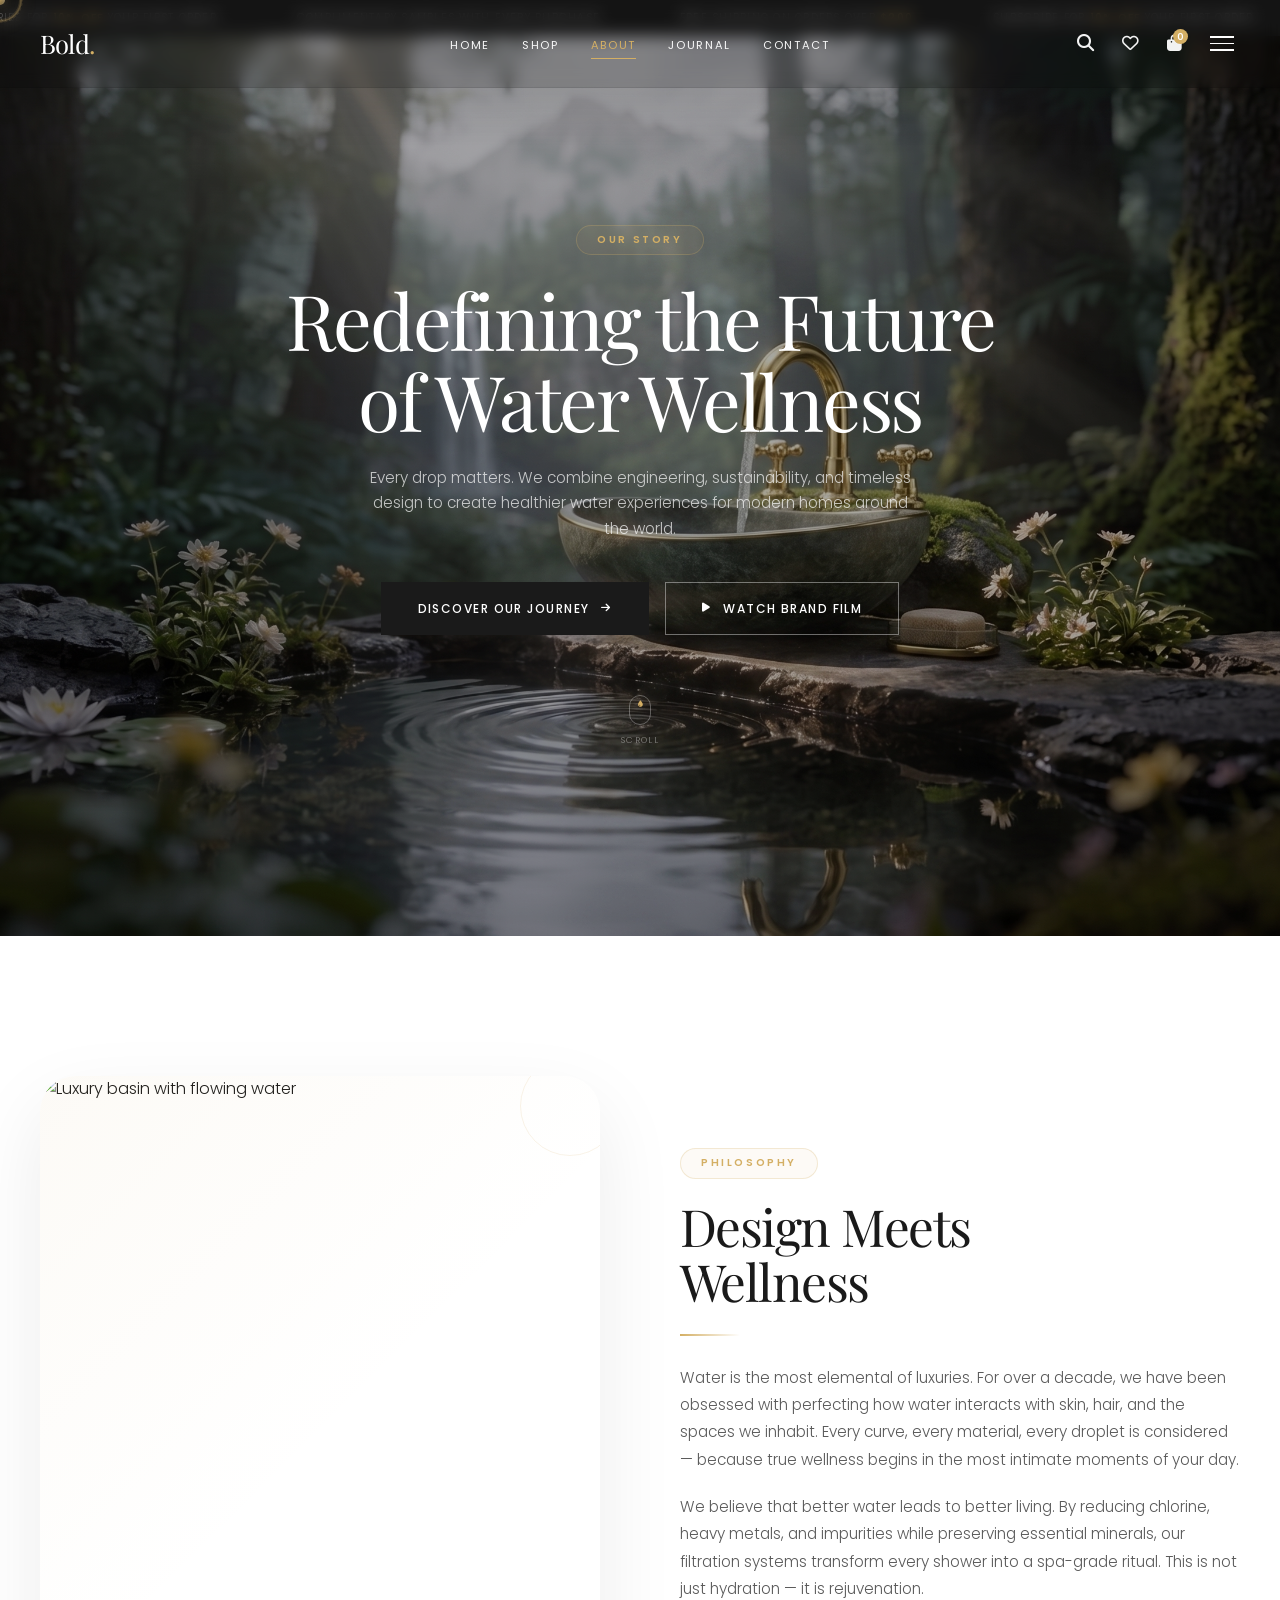
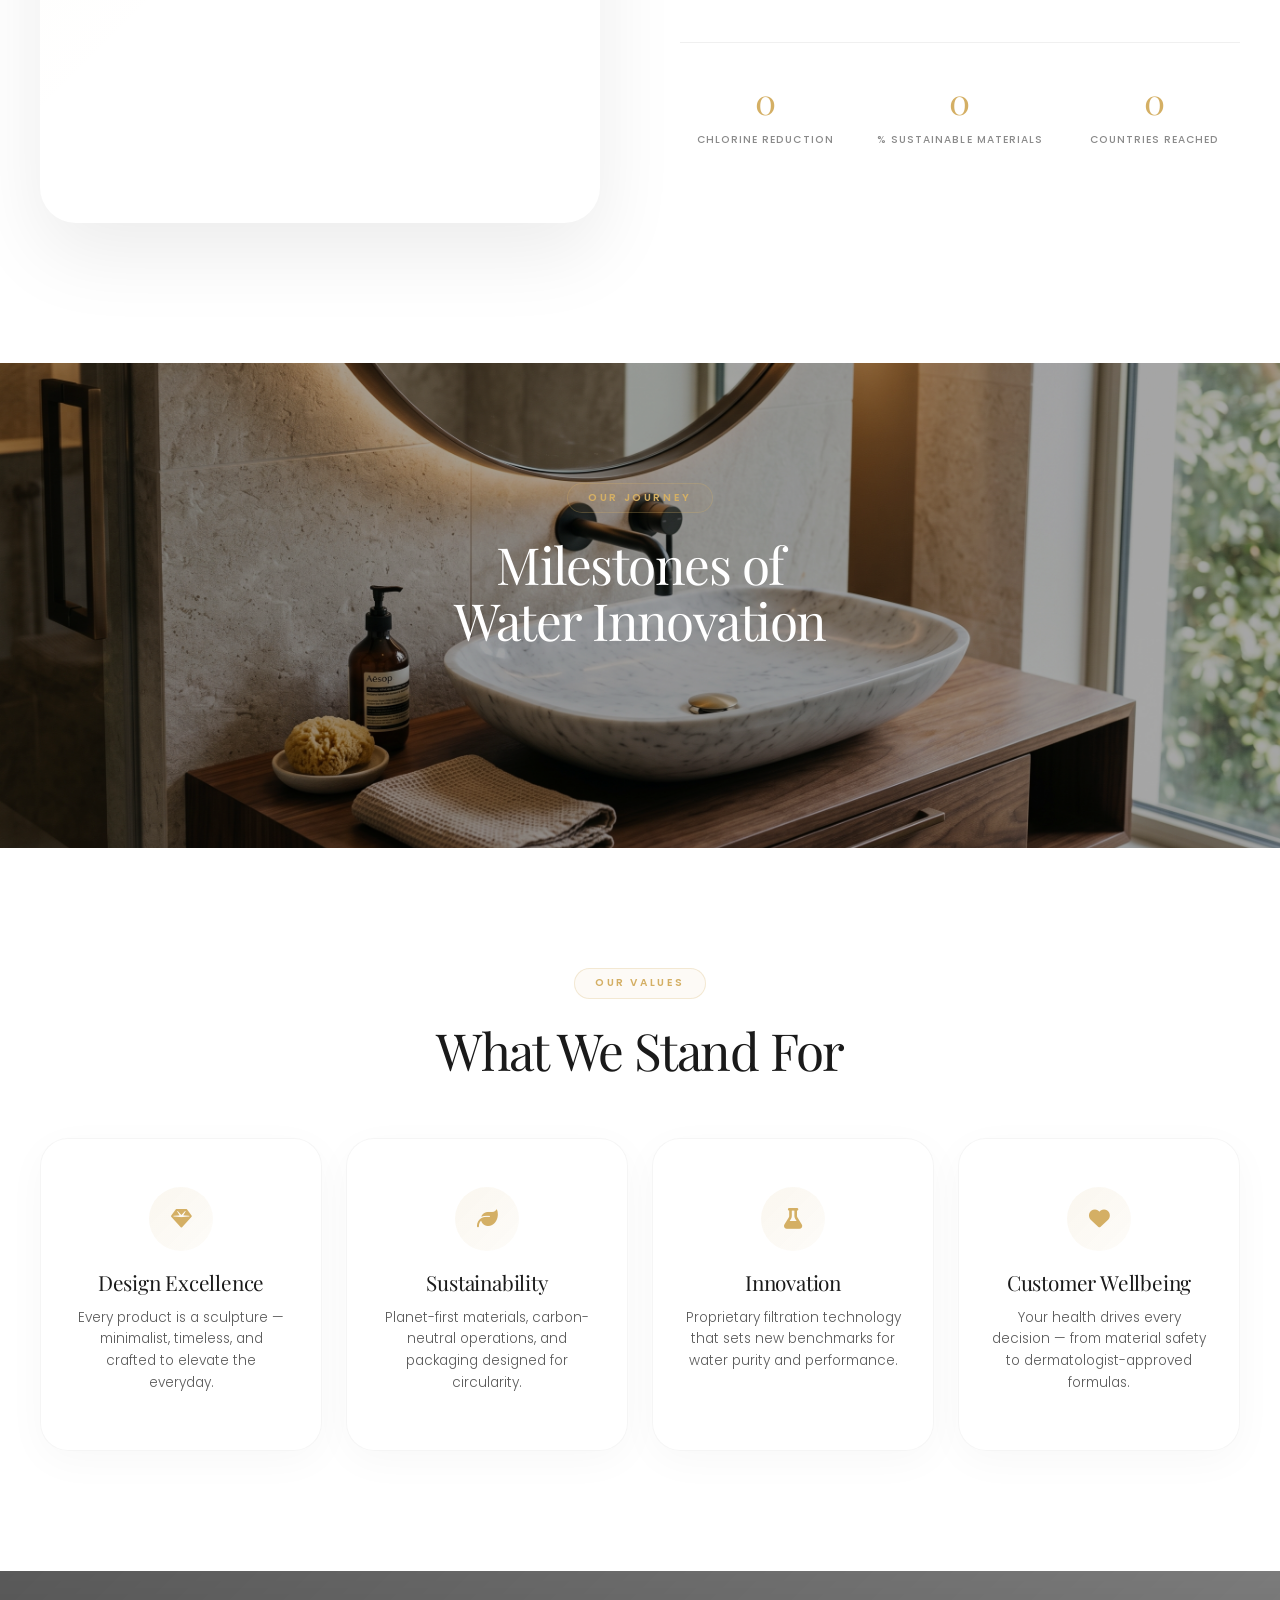
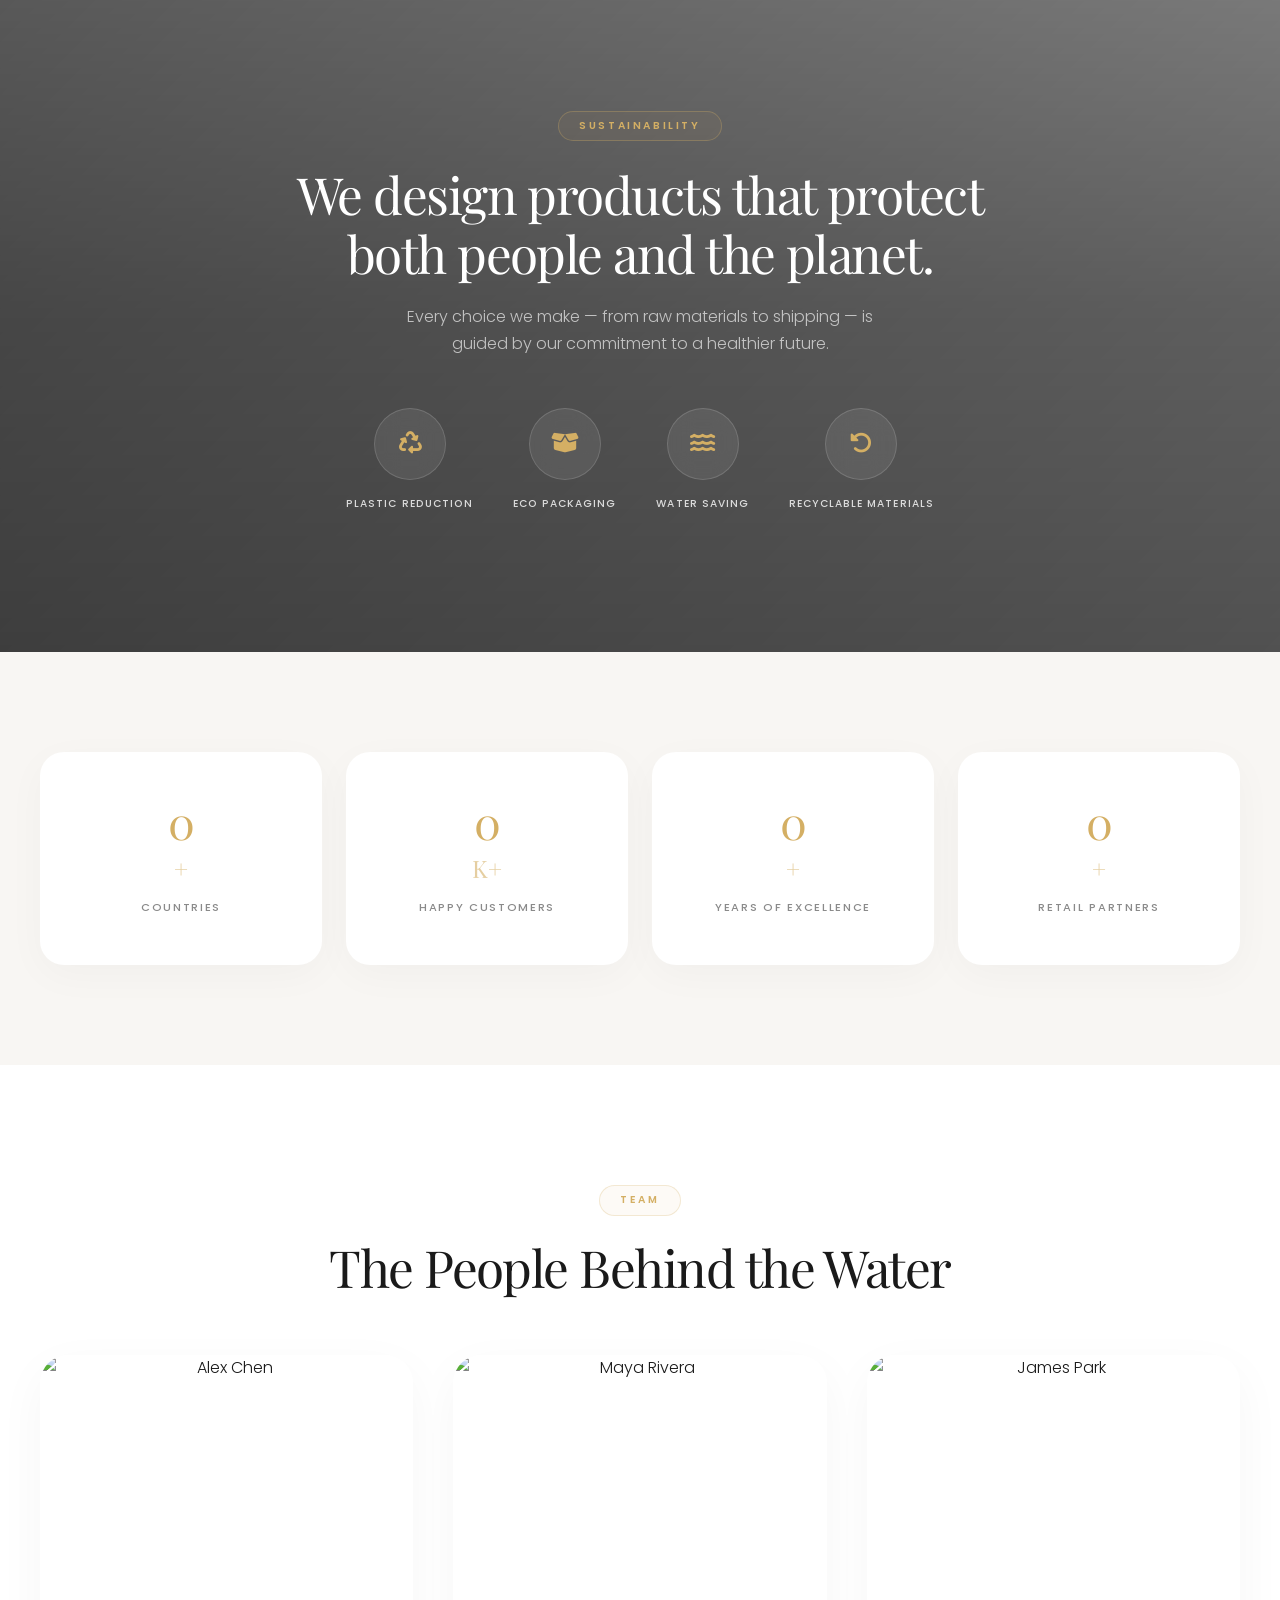
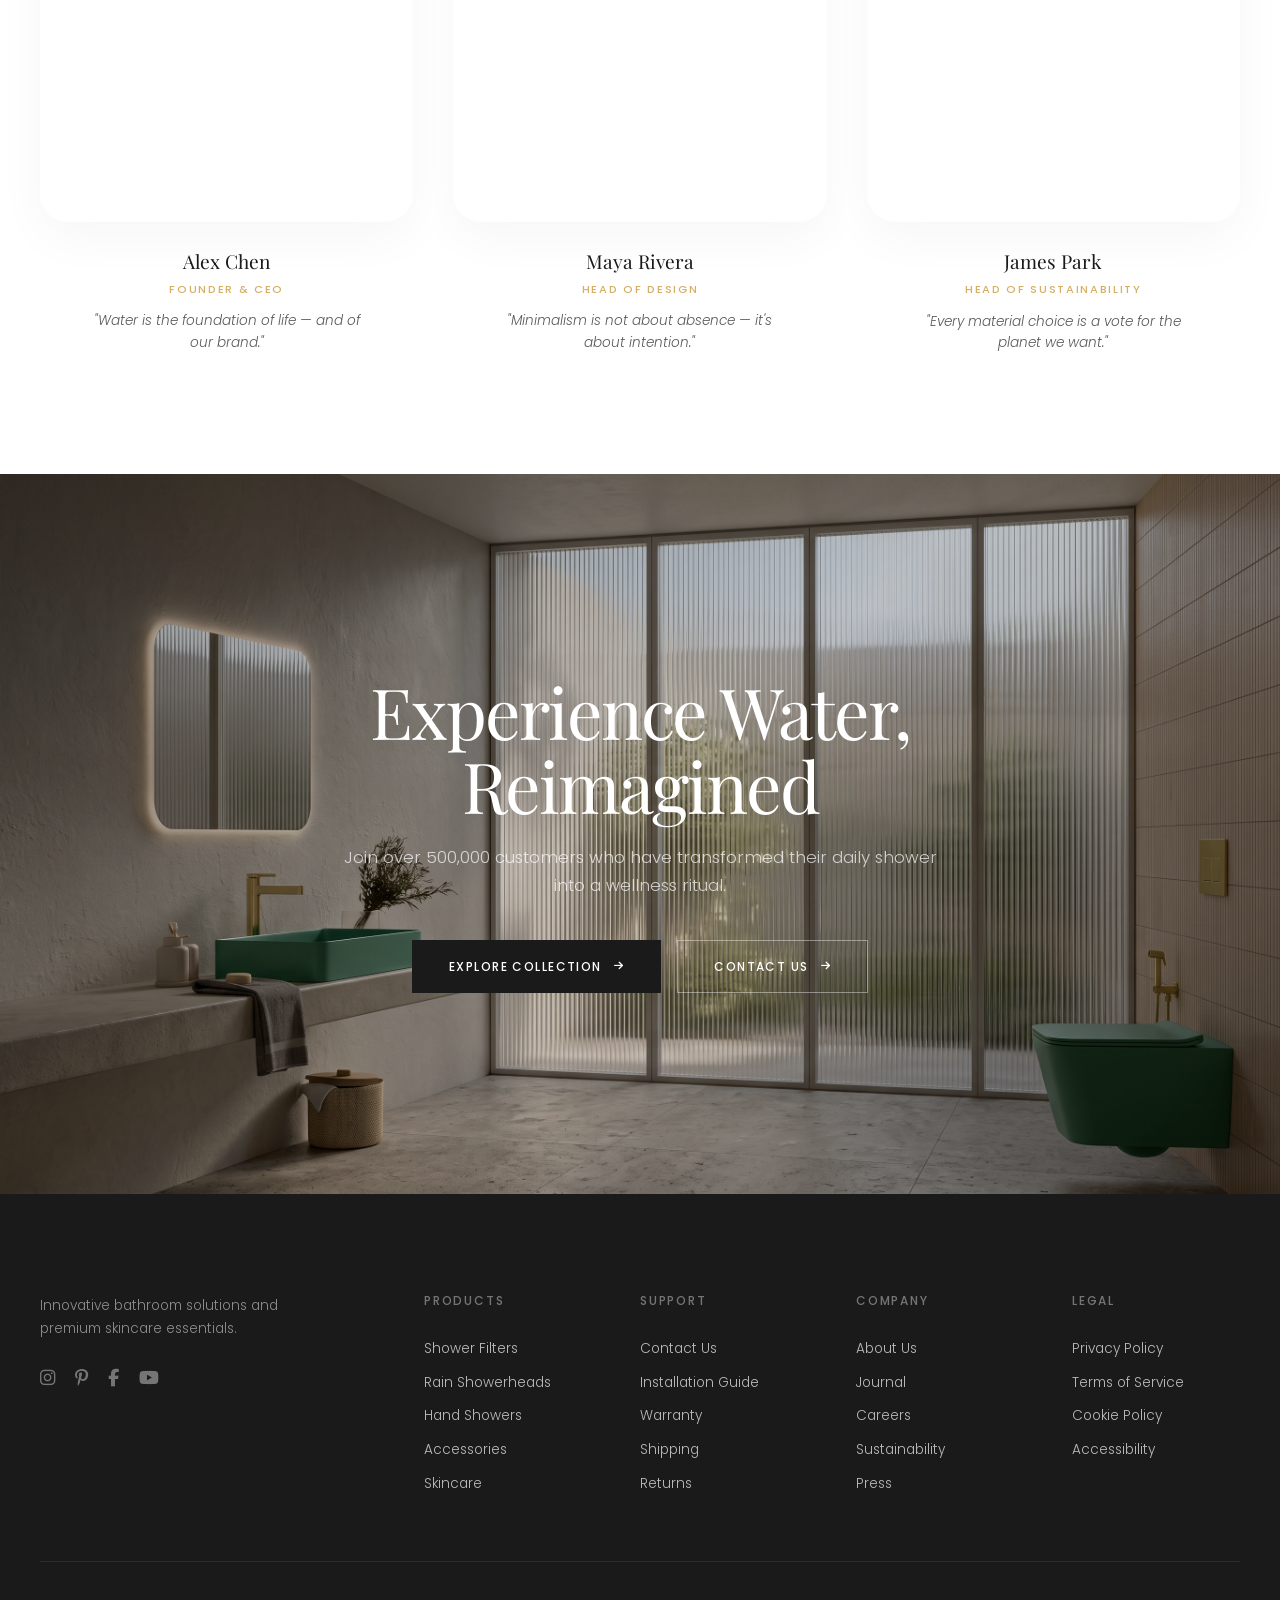
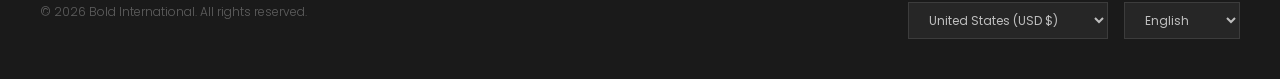
==== commit db66a278: "all cahnges" ====
--- a/about.html
+++ b/about.html
@@ -3,14 +3,14 @@
 <head>
   <meta charset="UTF-8">
   <meta name="viewport" content="width=device-width, initial-scale=1.0">
-  <title>About — Bold International</title>
+  <title>e-com</title>
   <link rel="stylesheet" href="https://cdn.jsdelivr.net/npm/bootstrap@5.3.2/dist/css/bootstrap.min.css">
   <link rel="stylesheet" href="https://cdnjs.cloudflare.com/ajax/libs/font-awesome/6.5.1/css/all.min.css">
   <link rel="stylesheet" href="css/style.css">
 </head>
 <body>
   <div class="page-loader" id="pageLoader">
-    <div class="loader-logo">Nexus</div>
+    
   </div>
 
   <div class="cursor-dot" id="cursorDot"></div>
@@ -413,7 +413,7 @@
     <div class="container-premium">
       <div class="footer-grid">
         <div>
-          <div class="footer-brand">Nexus</div>
+          
           <p class="footer-desc">Innovative bathroom solutions and premium skincare essentials.</p>
           <div class="footer-social mt-4">
             <a href="#" aria-label="Instagram"><i class="fab fa-instagram"></i></a>
@@ -493,3 +493,4 @@
   <script src="js/main.js"></script>
 </body>
 </html>
+
--- a/css/style.css
+++ b/css/style.css
@@ -228,10 +228,15 @@
 }
 
 .display-heading {
-  font-size: clamp(3rem, 8vw, 8rem);
-  font-weight: 400;
-  line-height: 1.05;
-  letter-spacing: -0.03em;
+  font-size: clamp(8.2rem, 7vw, 7rem);
+  font-weight: 300;
+  line-height: 1.15;
+  letter-spacing: -0.02em;
+  text-align: center;
+}
+
+.heading-line {
+  display: block;
 }
 
 .heading-xl {
@@ -1216,14 +1221,16 @@
 .hero-content {
   position: relative;
   z-index: 2;
-  max-width: 820px;
+  max-width: 900px;
   padding: 0 40px;
+  text-align: center;
 }
 
 /* Gold label */
 .hero-label-wrap {
   display: flex;
   align-items: center;
+  justify-content: center;
   gap: 14px;
   margin-bottom: 20px;
   opacity: 0;
@@ -1248,17 +1255,32 @@
 
 .hero-content .display-heading {
   color: var(--white);
-  margin-bottom: 16px;
+  margin: 0 auto 24px;
+  max-width: 90%;
   opacity: 0;
   transform: translateY(40px);
   animation: heroFadeIn 1.2s var(--ease-out-expo) 0.35s forwards;
-  text-shadow: 0 2px 20px rgba(0,0,0,0.15);
+  text-shadow: 0 4px 40px rgba(0,0,0,0.25), 0 2px 8px rgba(0,0,0,0.15);
+}
+
+.hero-content .heading-line:first-child {
+  font-weight: 300;
+  letter-spacing: 0.04em;
+}
+
+.hero-content .heading-line:last-child {
+  font-weight: 400;
+  letter-spacing: 0.12em;
+  color: var(--champagne-gold);
+  text-shadow: 0 4px 50px rgba(212,175,100,0.15), 0 2px 20px rgba(0,0,0,0.3);
 }
 
 .hero-gold-divider {
   margin-bottom: 20px;
   opacity: 0;
   animation: heroFadeIn 1s var(--ease-out-expo) 0.5s forwards;
+  display: flex;
+  justify-content: center;
 }
 
 .hero-gold-divider span {
@@ -1270,7 +1292,7 @@
 
 .hero-content .body-large {
   color: rgba(255, 255, 255, 0.85);
-  margin-bottom: 40px;
+  margin: 0 auto 40px;
   max-width: 520px;
   opacity: 0;
   transform: translateY(30px);
@@ -1283,6 +1305,7 @@
   display: flex;
   gap: 14px;
   flex-wrap: wrap;
+  justify-content: center;
   opacity: 0;
   transform: translateY(30px);
   animation: heroFadeIn 1.2s var(--ease-out-expo) 0.8s forwards;
@@ -6611,6 +6634,15 @@
     padding: 0 24px;
   }
 
+  .hero-content .display-heading {
+    font-size: clamp(2.2rem, 10vw, 3.5rem);
+    max-width: 100%;
+  }
+
+  .hero-content .heading-line:last-child {
+    letter-spacing: 0.08em;
+  }
+
   .hero-indicators {
     bottom: 70px;
   }
@@ -7034,6 +7066,30 @@
 
 .modal-close:hover {
   color: var(--matte-black);
+}
+
+.qv-layout {
+  display: grid;
+  grid-template-columns: 1fr 1fr;
+  gap: 40px;
+  align-items: start;
+}
+.qv-image { border-radius: 16px; overflow: hidden; background: var(--bg-secondary); }
+.qv-image img { width: 100%; height: auto; display: block; }
+.qv-details { display: flex; flex-direction: column; gap: 16px; }
+.qv-cat { font-size: 0.75rem; text-transform: uppercase; letter-spacing: 2px; color: var(--gold); font-weight: 600; }
+.qv-details h2 { font-size: 1.6rem; font-weight: 600; margin: 0; line-height: 1.2; }
+.qv-rating { display: flex; align-items: center; gap: 4px; color: var(--gold); font-size: 0.85rem; }
+.qv-rating span { color: var(--text-secondary); margin-left: 6px; }
+.qv-price { font-size: 1.6rem; font-weight: 600; color: var(--matte-black); }
+.qv-desc { font-size: 0.9rem; color: var(--text-secondary); line-height: 1.6; margin: 0; }
+.qv-qty label { font-size: 0.8rem; font-weight: 600; text-transform: uppercase; letter-spacing: 1px; display: block; margin-bottom: 8px; }
+.qv-actions { margin-top: 8px; }
+.qv-actions .btn-premium { width: 100%; justify-content: center; }
+@media (max-width: 768px) {
+  .qv-layout { grid-template-columns: 1fr; gap: 24px; }
+  .modal-overlay { padding: 16px; }
+  .modal-content { padding: 24px; }
 }
 
 /* ============================================
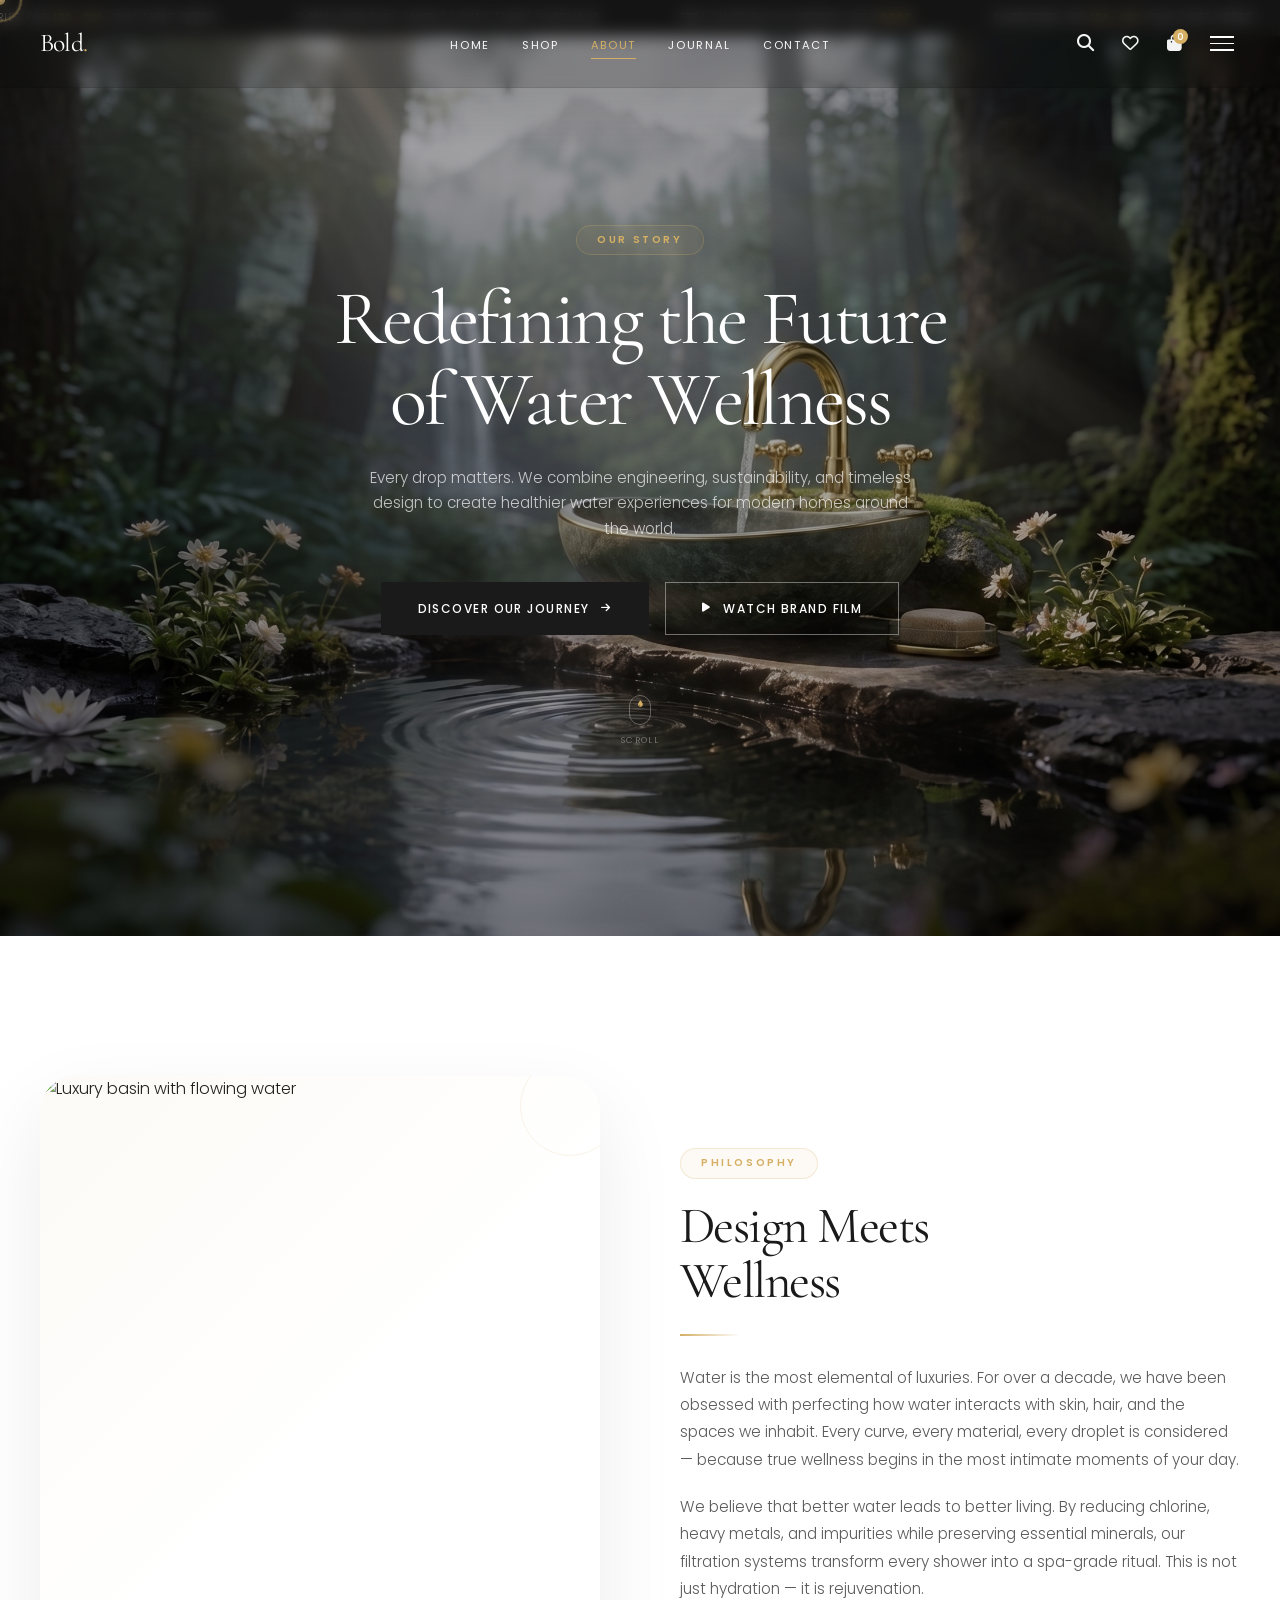
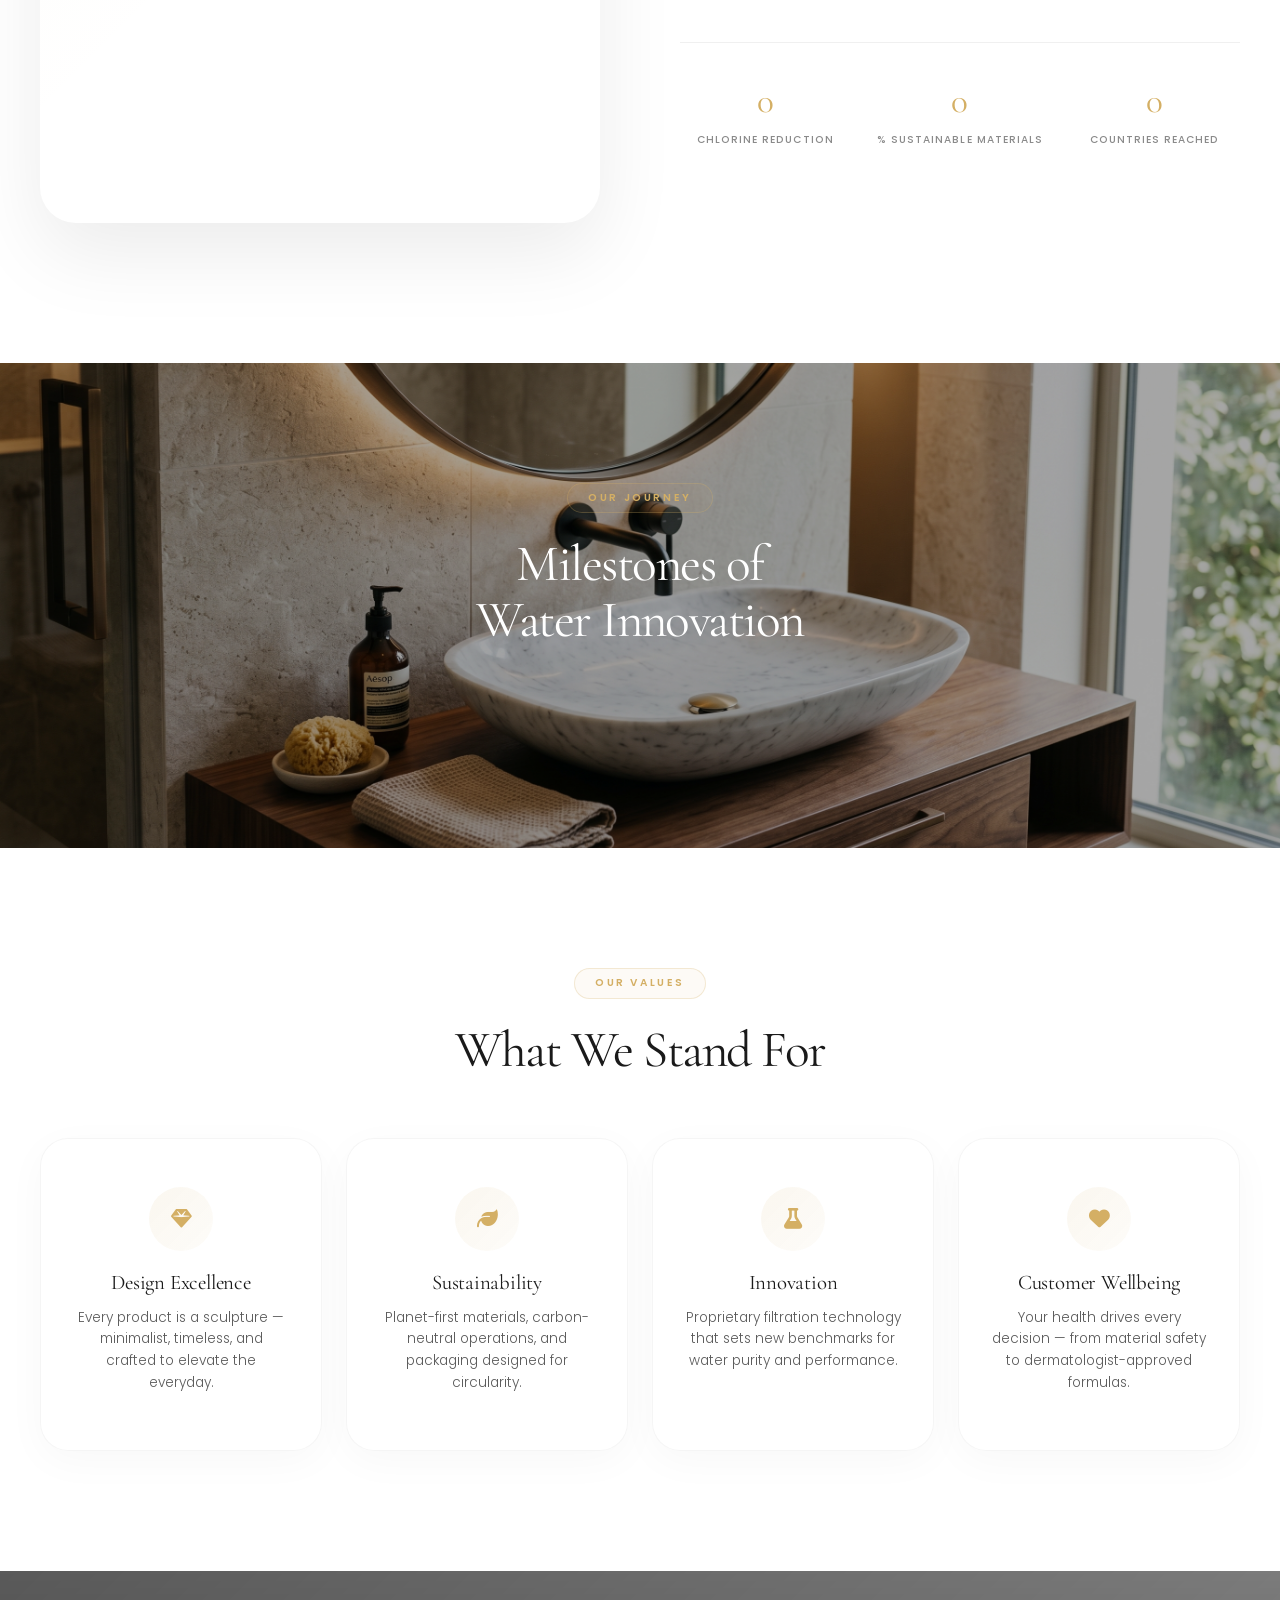
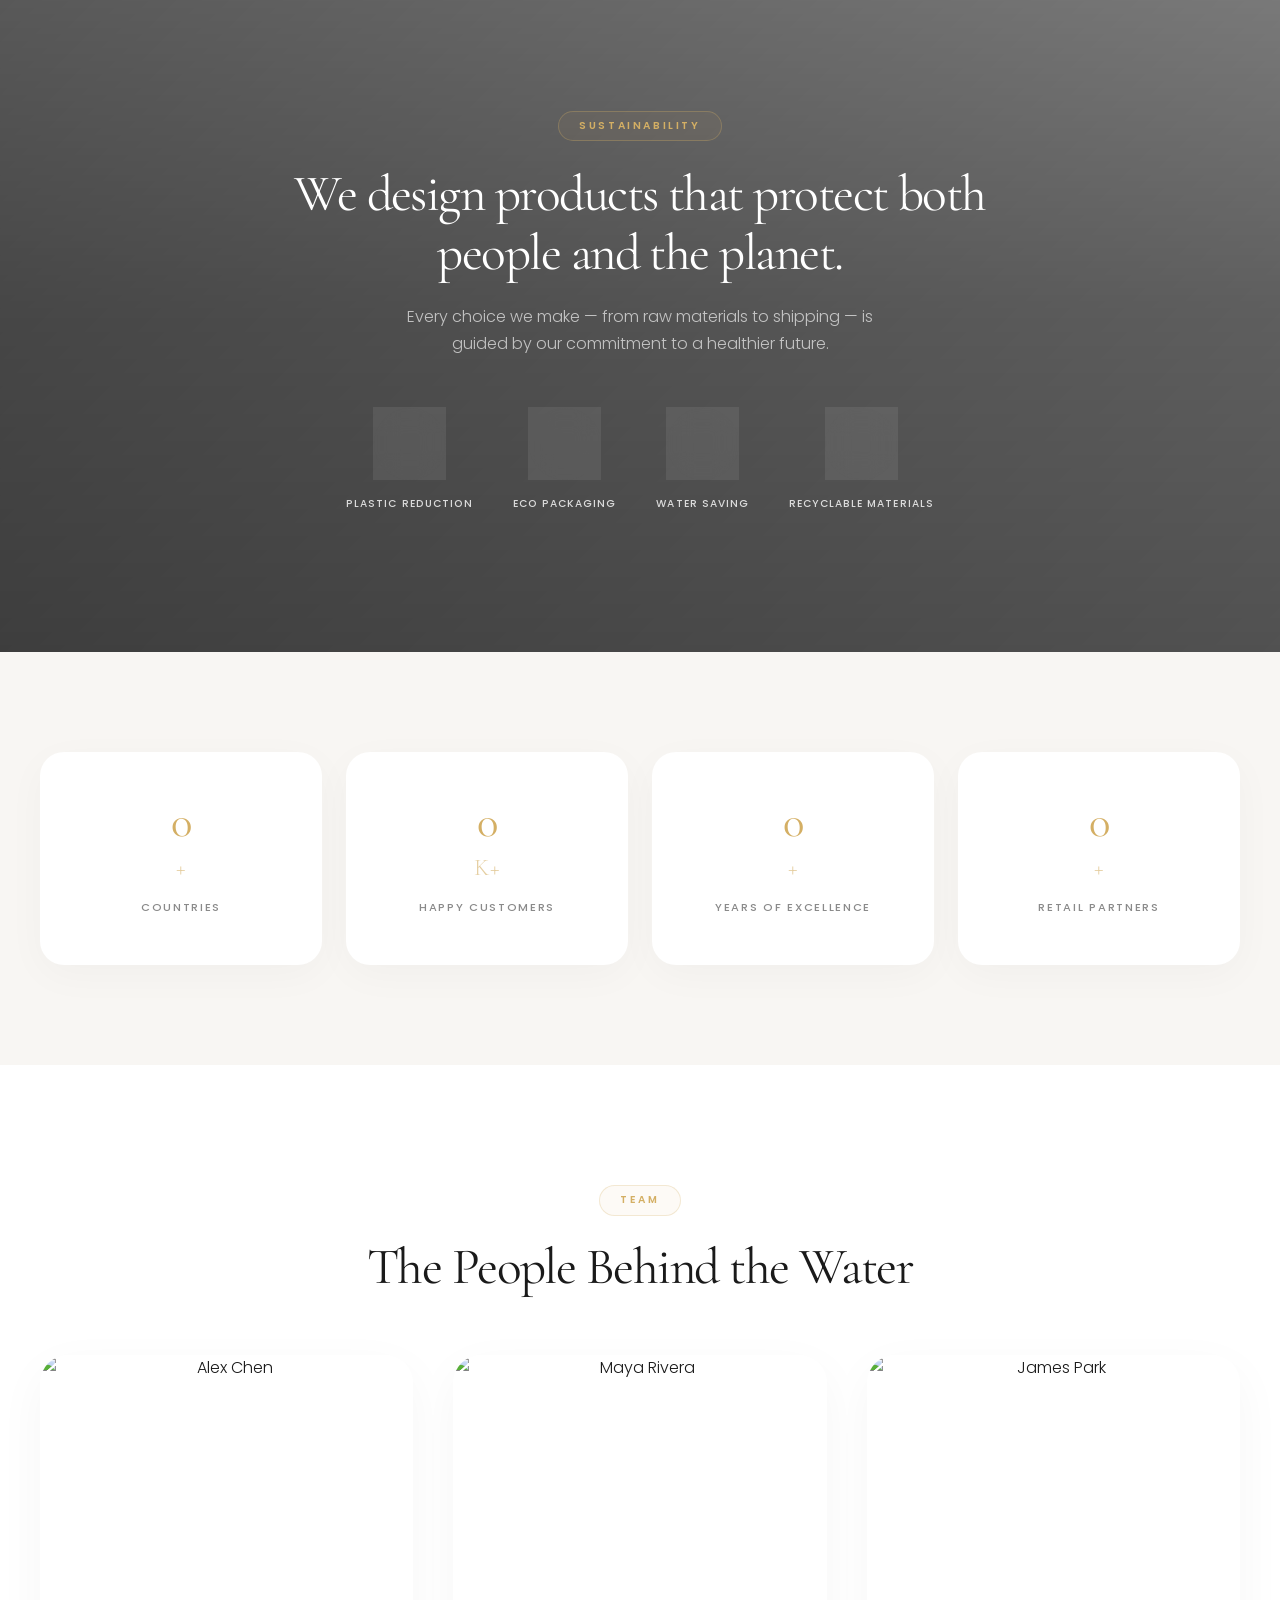
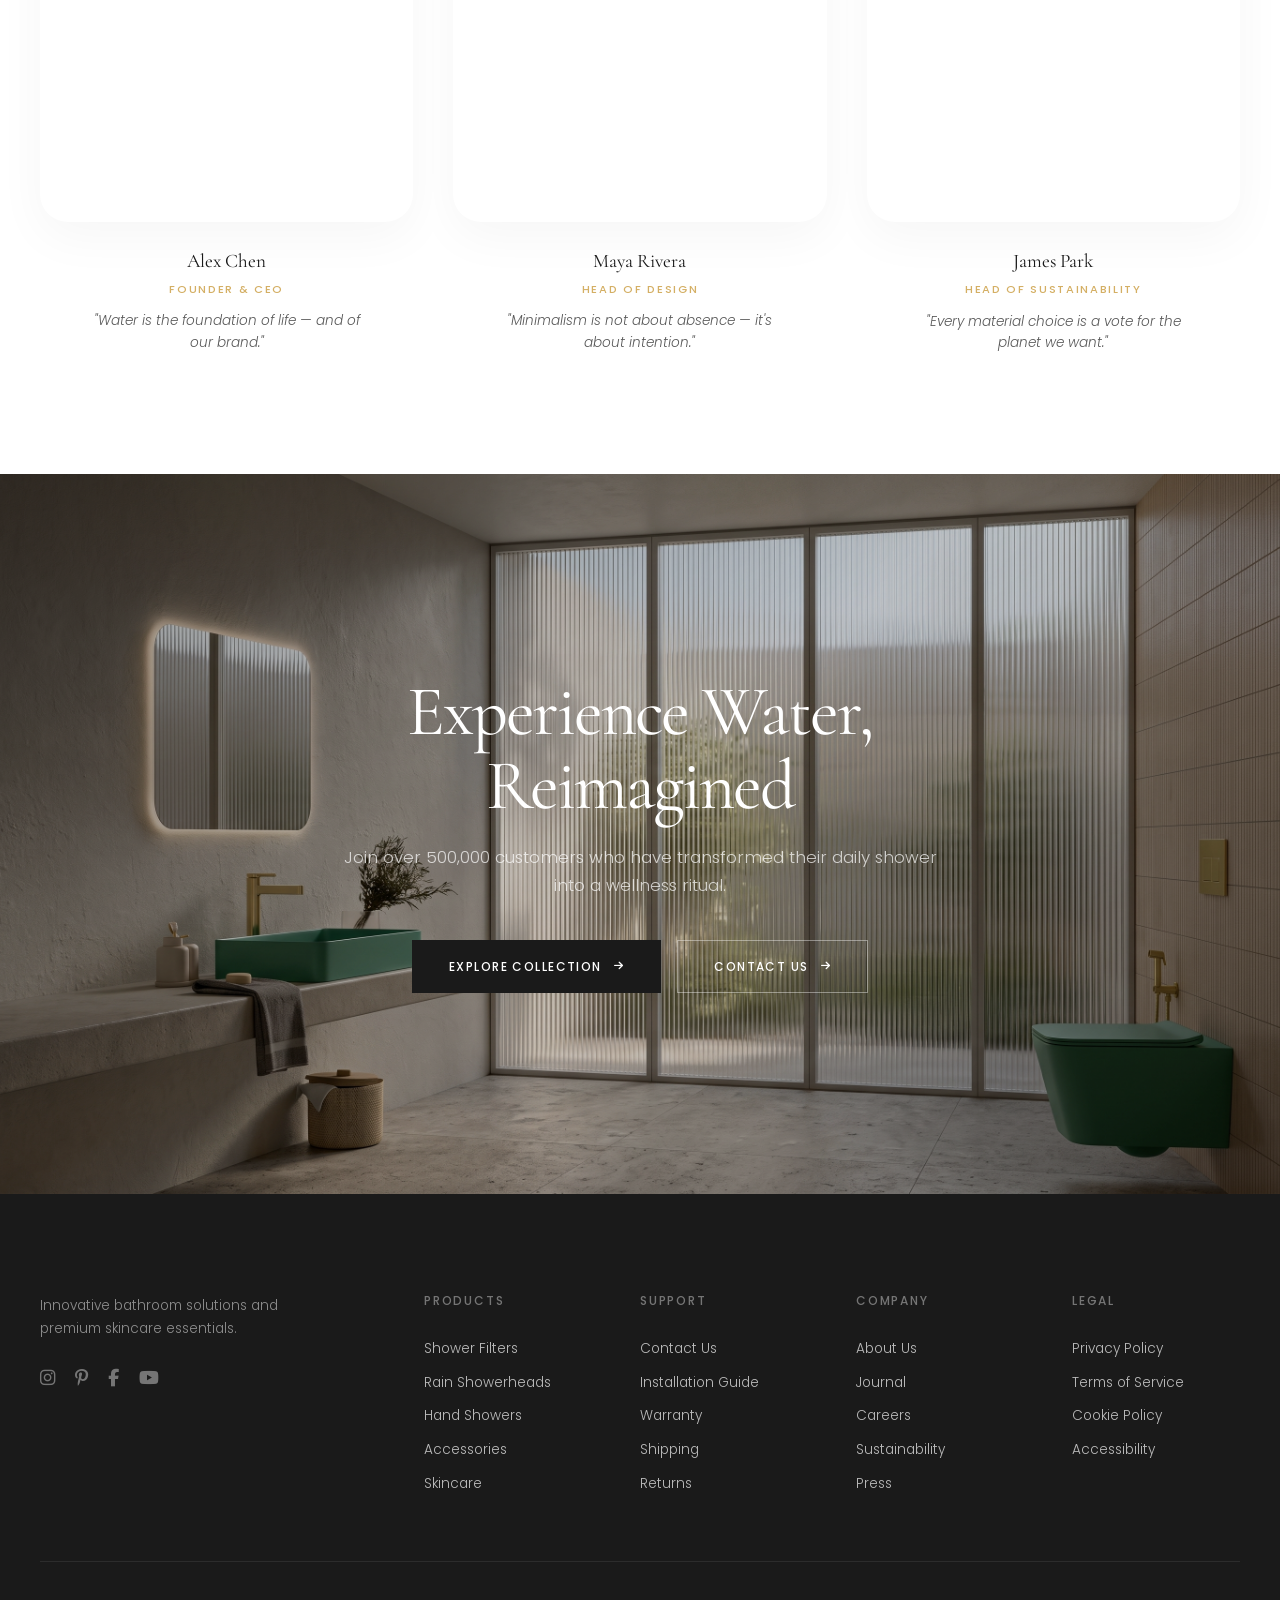
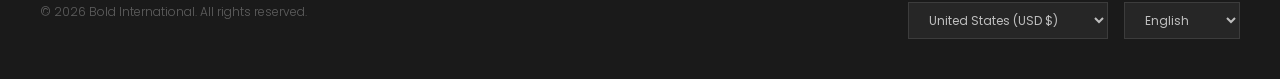
==== commit 5e03123c: "some  changes" ====
--- a/about.html
+++ b/about.html
@@ -69,7 +69,7 @@
                 </div>
               </div>
               <div class="mega-menu-featured">
-                <img src="https://images.unsplash.com/photo-1606107557195-0e29a4b5b4aa?w=120&h=120&fit=crop" alt="Featured" loading="lazy">
+                <img src="https://images.unsplash.com/photo-1600566753190-17f0baa2a6c3?w=120&h=120&fit=crop" alt="Featured" loading="lazy">
                 <div>
                   <strong>The Rainfall Elite</strong>
                   Shop our best-selling showerhead
@@ -494,3 +494,4 @@
 </body>
 </html>
 
+
--- a/css/style.css
+++ b/css/style.css
@@ -2,7 +2,7 @@
    BOLD INTERNATIONAL — Premium Luxury CSS
    ============================================ */
 
-@import url('https://fonts.googleapis.com/css2?family=Playfair+Display:ital,wght@0,400;0,500;0,600;0,700;1,400;1,500&family=Poppins:wght@200;300;400;500;600;700&display=swap');
+@import url('https://fonts.googleapis.com/css2?family=Playfair+Display:ital,wght@0,400;0,500;0,600;0,700;1,400;1,500&family=Cormorant+Garamond:wght@300;400;500;600&family=Poppins:wght@200;300;400;500;600;700&display=swap');
 
 :root {
   /* Primary */
@@ -32,7 +32,7 @@
   --shadow-gold: 0 4px 20px rgba(212, 175, 100, 0.2);
 
   /* Typography */
-  --font-serif: 'Playfair Display', Georgia, serif;
+  --font-serif: 'Cormorant Garamond', Georgia, serif;
   --font-sans: 'Poppins', -apple-system, BlinkMacSystemFont, 'Segoe UI', sans-serif;
 
   /* Spacing */
@@ -228,7 +228,7 @@
 }
 
 .display-heading {
-  font-size: clamp(8.2rem, 7vw, 7rem);
+  font-size: clamp(10.2rem, 7vw, 7rem);;
   font-weight: 300;
   line-height: 1.15;
   letter-spacing: -0.02em;
@@ -2991,6 +2991,7 @@
   transform: translateY(0);
   opacity: 0;
   animation: spCardIn 0.8s var(--ease-out-expo) forwards;
+  cursor: pointer;
 }
 
 .sp-card:nth-child(1) { animation-delay: 0.05s; }
@@ -7020,15 +7021,17 @@
   left: 0;
   right: 0;
   bottom: 0;
-  background: rgba(0, 0, 0, 0.5);
+  background: rgba(0, 0, 0, 0.45);
   z-index: 5000;
   display: flex;
   align-items: center;
   justify-content: center;
   opacity: 0;
   visibility: hidden;
-  transition: all 0.4s var(--ease-out-expo);
+  transition: all 0.5s var(--ease-out-expo);
   padding: 40px;
+  backdrop-filter: blur(4px);
+  -webkit-backdrop-filter: blur(4px);
 }
 
 .modal-overlay.open {
@@ -7037,59 +7040,264 @@
 }
 
 .modal-content {
-  max-width: 800px;
+  max-width: 820px;
   width: 100%;
   max-height: 90vh;
-  background: var(--white);
-  padding: 48px;
+  background: none;
   overflow-y: auto;
-  transform: translateY(40px);
-  transition: transform 0.6s var(--ease-out-expo);
-  position: relative;
+  transform: translateY(30px) scale(0.97);
+  transition: transform 0.6s var(--ease-out-expo), opacity 0.6s var(--ease-out-expo);
+  position: relative;
+  opacity: 0;
+  border-radius: 20px;
+  box-shadow: 0 40px 100px rgba(0,0,0,0.15);
 }
 
 .modal-overlay.open .modal-content {
-  transform: translateY(0);
+  transform: translateY(0) scale(1);
+  opacity: 1;
 }
 
 .modal-close {
   position: absolute;
   top: 16px;
   right: 16px;
-  background: none;
+  z-index: 10;
+  width: 38px;
+  height: 38px;
+  border-radius: 50%;
   border: none;
-  font-size: 1.5rem;
+  background: rgba(255,255,255,0.9);
+  backdrop-filter: blur(8px);
+  -webkit-backdrop-filter: blur(8px);
+  font-size: 1rem;
   cursor: pointer;
-  color: var(--text-secondary);
-  transition: var(--transition-fast);
+  color: #222;
+  transition: all 0.3s var(--ease-out-expo);
+  display: flex;
+  align-items: center;
+  justify-content: center;
+  box-shadow: 0 2px 12px rgba(0,0,0,0.06);
 }
 
 .modal-close:hover {
-  color: var(--matte-black);
+  background: #222;
+  color: #fff;
+  transform: rotate(90deg);
 }
 
 .qv-layout {
   display: grid;
-  grid-template-columns: 1fr 1fr;
-  gap: 40px;
+  grid-template-columns: 1.1fr 1fr;
+  gap: 0;
   align-items: start;
-}
-.qv-image { border-radius: 16px; overflow: hidden; background: var(--bg-secondary); }
-.qv-image img { width: 100%; height: auto; display: block; }
-.qv-details { display: flex; flex-direction: column; gap: 16px; }
-.qv-cat { font-size: 0.75rem; text-transform: uppercase; letter-spacing: 2px; color: var(--gold); font-weight: 600; }
-.qv-details h2 { font-size: 1.6rem; font-weight: 600; margin: 0; line-height: 1.2; }
-.qv-rating { display: flex; align-items: center; gap: 4px; color: var(--gold); font-size: 0.85rem; }
-.qv-rating span { color: var(--text-secondary); margin-left: 6px; }
-.qv-price { font-size: 1.6rem; font-weight: 600; color: var(--matte-black); }
-.qv-desc { font-size: 0.9rem; color: var(--text-secondary); line-height: 1.6; margin: 0; }
-.qv-qty label { font-size: 0.8rem; font-weight: 600; text-transform: uppercase; letter-spacing: 1px; display: block; margin-bottom: 8px; }
-.qv-actions { margin-top: 8px; }
-.qv-actions .btn-premium { width: 100%; justify-content: center; }
+  background: #fff;
+  border-radius: 20px;
+  overflow: hidden;
+}
+
+.qv-image {
+  position: relative;
+  height: 100%;
+  min-height: 420px;
+  overflow: hidden;
+  background: #FAF9F7;
+}
+
+.qv-image-bg {
+  position: absolute;
+  inset: 0;
+  background: linear-gradient(135deg, #F8F5F0 0%, #F0EBE3 100%);
+  z-index: 0;
+}
+
+.qv-image img {
+  position: relative;
+  z-index: 1;
+  width: 100%;
+  height: 100%;
+  object-fit: cover;
+  transition: transform 0.8s var(--ease-out-expo);
+}
+
+.qv-layout:hover .qv-image img {
+  transform: scale(1.03);
+}
+
+.qv-details {
+  padding: 48px 44px 44px;
+  display: flex;
+  align-items: center;
+}
+
+.qv-details-inner {
+  width: 100%;
+}
+
+.qv-brand {
+  font-size: 0.6rem;
+  font-weight: 600;
+  letter-spacing: 0.25em;
+  text-transform: uppercase;
+  color: #C9A86A;
+  display: block;
+  margin-bottom: 8px;
+}
+
+.qv-cat {
+  font-size: 0.65rem;
+  text-transform: uppercase;
+  letter-spacing: 0.2em;
+  color: #999;
+  font-weight: 500;
+  display: block;
+  margin-bottom: 12px;
+}
+
+.qv-details h2 {
+  font-family: var(--font-serif);
+  font-size: clamp(1.4rem, 2.5vw, 2rem);
+  font-weight: 400;
+  color: #222;
+  margin: 0 0 12px;
+  line-height: 1.2;
+  letter-spacing: -0.01em;
+}
+
+.qv-rating {
+  display: flex;
+  align-items: center;
+  gap: 6px;
+  color: #C9A86A;
+  font-size: 0.8rem;
+  margin-bottom: 8px;
+}
+
+.qv-rating span {
+  color: #aaa;
+  margin-left: 4px;
+  font-size: 0.75rem;
+}
+
+.qv-price {
+  font-size: 1.5rem;
+  font-weight: 500;
+  color: #222;
+  margin-bottom: 12px;
+  font-family: var(--font-sans);
+}
+
+.qv-divider {
+  display: flex;
+  margin-bottom: 16px;
+}
+
+.qv-divider span {
+  display: block;
+  width: 36px;
+  height: 1.5px;
+  background: #C9A86A;
+  opacity: 0.4;
+}
+
+.qv-desc {
+  font-size: 0.88rem;
+  color: #777;
+  line-height: 1.7;
+  margin: 0 0 24px;
+  font-weight: 300;
+}
+
+.qv-qty label {
+  font-size: 0.7rem;
+  font-weight: 600;
+  text-transform: uppercase;
+  letter-spacing: 0.12em;
+  color: #222;
+  display: block;
+  margin-bottom: 10px;
+}
+
+.qv-qty-selector {
+  display: inline-flex;
+  align-items: center;
+  border: 1px solid rgba(0,0,0,0.08);
+  border-radius: 50px;
+  overflow: hidden;
+}
+
+.qv-qty-btn {
+  width: 44px;
+  height: 44px;
+  border: none;
+  background: none;
+  font-size: 1.1rem;
+  cursor: pointer;
+  transition: all 0.3s;
+  color: #222;
+  display: flex;
+  align-items: center;
+  justify-content: center;
+}
+
+.qv-qty-btn:hover {
+  background: #F8F5F0;
+  color: #C9A86A;
+}
+
+.qv-qty-selector .qty-value {
+  min-width: 36px;
+  text-align: center;
+  font-size: 0.95rem;
+  font-weight: 500;
+  color: #222;
+}
+
+.qv-actions {
+  margin-top: 24px;
+}
+
+.qv-atc-btn {
+  width: 100%;
+  padding: 16px 32px;
+  border: none;
+  border-radius: 50px;
+  background: #C9A86A;
+  color: #fff;
+  font-size: 0.75rem;
+  font-weight: 500;
+  letter-spacing: 0.1em;
+  text-transform: uppercase;
+  cursor: pointer;
+  transition: all 0.5s var(--ease-out-expo);
+  display: flex;
+  align-items: center;
+  justify-content: center;
+  gap: 12px;
+  box-shadow: 0 4px 20px rgba(201,168,106,0.25);
+}
+
+.qv-atc-btn:hover {
+  background: #222;
+  gap: 16px;
+  box-shadow: 0 8px 30px rgba(0,0,0,0.1);
+  transform: translateY(-2px);
+}
+
+.qv-footnote {
+  text-align: center;
+  margin-top: 14px;
+  font-size: 0.7rem;
+  color: #bbb;
+  letter-spacing: 0.05em;
+}
+
 @media (max-width: 768px) {
-  .qv-layout { grid-template-columns: 1fr; gap: 24px; }
+  .qv-layout { grid-template-columns: 1fr; }
+  .qv-image { min-height: 280px; }
+  .qv-details { padding: 32px 24px; }
   .modal-overlay { padding: 16px; }
-  .modal-content { padding: 24px; }
+  .modal-content { padding: 0; }
 }
 
 /* ============================================
@@ -7345,3 +7553,1137 @@
 .flex-column { flex-direction: column; }
 
 .w-100 { width: 100%; }
+
+/* ============================================
+   PRODUCT LUXURY — APPLE-LEVEL PDP
+   ============================================ */
+
+.pl-breadcrumb {
+  background: #FAFAF8;
+  padding: 20px 0 0;
+  font-size: 0.75rem;
+  color: #7A7A7A;
+  letter-spacing: 0.05em;
+}
+
+.pl-breadcrumb a { color: #7A7A7A; text-decoration: none; transition: color 0.3s; }
+.pl-breadcrumb a:hover { color: #C9A45C; }
+.pl-breadcrumb span { color: #C9A45C; }
+
+.pl-container { max-width: 1600px; margin: 0 auto; padding: 0 60px; }
+
+.pl-product {
+  background: #FAFAF8;
+  padding: 40px 0 80px;
+}
+
+.pl-layout {
+  display: grid;
+  grid-template-columns: 65% 35%;
+  gap: 60px;
+  align-items: start;
+}
+
+/* Gallery */
+.pl-gallery { position: relative; }
+
+.pl-gallery-main {
+  position: relative;
+  border-radius: 24px;
+  overflow: hidden;
+  background: #fff;
+  box-shadow: 0 20px 60px rgba(0,0,0,0.04);
+  cursor: crosshair;
+}
+
+.pl-gallery-glow {
+  position: absolute;
+  top: -30%; right: -20%;
+  width: 80%; height: 120%;
+  background: radial-gradient(ellipse, rgba(201,164,92,0.08), transparent 70%);
+  pointer-events: none;
+  z-index: 0;
+}
+
+.pl-gallery-main img {
+  width: 100%;
+  height: auto;
+  display: block;
+  transition: transform 0.8s var(--ease-out-expo);
+}
+
+.pl-gallery-main:hover img { transform: scale(1.04); }
+
+.pl-gallery-zoom {
+  position: absolute;
+  top: 20px; right: 20px;
+  z-index: 2;
+  width: 44px; height: 44px;
+  border-radius: 50%;
+  border: none;
+  background: rgba(255,255,255,0.85);
+  backdrop-filter: blur(12px);
+  color: #1C1C1C;
+  font-size: 1rem;
+  cursor: pointer;
+  transition: all 0.3s;
+  display: flex;
+  align-items: center;
+  justify-content: center;
+  box-shadow: 0 2px 12px rgba(0,0,0,0.04);
+}
+
+.pl-gallery-zoom:hover { background: #1C1C1C; color: #fff; transform: scale(1.05); }
+
+.pl-gallery-view {
+  position: absolute;
+  bottom: 20px; left: 20px;
+  z-index: 2;
+  padding: 10px 20px;
+  border-radius: 50px;
+  border: none;
+  background: rgba(255,255,255,0.85);
+  backdrop-filter: blur(12px);
+  color: #1C1C1C;
+  font-size: 0.72rem;
+  font-weight: 500;
+  cursor: pointer;
+  transition: all 0.3s;
+  display: flex;
+  align-items: center;
+  gap: 8px;
+}
+
+.pl-gallery-view:hover { background: #1C1C1C; color: #fff; }
+
+.pl-thumbs {
+  display: flex;
+  gap: 14px;
+  margin-top: 20px;
+}
+
+.pl-thumb {
+  flex: 1;
+  min-height: 120px;
+  max-height: 140px;
+  border-radius: 16px;
+  overflow: hidden;
+  cursor: pointer;
+  border: 2px solid transparent;
+  transition: all 0.3s;
+  background: #fff;
+}
+
+.pl-thumb.active { border-color: #C9A45C; box-shadow: 0 0 0 1px #C9A45C; }
+.pl-thumb:hover:not(.active) { border-color: #ddd; }
+
+.pl-thumb img { width: 100%; height: 100%; object-fit: cover; }
+
+/* Info Panel */
+.pl-info { position: relative; }
+
+.pl-info-sticky {
+  position: sticky;
+  top: 30px;
+}
+
+.pl-category {
+  font-size: 0.65rem;
+  font-weight: 600;
+  letter-spacing: 0.25em;
+  text-transform: uppercase;
+  color: #C9A45C;
+  display: block;
+  margin-bottom: 12px;
+}
+
+.pl-title {
+  font-family: var(--font-serif);
+  font-size: clamp(1.8rem, 3vw, 2.8rem);
+  font-weight: 400;
+  color: #1C1C1C;
+  line-height: 1.15;
+  margin-bottom: 16px;
+  letter-spacing: -0.02em;
+}
+
+.pl-rating {
+  display: flex;
+  align-items: center;
+  gap: 10px;
+  margin-bottom: 16px;
+}
+
+.pl-stars { color: #C9A45C; font-size: 0.9rem; letter-spacing: 2px; }
+.pl-reviews { font-size: 0.8rem; color: #7A7A7A; }
+
+.pl-price {
+  font-size: 2rem;
+  font-weight: 500;
+  color: #C9A45C;
+  margin-bottom: 20px;
+  font-family: var(--font-sans);
+}
+
+.pl-desc {
+  font-size: 0.9rem;
+  color: #5A5A5A;
+  line-height: 1.7;
+  margin-bottom: 20px;
+  font-weight: 300;
+}
+
+.pl-avail {
+  display: flex;
+  align-items: center;
+  gap: 8px;
+  font-size: 0.8rem;
+  color: #2E7D32;
+  margin-bottom: 28px;
+}
+
+.pl-avail-dot {
+  width: 8px; height: 8px;
+  border-radius: 50%;
+  background: #2E7D32;
+  display: inline-block;
+}
+
+.pl-option { margin-bottom: 24px; }
+
+.pl-option label {
+  font-size: 0.7rem;
+  font-weight: 600;
+  text-transform: uppercase;
+  letter-spacing: 0.12em;
+  color: #1C1C1C;
+  display: block;
+  margin-bottom: 12px;
+}
+
+.pl-swatches { display: flex; gap: 10px; }
+
+.pl-swatch {
+  width: 40px; height: 40px;
+  border-radius: 50%;
+  border: 2px solid transparent;
+  cursor: pointer;
+  transition: all 0.3s;
+  position: relative;
+}
+
+.pl-swatch.active { border-color: #C9A45C; box-shadow: 0 0 0 3px #fff, 0 0 0 5px #C9A45C; }
+.pl-swatch:hover:not(.active) { transform: scale(1.1); }
+
+.pl-sizes { display: flex; gap: 10px; }
+
+.pl-size {
+  min-width: 52px; height: 44px;
+  border-radius: 12px;
+  border: 1.5px solid #EAEAEA;
+  background: #fff;
+  font-size: 0.8rem;
+  font-weight: 500;
+  color: #1C1C1C;
+  cursor: pointer;
+  transition: all 0.3s;
+  padding: 0 16px;
+}
+
+.pl-size.active { border-color: #1C1C1C; background: #1C1C1C; color: #fff; }
+.pl-size:hover:not(.active) { border-color: #C9A45C; color: #C9A45C; }
+
+/* Purchase */
+.pl-purchase {
+  display: flex;
+  flex-wrap: wrap;
+  gap: 10px;
+  margin-bottom: 24px;
+}
+
+.pl-qty {
+  display: flex;
+  align-items: center;
+  border: 1.5px solid #EAEAEA;
+  border-radius: 14px;
+  overflow: hidden;
+}
+
+.pl-qty-btn {
+  width: 44px; height: 48px;
+  border: none;
+  background: none;
+  font-size: 1.1rem;
+  cursor: pointer;
+  transition: all 0.3s;
+  color: #1C1C1C;
+}
+
+.pl-qty-btn:hover { background: #FAFAF8; color: #C9A45C; }
+.pl-qty span { min-width: 32px; text-align: center; font-size: 0.9rem; font-weight: 500; }
+
+.pl-atc {
+  flex: 1;
+  min-width: 160px;
+  height: 48px;
+  border: none;
+  border-radius: 14px;
+  background: #1C1C1C;
+  color: #fff;
+  font-size: 0.75rem;
+  font-weight: 500;
+  letter-spacing: 0.08em;
+  text-transform: uppercase;
+  cursor: pointer;
+  transition: all 0.5s var(--ease-out-expo);
+}
+
+.pl-atc:hover { background: #C9A45C; transform: translateY(-2px); box-shadow: 0 8px 24px rgba(201,164,92,0.3); }
+
+.pl-buy {
+  flex: 1;
+  min-width: 160px;
+  height: 48px;
+  border: 1.5px solid #C9A45C;
+  border-radius: 14px;
+  background: transparent;
+  color: #C9A45C;
+  font-size: 0.75rem;
+  font-weight: 500;
+  letter-spacing: 0.08em;
+  text-transform: uppercase;
+  cursor: pointer;
+  transition: all 0.5s var(--ease-out-expo);
+}
+
+.pl-buy:hover { background: #C9A45C; color: #fff; transform: translateY(-2px); }
+
+.pl-actions {
+  display: flex;
+  gap: 8px;
+  width: 100%;
+  margin-top: 4px;
+}
+
+.pl-action-btn {
+  width: 44px; height: 44px;
+  border-radius: 12px;
+  border: 1.5px solid #EAEAEA;
+  background: #fff;
+  color: #7A7A7A;
+  cursor: pointer;
+  transition: all 0.3s;
+  display: flex;
+  align-items: center;
+  justify-content: center;
+  font-size: 0.9rem;
+}
+
+.pl-action-btn:hover { border-color: #C9A45C; color: #C9A45C; transform: translateY(-2px); }
+
+/* Trust */
+.pl-trust {
+  display: grid;
+  grid-template-columns: 1fr 1fr 1fr;
+  gap: 10px;
+  padding: 20px;
+  background: rgba(255,255,255,0.6);
+  backdrop-filter: blur(12px);
+  border-radius: 16px;
+  border: 1px solid rgba(255,255,255,0.8);
+}
+
+.pl-trust-item {
+  display: flex;
+  align-items: center;
+  gap: 8px;
+  font-size: 0.7rem;
+  color: #5A5A5A;
+}
+
+.pl-trust-item i { color: #C9A45C; font-size: 0.8rem; width: 16px; }
+
+/* Highlights */
+.pl-highlights {
+  padding: 80px 0;
+  background: #FAFAF8;
+}
+
+.pl-h-grid {
+  display: grid;
+  grid-template-columns: repeat(6, 1fr);
+  gap: 16px;
+}
+
+.pl-h-card {
+  background: #fff;
+  border-radius: 18px;
+  padding: 32px 20px;
+  text-align: center;
+  transition: transform 0.5s var(--ease-out-expo), box-shadow 0.5s var(--ease-out-expo);
+  box-shadow: 0 4px 20px rgba(0,0,0,0.02);
+}
+
+.pl-h-card:hover { transform: translateY(-6px); box-shadow: 0 16px 40px rgba(0,0,0,0.04); }
+
+.pl-h-icon {
+  width: 48px; height: 48px;
+  margin: 0 auto 14px;
+  border-radius: 50%;
+  background: #FAFAF8;
+  display: flex;
+  align-items: center;
+  justify-content: center;
+  color: #C9A45C;
+  font-size: 1rem;
+}
+
+.pl-h-card h4 { font-size: 0.78rem; font-weight: 600; color: #1C1C1C; margin-bottom: 6px; }
+.pl-h-card p { font-size: 0.72rem; color: #7A7A7A; line-height: 1.5; margin: 0; }
+
+/* Specs */
+.pl-specs {
+  padding: 0 0 80px;
+  background: #FAFAF8;
+}
+
+.pl-specs-grid {
+  display: grid;
+  grid-template-columns: repeat(3, 1fr);
+  gap: 20px;
+}
+
+.pl-spec-card {
+  background: #fff;
+  border-radius: 18px;
+  padding: 36px 28px;
+  box-shadow: 0 4px 20px rgba(0,0,0,0.02);
+  transition: transform 0.5s var(--ease-out-expo);
+}
+
+.pl-spec-card:hover { transform: translateY(-4px); }
+
+.pl-spec-card h3 {
+  font-family: var(--font-serif);
+  font-size: 1.1rem;
+  font-weight: 400;
+  color: #1C1C1C;
+  margin-bottom: 10px;
+}
+
+.pl-spec-card p { font-size: 0.85rem; color: #7A7A7A; line-height: 1.7; margin: 0; }
+
+/* Related */
+.pl-related {
+  padding: 80px 0;
+  background: #FAFAF8;
+}
+
+.pl-section-label {
+  font-size: 0.65rem;
+  font-weight: 600;
+  letter-spacing: 0.25em;
+  text-transform: uppercase;
+  color: #C9A45C;
+  display: block;
+  margin-bottom: 8px;
+}
+
+.pl-related-head { text-align: center; margin-bottom: 48px; }
+.pl-related-head h2 { font-family: var(--font-serif); font-size: clamp(1.6rem, 3vw, 2.4rem); font-weight: 300; color: #1C1C1C; margin: 0; }
+
+.pl-related-grid {
+  display: grid;
+  grid-template-columns: repeat(4, 1fr);
+  gap: 20px;
+}
+
+.pl-related-card {
+  background: #fff;
+  border-radius: 18px;
+  overflow: hidden;
+  transition: transform 0.5s var(--ease-out-expo), box-shadow 0.5s var(--ease-out-expo);
+  box-shadow: 0 4px 20px rgba(0,0,0,0.02);
+  cursor: pointer;
+}
+
+.pl-related-card:hover { transform: translateY(-6px); box-shadow: 0 16px 40px rgba(0,0,0,0.04); }
+
+.pl-related-img {
+  aspect-ratio: 4/5;
+  overflow: hidden;
+}
+
+.pl-related-img img { width: 100%; height: 100%; object-fit: cover; transition: transform 0.7s var(--ease-out-expo); }
+
+.pl-related-card:hover .pl-related-img img { transform: scale(1.05); }
+
+.pl-related-card { padding-bottom: 20px; }
+.pl-related-cat { font-size: 0.6rem; font-weight: 600; letter-spacing: 0.15em; text-transform: uppercase; color: #C9A45C; display: block; padding: 16px 20px 4px; }
+.pl-related-card h4 { font-size: 0.95rem; font-weight: 500; color: #1C1C1C; padding: 0 20px; margin: 0 0 4px; }
+.pl-related-price { font-size: 0.9rem; font-weight: 500; color: #1C1C1C; padding: 0 20px; }
+
+/* Reviews */
+.pl-reviews {
+  padding: 0 0 80px;
+  background: #FAFAF8;
+}
+
+.pl-rev-grid {
+  display: grid;
+  grid-template-columns: repeat(3, 1fr);
+  gap: 20px;
+}
+
+.pl-rev-card {
+  background: #fff;
+  border-radius: 18px;
+  padding: 32px;
+  box-shadow: 0 4px 20px rgba(0,0,0,0.02);
+}
+
+.pl-rev-stars { color: #C9A45C; font-size: 0.9rem; margin-bottom: 14px; letter-spacing: 2px; }
+.pl-rev-card p { font-size: 0.85rem; color: #5A5A5A; line-height: 1.7; margin-bottom: 20px; font-style: italic; }
+
+.pl-rev-author {
+  display: flex;
+  align-items: center;
+  gap: 12px;
+}
+
+.pl-rev-author img { width: 40px; height: 40px; border-radius: 50%; object-fit: cover; }
+.pl-rev-author strong { font-size: 0.8rem; color: #1C1C1C; display: block; }
+.pl-rev-author span { font-size: 0.7rem; color: #7A7A7A; }
+
+/* Responsive */
+@media (max-width: 1200px) {
+  .pl-container { padding: 0 40px; }
+  .pl-h-grid { grid-template-columns: repeat(3, 1fr); }
+}
+
+@media (max-width: 1024px) {
+  .pl-layout { grid-template-columns: 1fr; gap: 40px; }
+  .pl-info-sticky { position: static; }
+  .pl-related-grid { grid-template-columns: repeat(2, 1fr); }
+}
+
+@media (max-width: 768px) {
+  .pl-container { padding: 0 24px; }
+  .pl-product { padding: 20px 0 60px; }
+  .pl-thumbs { gap: 10px; margin-top: 14px; }
+  .pl-thumb { border-radius: 12px; min-height: 80px; max-height: 100px; }
+  .pl-purchase { flex-direction: column; }
+  .pl-atc, .pl-buy { min-width: auto; }
+  .pl-trust { grid-template-columns: 1fr 1fr; }
+  .pl-h-grid { grid-template-columns: repeat(2, 1fr); }
+  .pl-specs-grid { grid-template-columns: 1fr; }
+  .pl-rev-grid { grid-template-columns: 1fr; }
+  .pl-related-grid { grid-template-columns: 1fr; }
+}
+
+@media (max-width: 480px) {
+  .pl-container { padding: 0 16px; }
+  .pl-gallery-view { display: none; }
+  .pl-swatches { gap: 8px; }
+  .pl-swatch { width: 34px; height: 34px; }
+}
+
+/* ============================================
+   BLOG JOURNAL — LUXURY EDITORIAL
+   ============================================ */
+
+/* Hero */
+.bj-hero {
+  position: relative;
+  height: 85vh;
+  min-height: 600px;
+  display: flex;
+  align-items: center;
+  justify-content: center;
+  overflow: hidden;
+}
+
+.bj-hero-bg {
+  position: absolute;
+  inset: 0;
+  z-index: 0;
+}
+
+.bj-hero-bg img {
+  width: 100%;
+  height: 100%;
+  object-fit: cover;
+}
+
+.bj-hero-overlay {
+  position: absolute;
+  inset: 0;
+  background: linear-gradient(135deg, rgba(0,0,0,0.6) 0%, rgba(0,0,0,0.2) 50%, rgba(0,0,0,0.4) 100%);
+}
+
+.bj-hero-content {
+  position: relative;
+  z-index: 2;
+  text-align: center;
+  padding: 0 40px;
+  max-width: 800px;
+}
+
+.bj-hero-label {
+  font-family: var(--font-serif);
+  font-size: clamp(3rem, 6vw, 5.5rem);
+  font-weight: 300;
+  color: #fff;
+  display: block;
+  margin-bottom: 8px;
+  letter-spacing: 0.06em;
+}
+
+.bj-hero-title {
+  font-size: clamp(1rem, 2vw, 1.3rem);
+  font-weight: 300;
+  color: rgba(255,255,255,0.8);
+  letter-spacing: 0.3em;
+  text-transform: uppercase;
+  margin-bottom: 20px;
+}
+
+.bj-hero-desc {
+  font-size: clamp(0.85rem, 1.2vw, 1rem);
+  color: rgba(255,255,255,0.6);
+  max-width: 560px;
+  margin: 0 auto;
+  line-height: 1.7;
+  font-weight: 300;
+}
+
+/* Featured Article */
+.bj-featured {
+  padding: 100px 0 60px;
+  background: #FAF9F7;
+}
+
+.bj-featured-card {
+  display: grid;
+  grid-template-columns: 1fr 1fr;
+  gap: 60px;
+  align-items: center;
+  background: #fff;
+  border-radius: 20px;
+  overflow: hidden;
+  box-shadow: 0 20px 60px rgba(0,0,0,0.04);
+}
+
+.bj-featured-image {
+  height: 100%;
+  min-height: 400px;
+  overflow: hidden;
+}
+
+.bj-featured-image img {
+  width: 100%;
+  height: 100%;
+  object-fit: cover;
+  transition: transform 0.8s var(--ease-out-expo);
+}
+
+.bj-featured-card:hover .bj-featured-image img {
+  transform: scale(1.04);
+}
+
+.bj-featured-body {
+  padding: 60px 60px 60px 0;
+}
+
+.bj-featured-cat {
+  font-size: 0.7rem;
+  text-transform: uppercase;
+  letter-spacing: 0.2em;
+  color: #C8A96A;
+  font-weight: 600;
+  margin-bottom: 16px;
+  display: block;
+}
+
+.bj-featured-title {
+  font-family: var(--font-serif);
+  font-size: clamp(1.8rem, 3vw, 2.6rem);
+  font-weight: 400;
+  color: #222;
+  line-height: 1.2;
+  margin-bottom: 16px;
+}
+
+.bj-featured-meta {
+  display: flex;
+  gap: 20px;
+  font-size: 0.8rem;
+  color: #777;
+  margin-bottom: 20px;
+}
+
+.bj-featured-desc {
+  font-size: 0.95rem;
+  color: #555;
+  line-height: 1.7;
+  margin-bottom: 28px;
+}
+
+.bj-featured-author {
+  color: #C8A96A;
+  font-weight: 500;
+}
+
+/* Buttons */
+.bj-btn {
+  display: inline-flex;
+  align-items: center;
+  gap: 10px;
+  padding: 14px 32px;
+  font-size: 0.75rem;
+  font-weight: 500;
+  letter-spacing: 0.08em;
+  text-transform: uppercase;
+  border-radius: 50px;
+  cursor: pointer;
+  transition: all 0.5s var(--ease-out-expo);
+  text-decoration: none;
+  border: none;
+}
+
+.bj-btn-primary {
+  background: #C8A96A;
+  color: #fff;
+}
+
+.bj-btn-primary:hover {
+  background: #222;
+  color: #fff;
+  gap: 14px;
+}
+
+.bj-btn-outline {
+  background: none;
+  color: #222;
+  border: 1.5px solid #ddd;
+}
+
+.bj-btn-outline:hover {
+  border-color: #C8A96A;
+  background: #C8A96A;
+  color: #fff;
+}
+
+/* Section Header */
+.bj-section-header {
+  text-align: center;
+  margin-bottom: 60px;
+}
+
+.bj-section-title {
+  font-family: var(--font-serif);
+  font-size: clamp(2rem, 3.5vw, 3rem);
+  font-weight: 300;
+  color: #222;
+  margin-bottom: 16px;
+}
+
+.bj-section-line {
+  width: 40px;
+  height: 2px;
+  background: #C8A96A;
+  margin: 0 auto;
+}
+
+/* Latest Articles Grid */
+.bj-latest {
+  padding: 60px 0 100px;
+  background: #FAF9F7;
+}
+
+.bj-grid {
+  display: grid;
+  grid-template-columns: repeat(3, 1fr);
+  gap: 30px;
+  margin-bottom: 60px;
+}
+
+.bj-card {
+  background: #fff;
+  border-radius: 16px;
+  overflow: hidden;
+  transition: transform 0.5s var(--ease-out-expo), box-shadow 0.5s var(--ease-out-expo);
+  box-shadow: 0 4px 20px rgba(0,0,0,0.03);
+}
+
+.bj-card:hover {
+  transform: translateY(-8px);
+  box-shadow: 0 20px 50px rgba(0,0,0,0.06);
+}
+
+.bj-card-image {
+  position: relative;
+  overflow: hidden;
+  aspect-ratio: 4/3;
+}
+
+.bj-card-image img {
+  width: 100%;
+  height: 100%;
+  object-fit: cover;
+  transition: transform 0.7s var(--ease-out-expo);
+}
+
+.bj-card:hover .bj-card-image img {
+  transform: scale(1.06);
+}
+
+.bj-card-badge {
+  position: absolute;
+  top: 16px;
+  left: 16px;
+  background: rgba(255,255,255,0.95);
+  backdrop-filter: blur(8px);
+  padding: 6px 16px;
+  border-radius: 20px;
+  font-size: 0.65rem;
+  font-weight: 600;
+  text-transform: uppercase;
+  letter-spacing: 0.1em;
+  color: #222;
+}
+
+.bj-card-body {
+  padding: 24px;
+}
+
+.bj-card-title {
+  font-family: var(--font-serif);
+  font-size: 1.3rem;
+  font-weight: 400;
+  color: #222;
+  line-height: 1.3;
+  margin-bottom: 10px;
+}
+
+.bj-card-desc {
+  font-size: 0.85rem;
+  color: #777;
+  line-height: 1.6;
+  margin-bottom: 16px;
+}
+
+.bj-card-meta {
+  display: flex;
+  justify-content: space-between;
+  font-size: 0.72rem;
+  color: #aaa;
+  text-transform: uppercase;
+  letter-spacing: 0.05em;
+}
+
+.bj-loadmore {
+  text-align: center;
+}
+
+/* Categories */
+.bj-categories {
+  padding: 100px 0;
+  background: #F5F2EC;
+}
+
+.bj-cat-grid {
+  display: grid;
+  grid-template-columns: repeat(6, 1fr);
+  gap: 16px;
+}
+
+.bj-cat-card {
+  display: flex;
+  flex-direction: column;
+  align-items: center;
+  gap: 12px;
+  padding: 32px 16px;
+  border: 1px solid rgba(0,0,0,0.06);
+  border-radius: 16px;
+  text-decoration: none;
+  transition: all 0.4s var(--ease-out-expo);
+  background: transparent;
+}
+
+.bj-cat-card:hover {
+  background: #fff;
+  border-color: #fff;
+  box-shadow: 0 8px 30px rgba(0,0,0,0.04);
+  transform: translateY(-4px);
+}
+
+.bj-cat-icon {
+  width: 48px;
+  height: 48px;
+  display: flex;
+  align-items: center;
+  justify-content: center;
+  border-radius: 50%;
+  background: #FAF9F7;
+  color: #C8A96A;
+  font-size: 1.1rem;
+  transition: all 0.4s var(--ease-out-expo);
+}
+
+.bj-cat-card:hover .bj-cat-icon {
+  background: #C8A96A;
+  color: #fff;
+}
+
+.bj-cat-label {
+  font-size: 0.72rem;
+  font-weight: 600;
+  text-transform: uppercase;
+  letter-spacing: 0.1em;
+  color: #222;
+  text-align: center;
+}
+
+/* Trending */
+.bj-trending {
+  padding: 100px 0;
+  background: #FAF9F7;
+}
+
+.bj-trending-layout {
+  display: grid;
+  grid-template-columns: 1fr 1fr;
+  gap: 60px;
+  align-items: start;
+}
+
+.bj-trending-featured {
+  border-radius: 16px;
+  overflow: hidden;
+}
+
+.bj-trending-featured img {
+  width: 100%;
+  height: 500px;
+  object-fit: cover;
+  display: block;
+}
+
+.bj-trending-list {
+  display: flex;
+  flex-direction: column;
+  gap: 0;
+}
+
+.bj-trending-item {
+  display: flex;
+  gap: 20px;
+  padding: 24px 0;
+  text-decoration: none;
+  border-bottom: 1px solid rgba(0,0,0,0.04);
+  transition: all 0.3s var(--ease-out-expo);
+}
+
+.bj-trending-item:last-child {
+  border-bottom: none;
+}
+
+.bj-trending-item:hover {
+  padding-left: 12px;
+}
+
+.bj-trending-num {
+  font-family: var(--font-serif);
+  font-size: 2rem;
+  font-weight: 300;
+  color: #C8A96A;
+  line-height: 1;
+  min-width: 48px;
+}
+
+.bj-trending-info h4 {
+  font-size: 1rem;
+  font-weight: 400;
+  color: #222;
+  margin-bottom: 6px;
+  line-height: 1.4;
+}
+
+.bj-trending-meta {
+  font-size: 0.72rem;
+  color: #aaa;
+  text-transform: uppercase;
+  letter-spacing: 0.05em;
+}
+
+/* Newsletter */
+.bj-newsletter {
+  padding: 120px 0;
+  background: #F5F2EC;
+}
+
+.bj-newsletter-inner {
+  max-width: 620px;
+  margin: 0 auto;
+  text-align: center;
+}
+
+.bj-newsletter-label {
+  font-family: var(--font-serif);
+  font-size: clamp(2.2rem, 4vw, 3.5rem);
+  font-weight: 300;
+  color: #222;
+  display: block;
+  margin-bottom: 16px;
+}
+
+.bj-newsletter-title {
+  font-size: 0.95rem;
+  font-weight: 300;
+  color: #777;
+  line-height: 1.7;
+  margin-bottom: 36px;
+}
+
+.bj-newsletter-form {
+  display: flex;
+  gap: 12px;
+  max-width: 480px;
+  margin: 0 auto;
+}
+
+.bj-newsletter-input {
+  flex: 1;
+  padding: 16px 24px;
+  border: 1px solid rgba(0,0,0,0.08);
+  border-radius: 50px;
+  font-size: 0.85rem;
+  background: #fff;
+  outline: none;
+  transition: border-color 0.3s;
+}
+
+.bj-newsletter-input:focus {
+  border-color: #C8A96A;
+}
+
+/* Instagram */
+.bj-instagram {
+  padding: 100px 0 0;
+  background: #FAF9F7;
+}
+
+.bj-insta-grid {
+  display: grid;
+  grid-template-columns: repeat(4, 1fr);
+  margin-top: 60px;
+}
+
+.bj-insta-item {
+  position: relative;
+  overflow: hidden;
+  aspect-ratio: 1;
+  display: block;
+}
+
+.bj-insta-item img {
+  width: 100%;
+  height: 100%;
+  object-fit: cover;
+  transition: transform 0.7s var(--ease-out-expo);
+}
+
+.bj-insta-item:hover img {
+  transform: scale(1.08);
+}
+
+.bj-insta-overlay {
+  position: absolute;
+  inset: 0;
+  background: rgba(0,0,0,0.3);
+  display: flex;
+  align-items: center;
+  justify-content: center;
+  opacity: 0;
+  transition: opacity 0.4s var(--ease-out-expo);
+  color: #fff;
+  font-size: 1.8rem;
+}
+
+.bj-insta-item:hover .bj-insta-overlay {
+  opacity: 1;
+}
+
+/* Responsive */
+@media (max-width: 1024px) {
+  .bj-grid {
+    grid-template-columns: repeat(2, 1fr);
+  }
+  .bj-cat-grid {
+    grid-template-columns: repeat(3, 1fr);
+  }
+  .bj-trending-layout {
+    grid-template-columns: 1fr;
+    gap: 40px;
+  }
+  .bj-trending-featured img {
+    height: 350px;
+  }
+  .bj-insta-grid {
+    grid-template-columns: repeat(2, 1fr);
+  }
+}
+
+@media (max-width: 768px) {
+  .bj-hero {
+    height: 70vh;
+    min-height: 500px;
+  }
+  .bj-hero-content {
+    padding: 0 24px;
+  }
+  .bj-featured-card {
+    grid-template-columns: 1fr;
+  }
+  .bj-featured-body {
+    padding: 40px 24px;
+  }
+  .bj-featured-image {
+    min-height: 280px;
+  }
+  .bj-grid {
+    grid-template-columns: 1fr;
+    gap: 24px;
+  }
+  .bj-cat-grid {
+    grid-template-columns: repeat(2, 1fr);
+  }
+  .bj-newsletter-form {
+    flex-direction: column;
+  }
+  .bj-newsletter-input {
+    width: 100%;
+  }
+  .bj-trending-featured {
+    display: none;
+  }
+}
+
+@media (max-width: 480px) {
+  .bj-hero {
+    height: 60vh;
+    min-height: 400px;
+  }
+  .bj-cat-grid {
+    grid-template-columns: 1fr 1fr;
+  }
+  .bj-featured-meta {
+    flex-wrap: wrap;
+    gap: 8px;
+  }
+  .bj-insta-grid {
+    grid-template-columns: repeat(2, 1fr);
+  }
+}
+
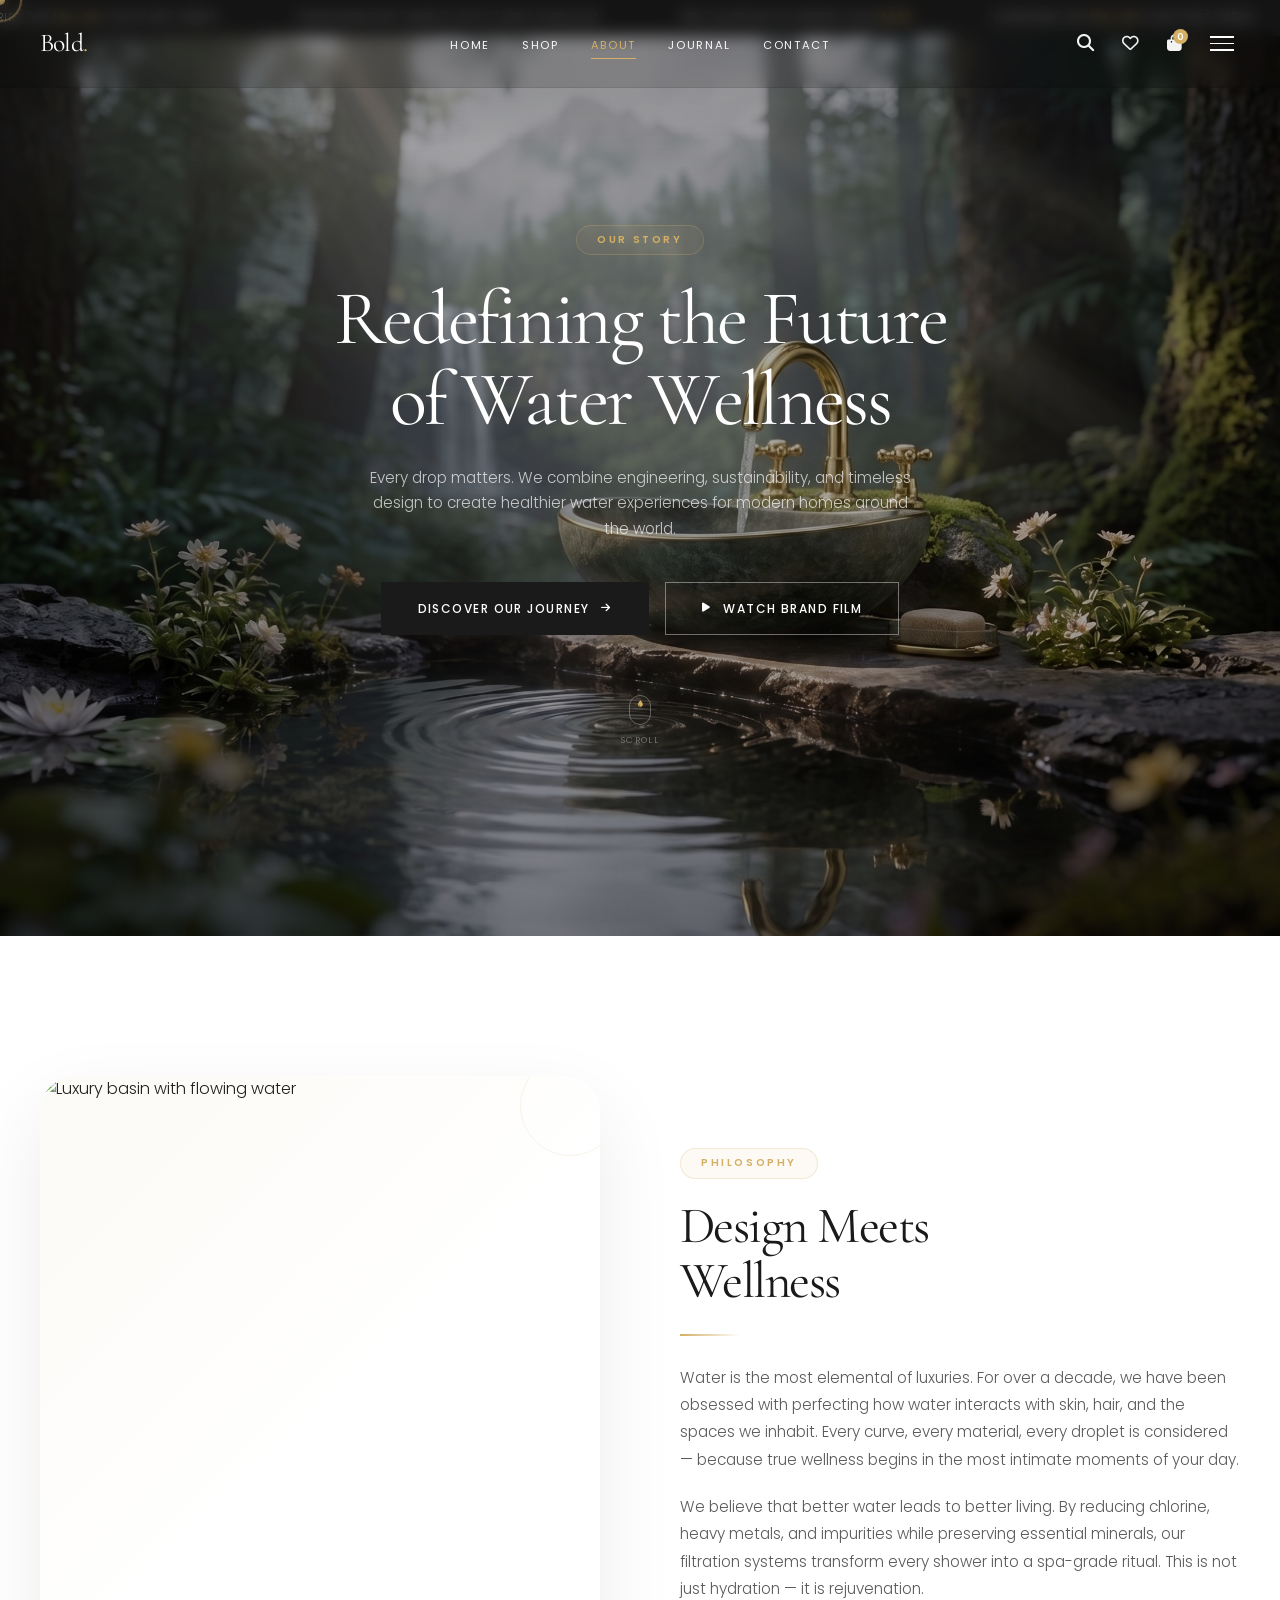
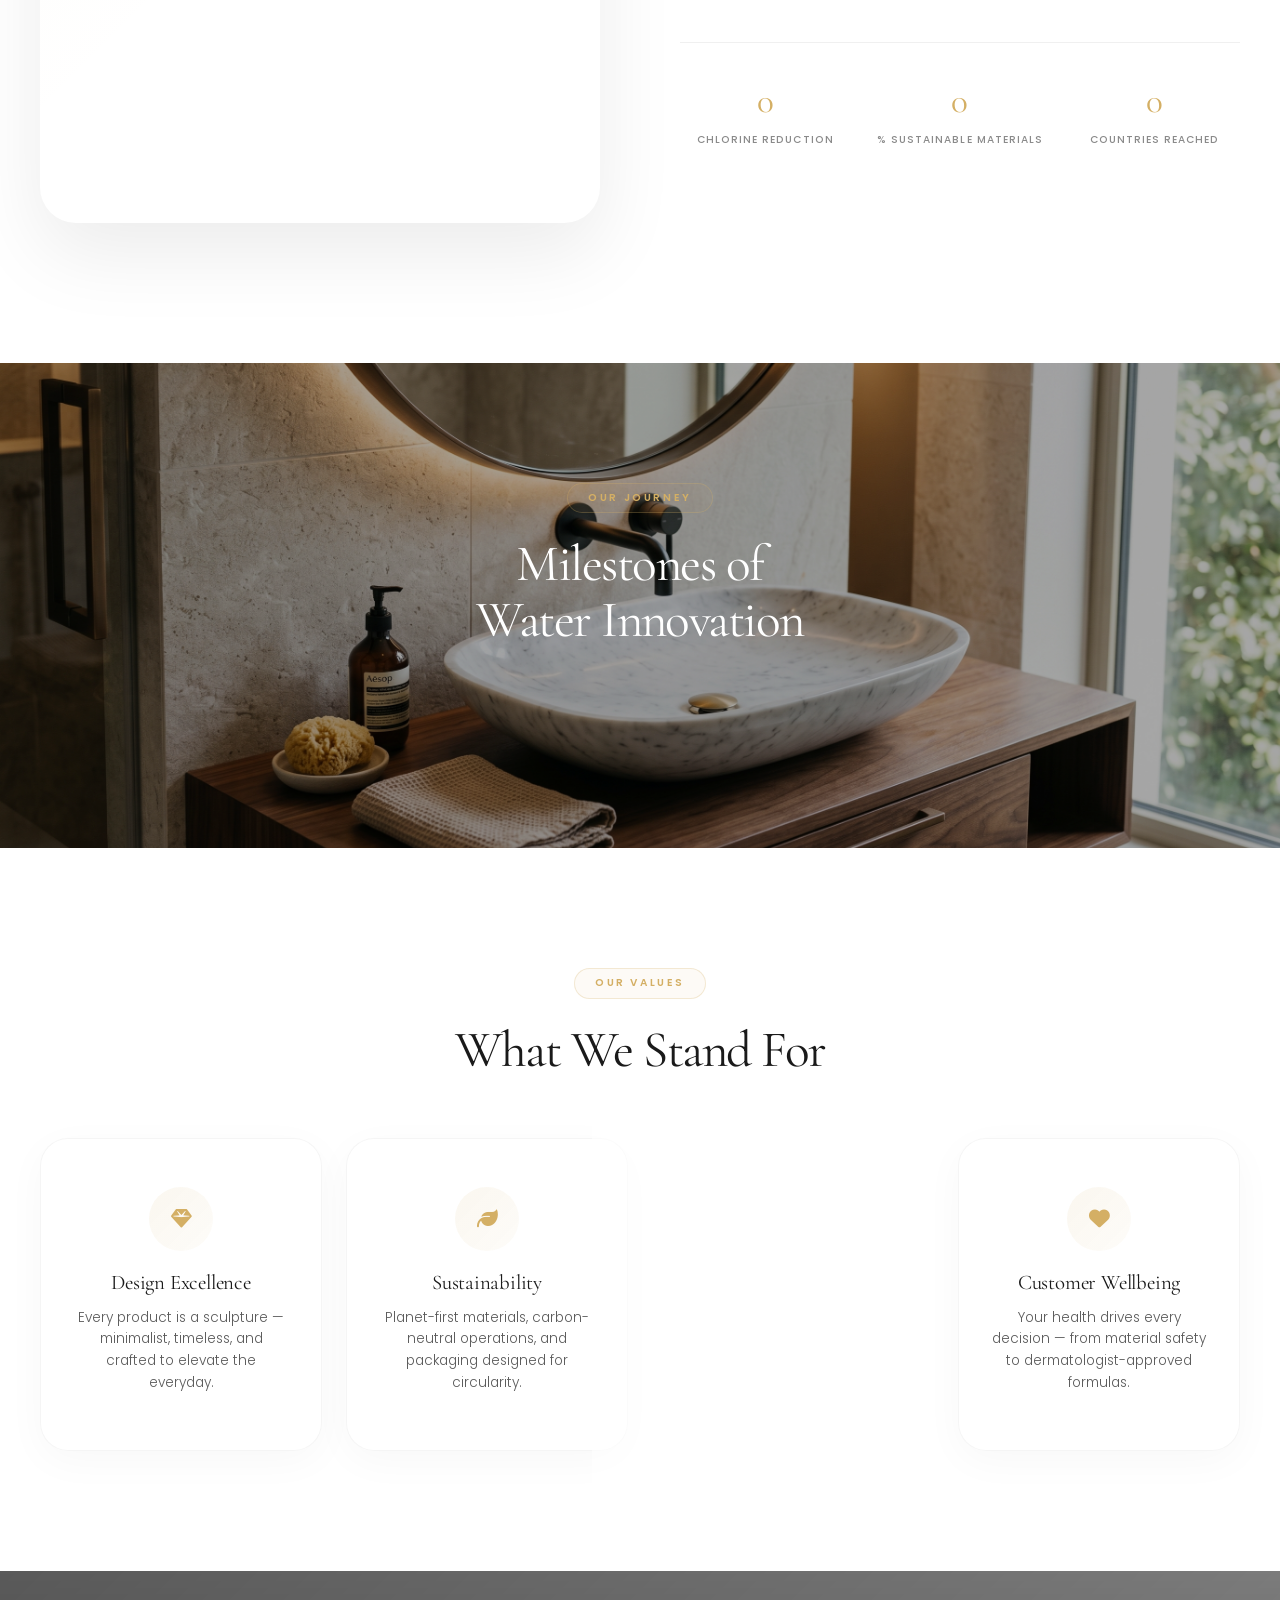
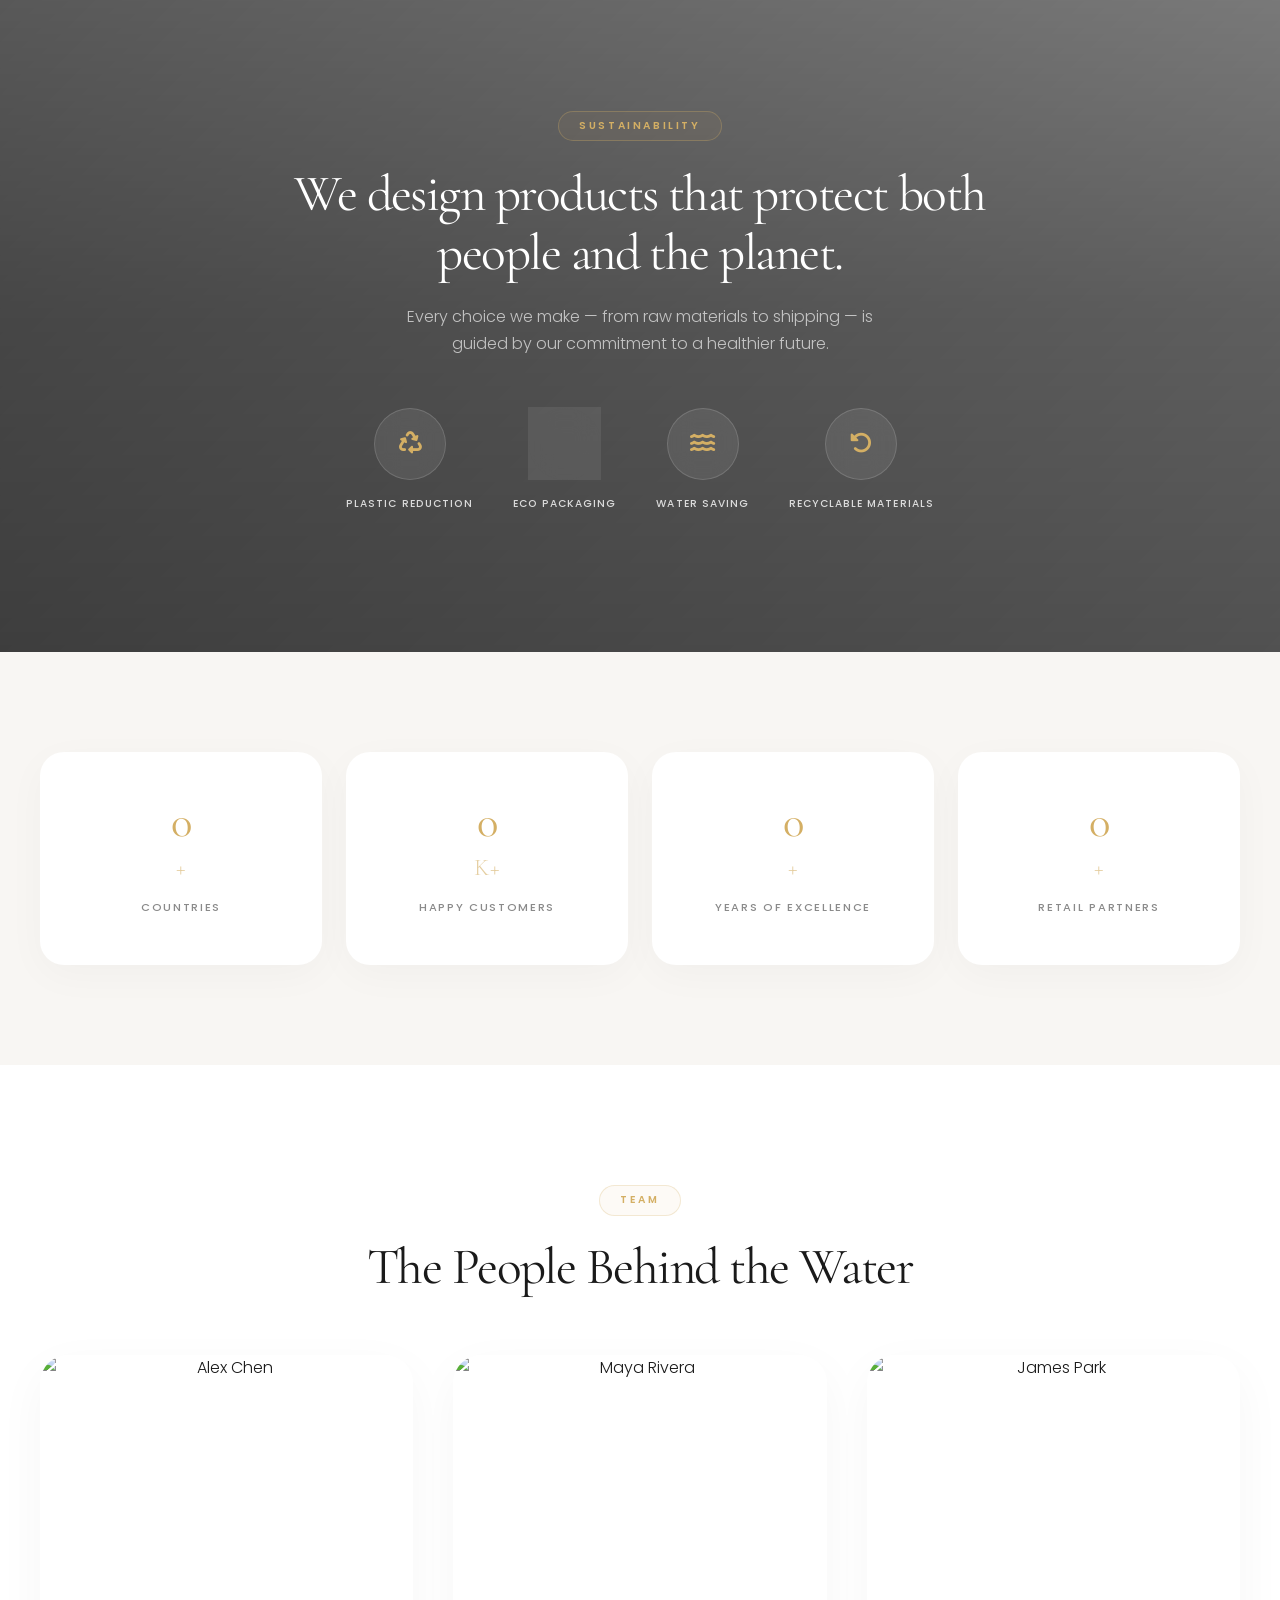
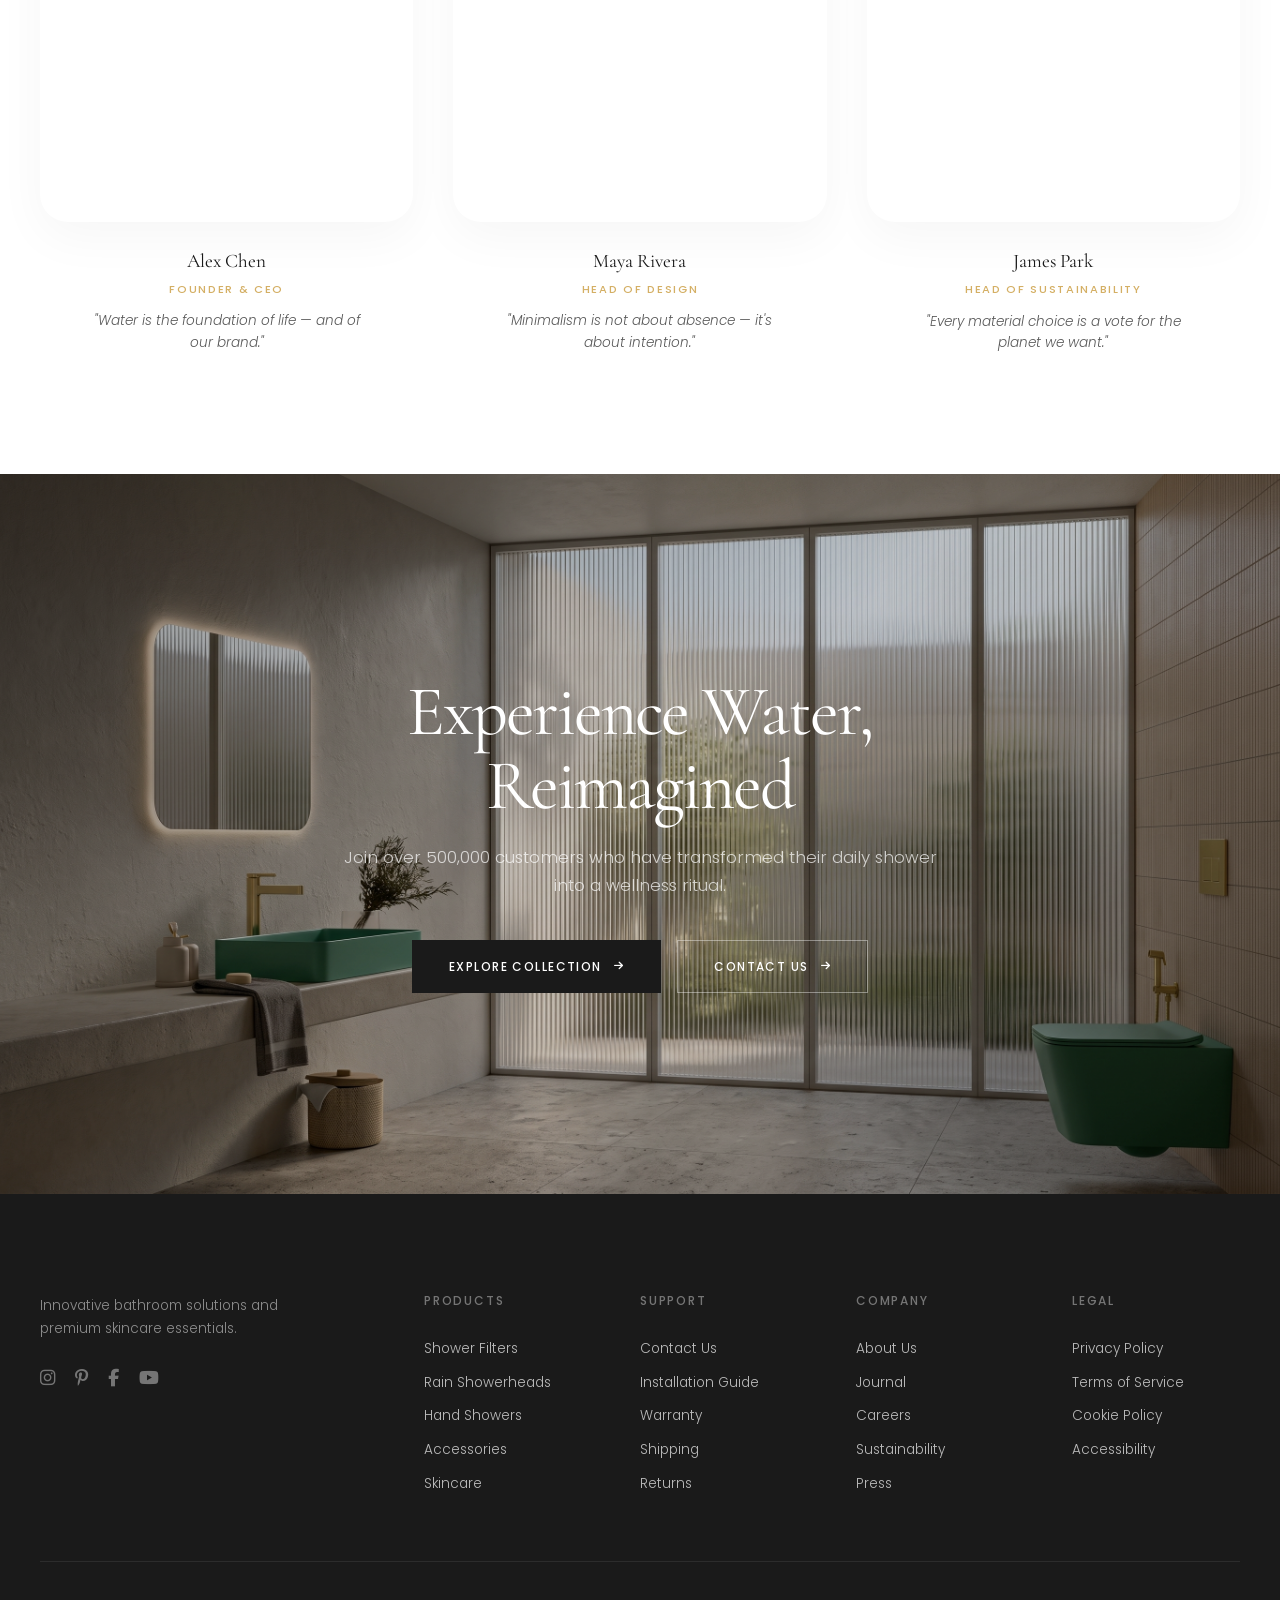
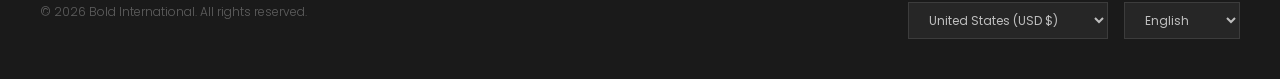
==== commit de3b2c5a: "scrolling issue  solved" ====
--- a/about.html
+++ b/about.html
@@ -489,9 +489,10 @@
   <script src="https://cdn.jsdelivr.net/npm/bootstrap@5.3.2/dist/js/bootstrap.bundle.min.js"></script>
   <script src="https://cdnjs.cloudflare.com/ajax/libs/gsap/3.12.5/gsap.min.js"></script>
   <script src="https://cdnjs.cloudflare.com/ajax/libs/gsap/3.12.5/ScrollTrigger.min.js"></script>
-  <script src="https://unpkg.com/lenis@1.1.13/dist/lenis.min.js"></script>
+  
   <script src="js/main.js"></script>
 </body>
 </html>
 
 
+
--- a/css/style.css
+++ b/css/style.css
@@ -1093,6 +1093,7 @@
   overflow: hidden;
   display: flex;
   align-items: center;
+  will-change: transform;
 }
 
 .hero-slider {
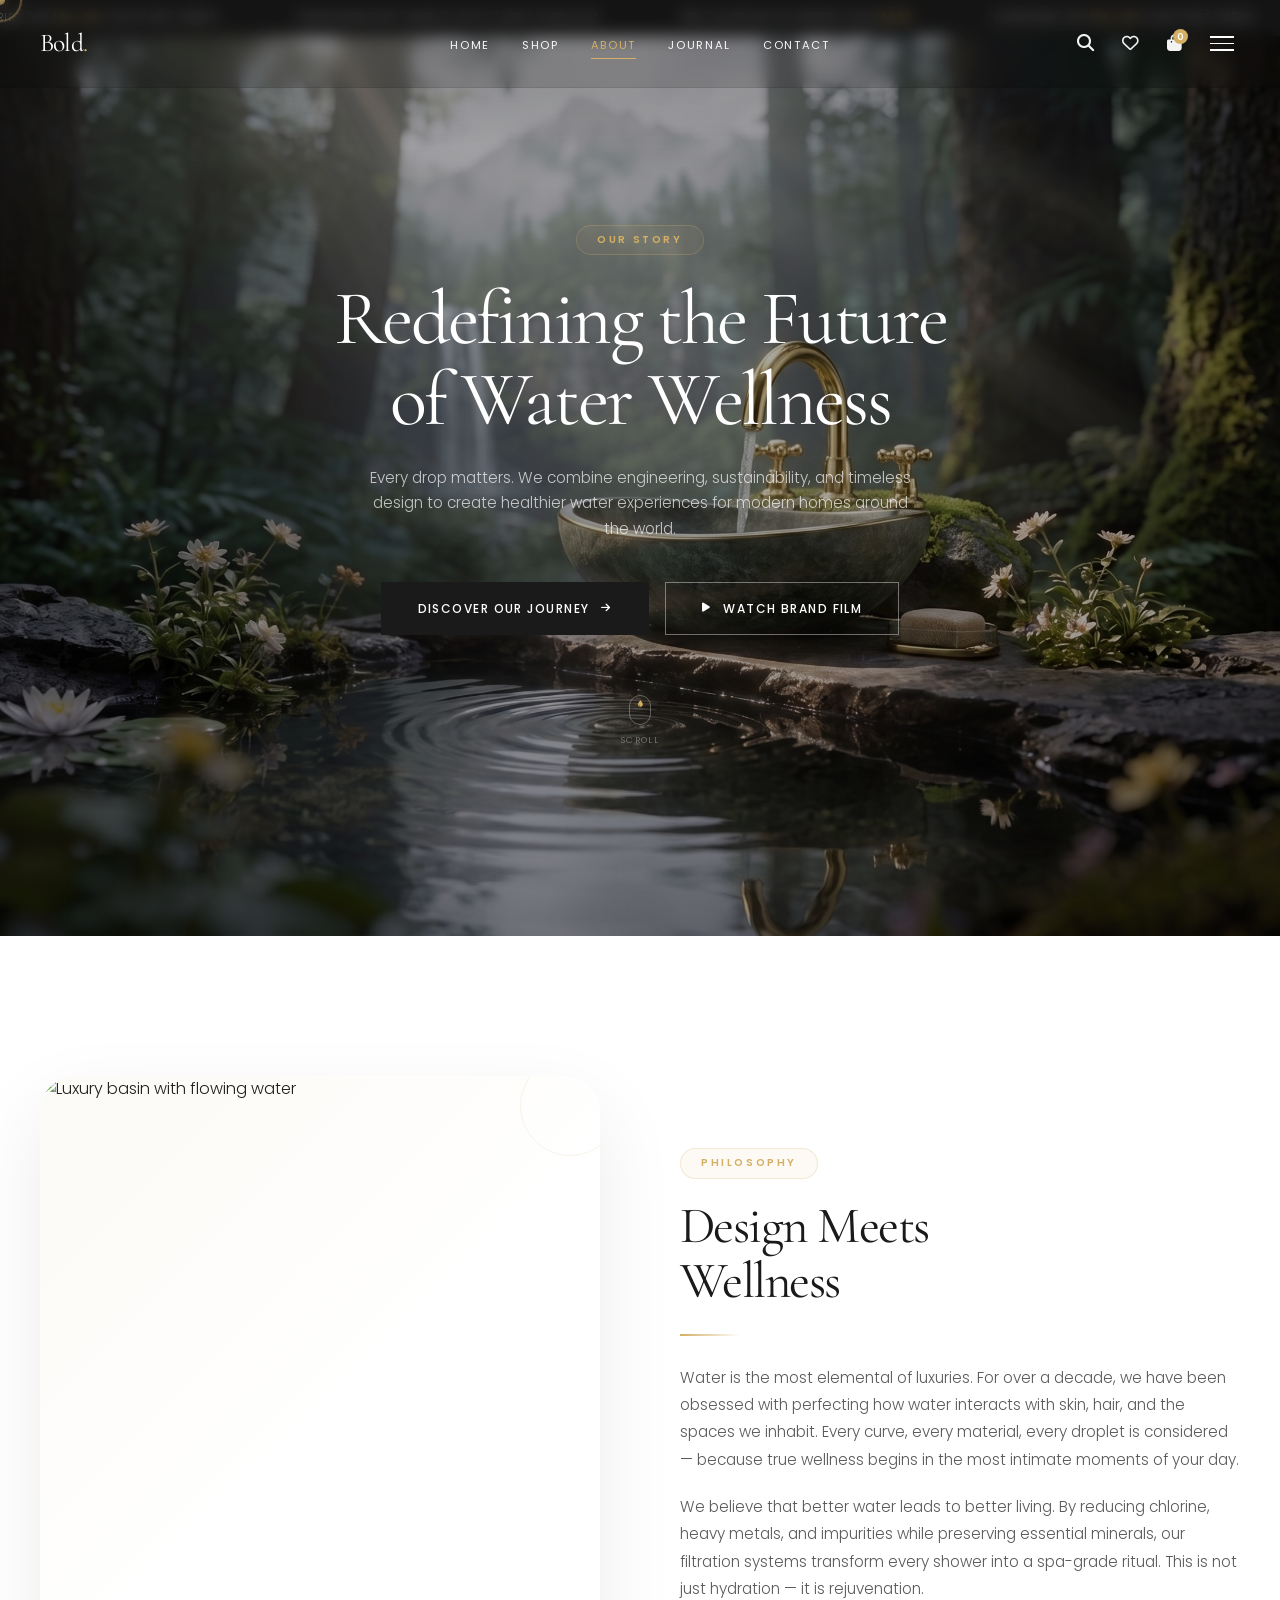
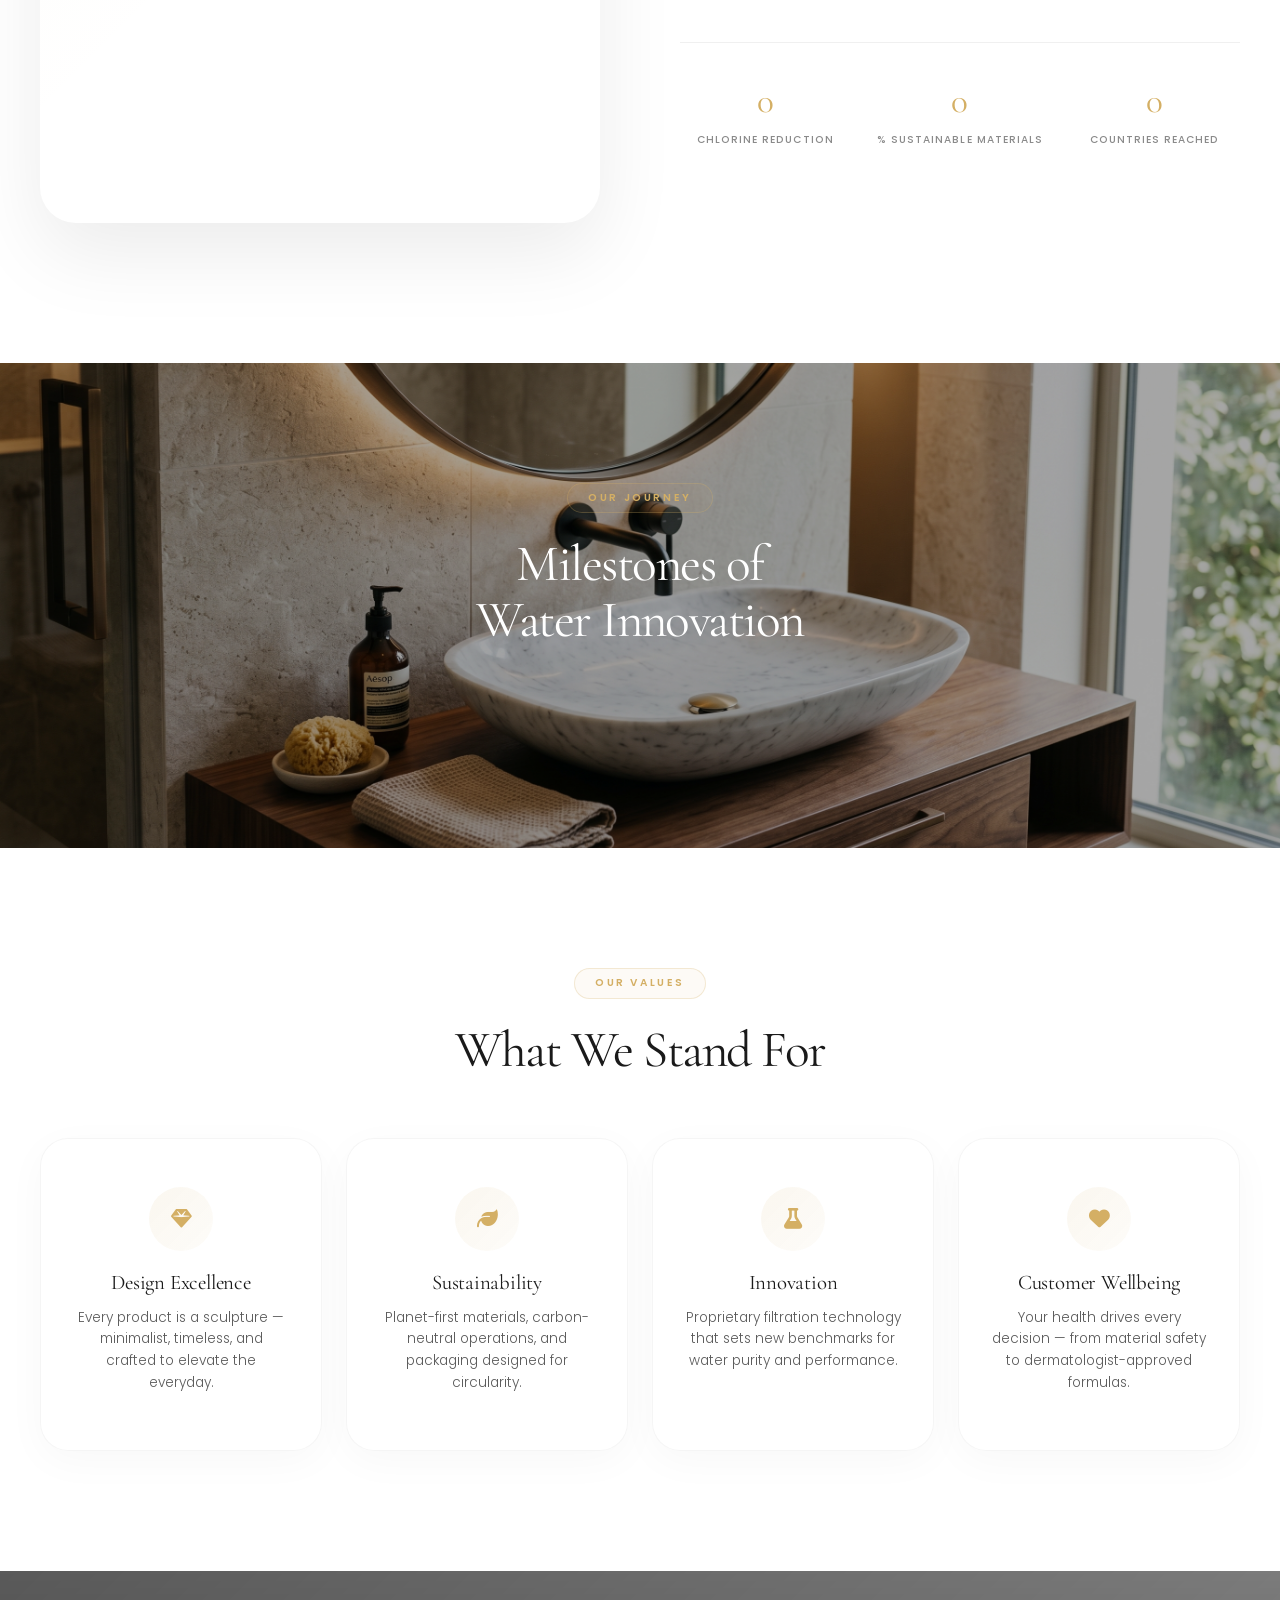
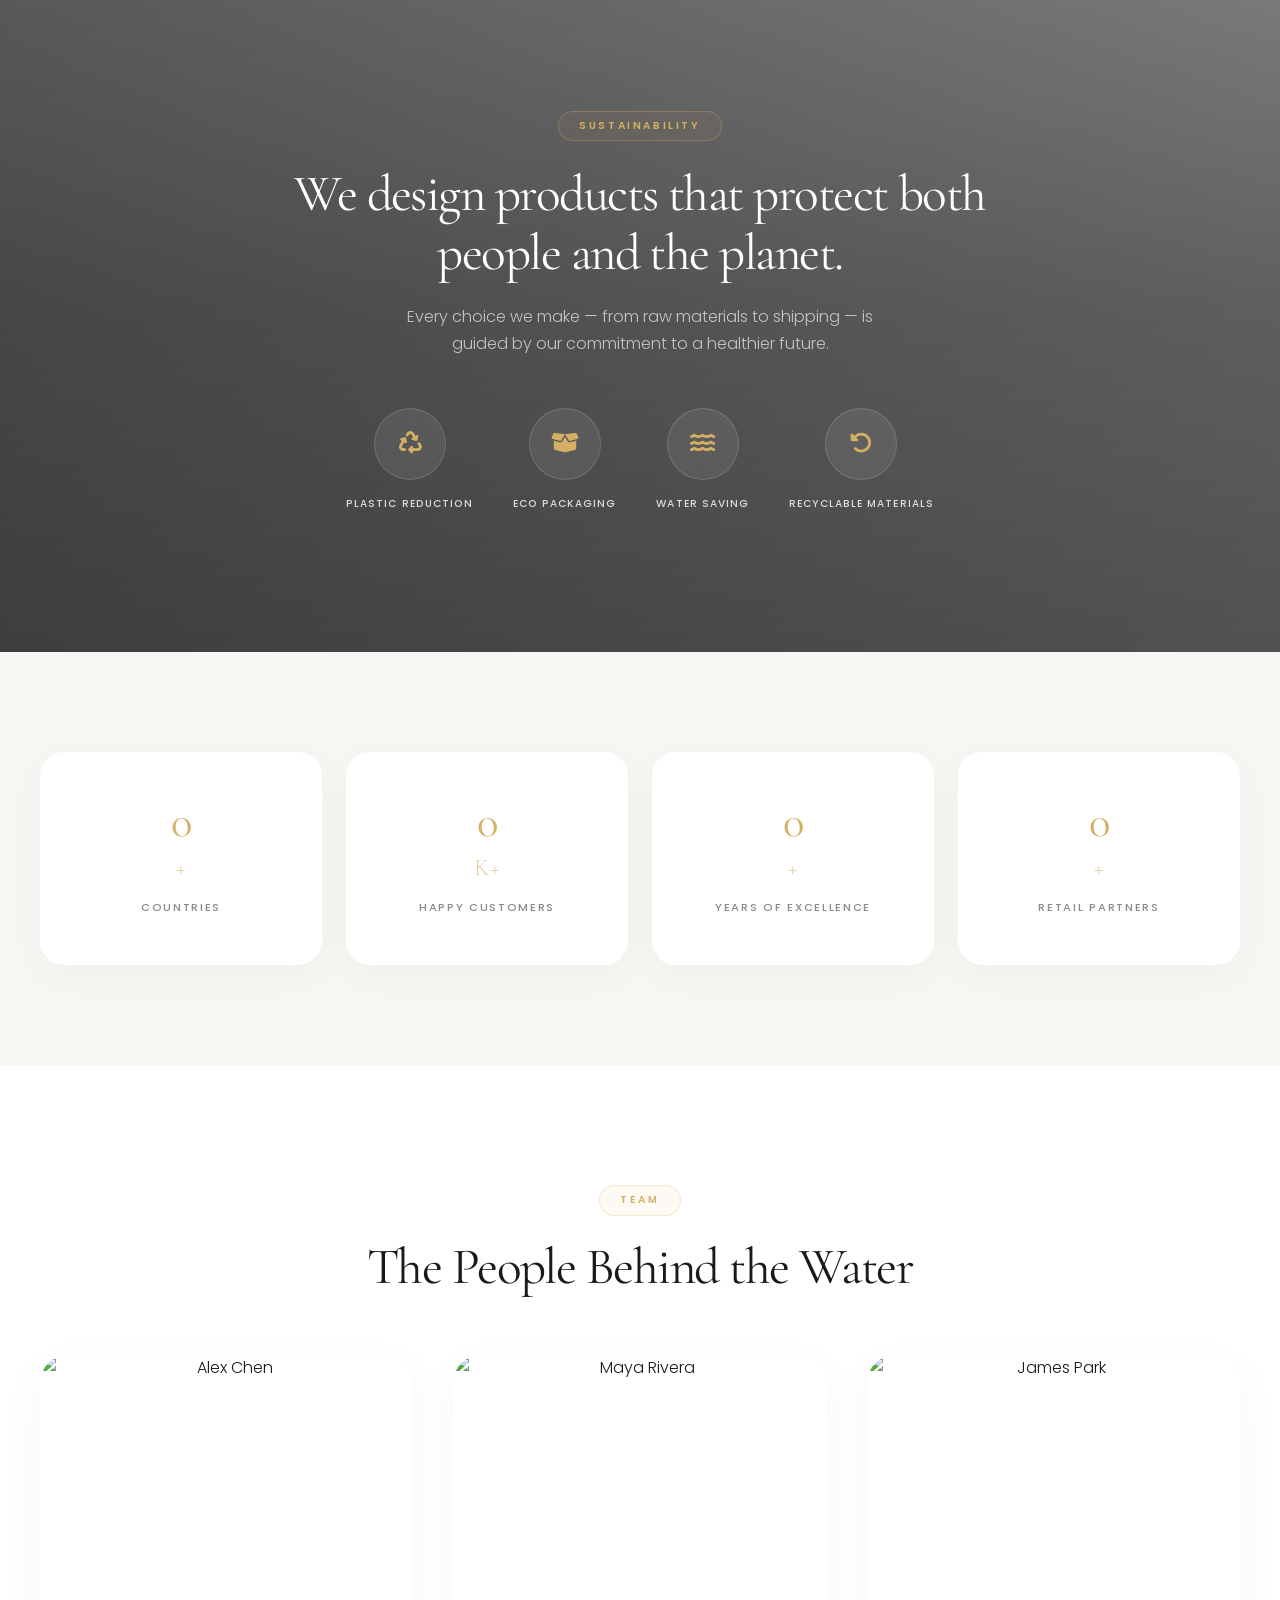
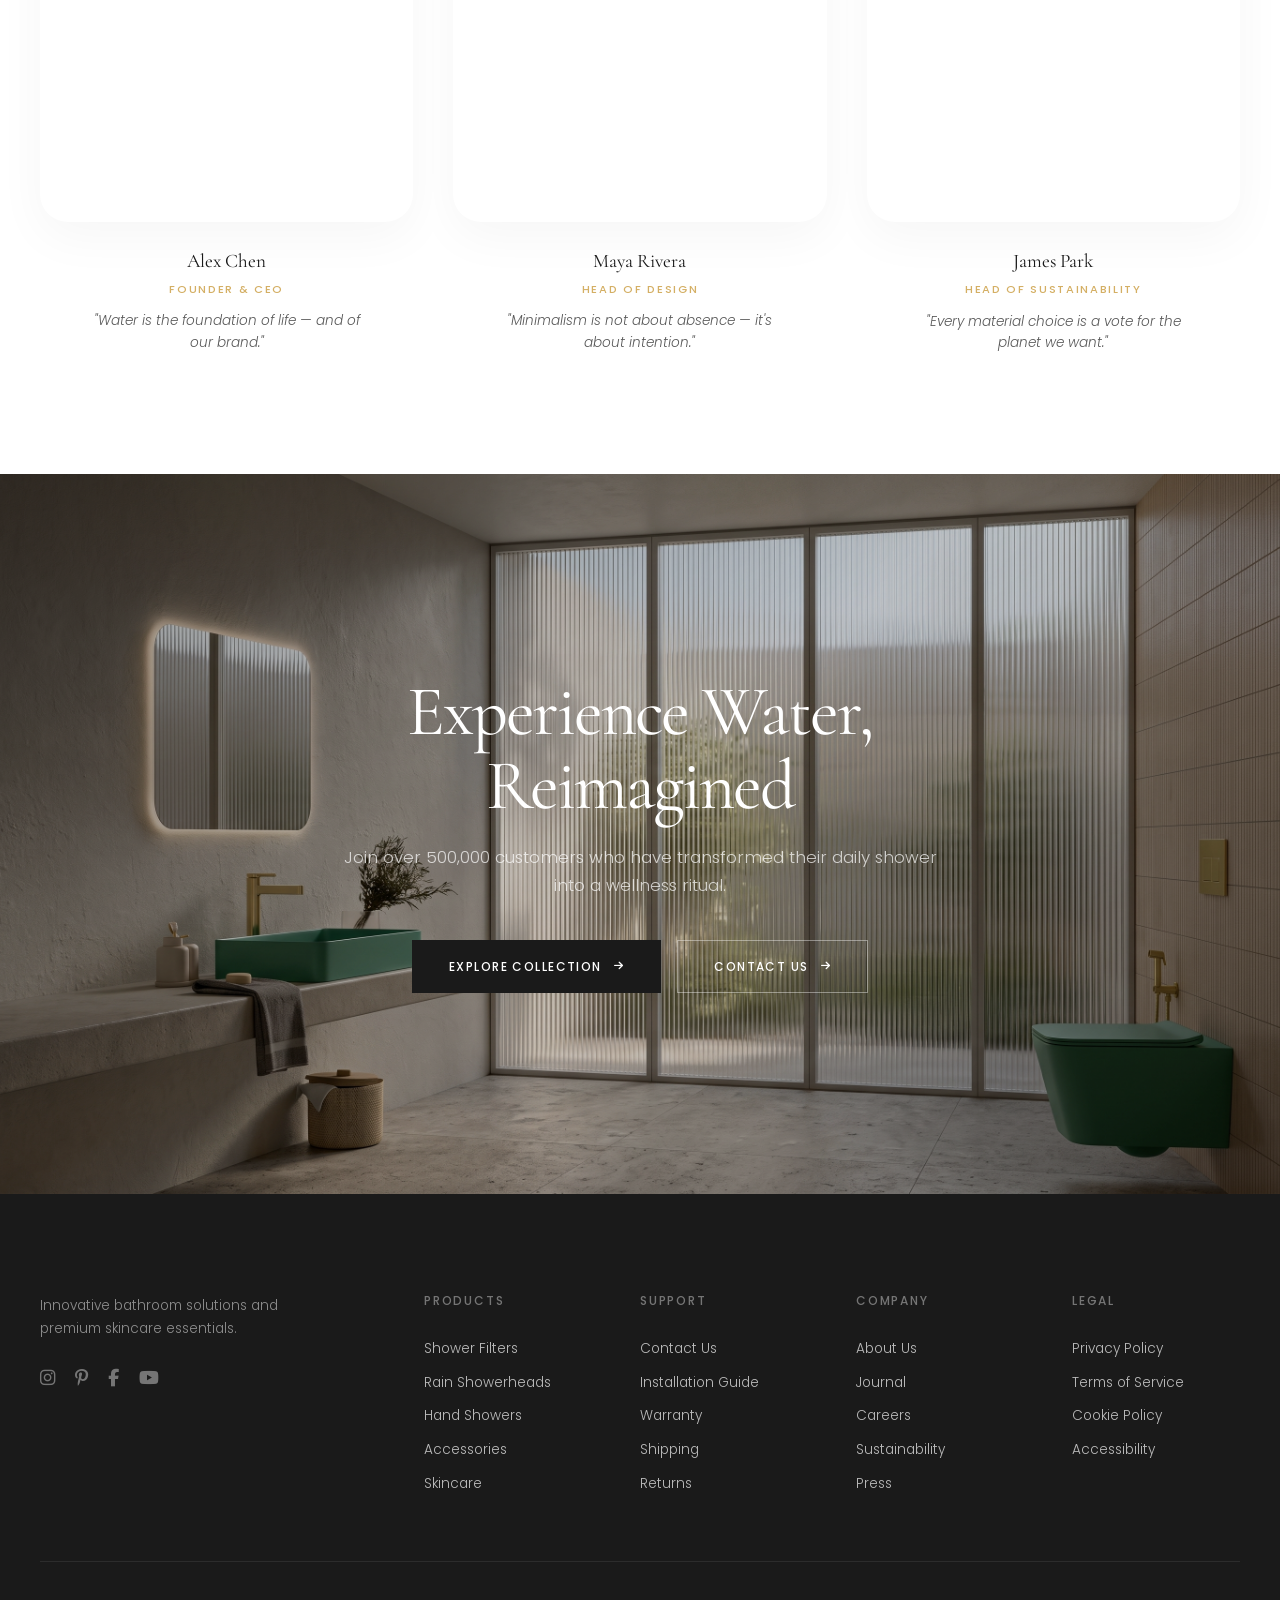
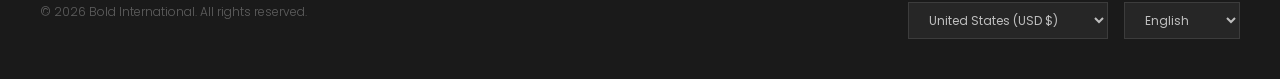
==== commit 2e9e6f4e: "logo add" ====
--- a/about.html
+++ b/about.html
@@ -6,7 +6,7 @@
   <title>e-com</title>
   <link rel="stylesheet" href="https://cdn.jsdelivr.net/npm/bootstrap@5.3.2/dist/css/bootstrap.min.css">
   <link rel="stylesheet" href="https://cdnjs.cloudflare.com/ajax/libs/font-awesome/6.5.1/css/all.min.css">
-  <link rel="stylesheet" href="css/style.css">
+  <link rel="icon" type="image/svg+xml" href="data:image/svg+xml,%3Csvg xmlns=%22http://www.w3.org/2000/svg%22 viewBox=%220 0 100 100%22%3E%3Crect width=%22100%22 height=%22100%22 rx=%2220%22 fill=%22%23C9A86A%22/%3E%3Ctext x=%2250%22 y=%2268%22 text-anchor=%22middle%22 font-size=%2260%22 font-weight=%22700%22 font-family=%22serif%22 fill=%22%23fff%22%3EB%3C/text%3E%3C/svg%3E"><link rel="stylesheet" href="css/style.css">
 </head>
 <body>
   <div class="page-loader" id="pageLoader">
@@ -496,3 +496,5 @@
 
 
 
+
+
